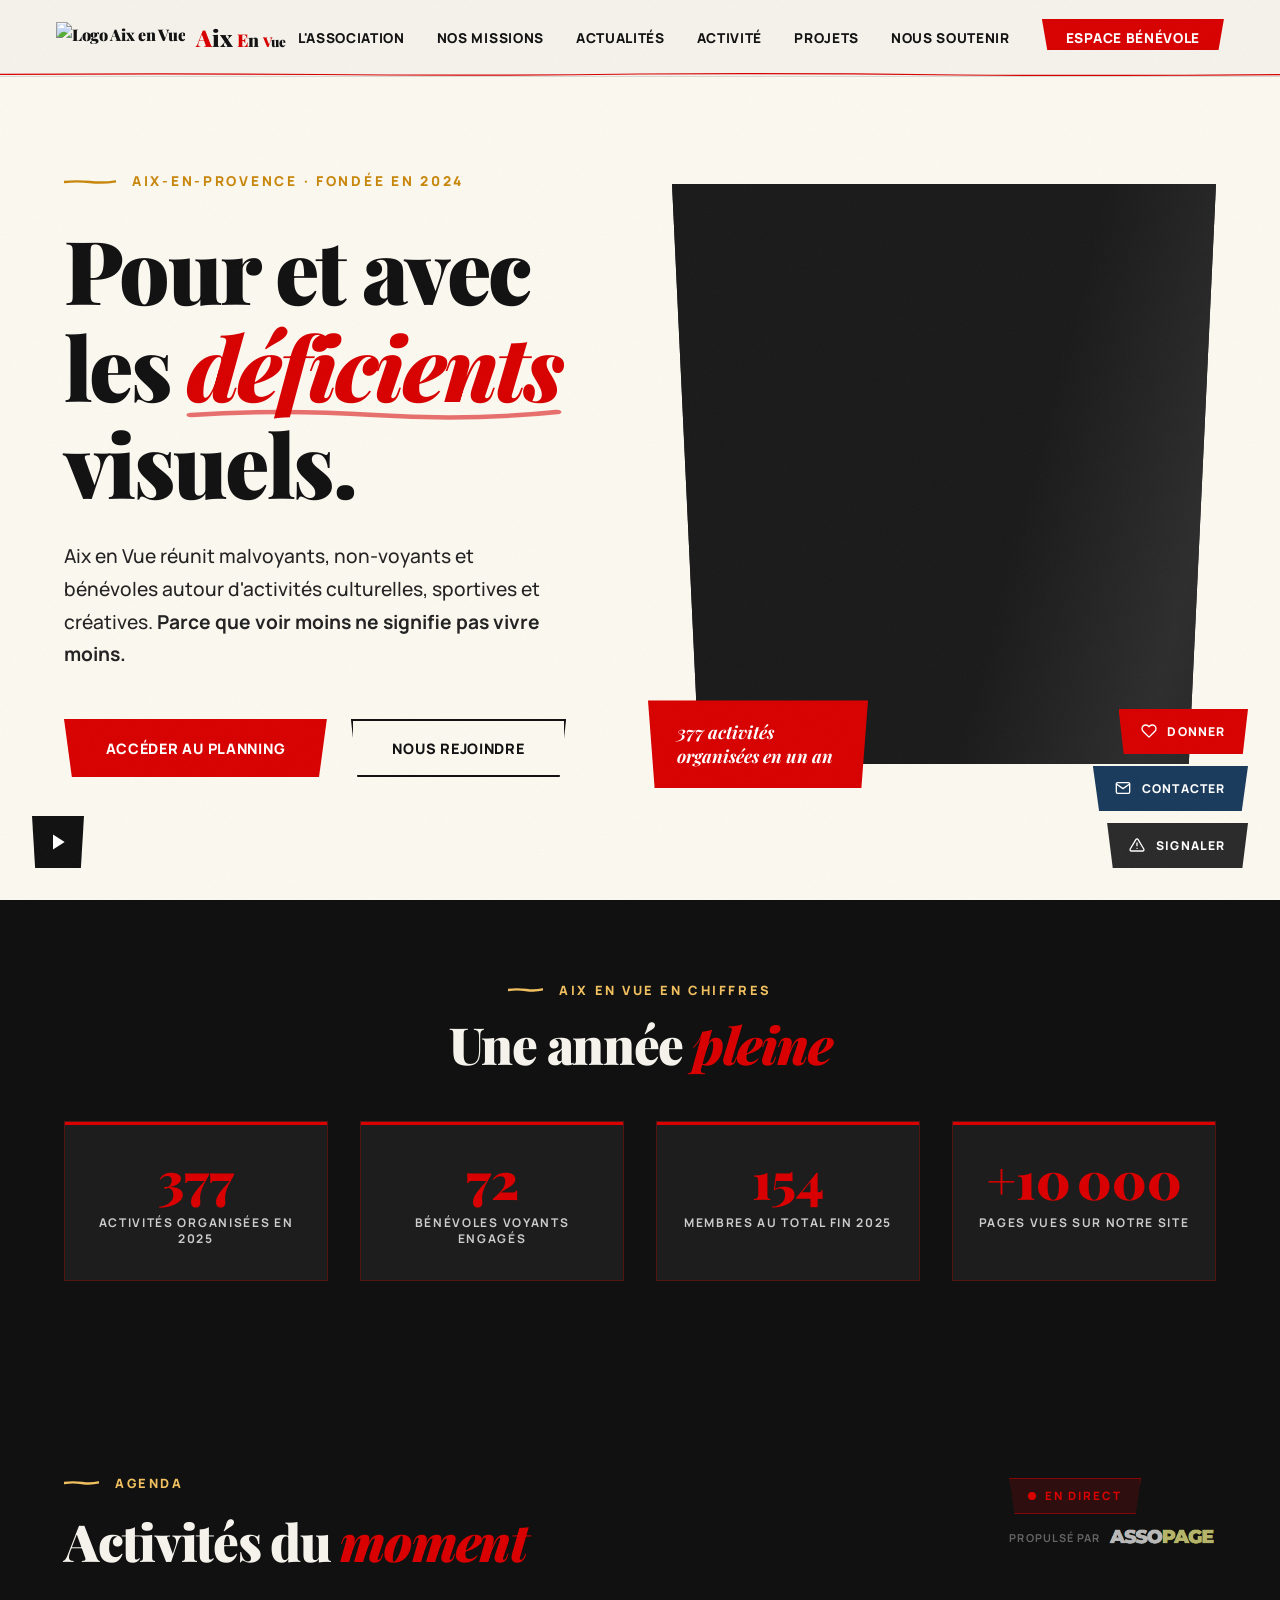
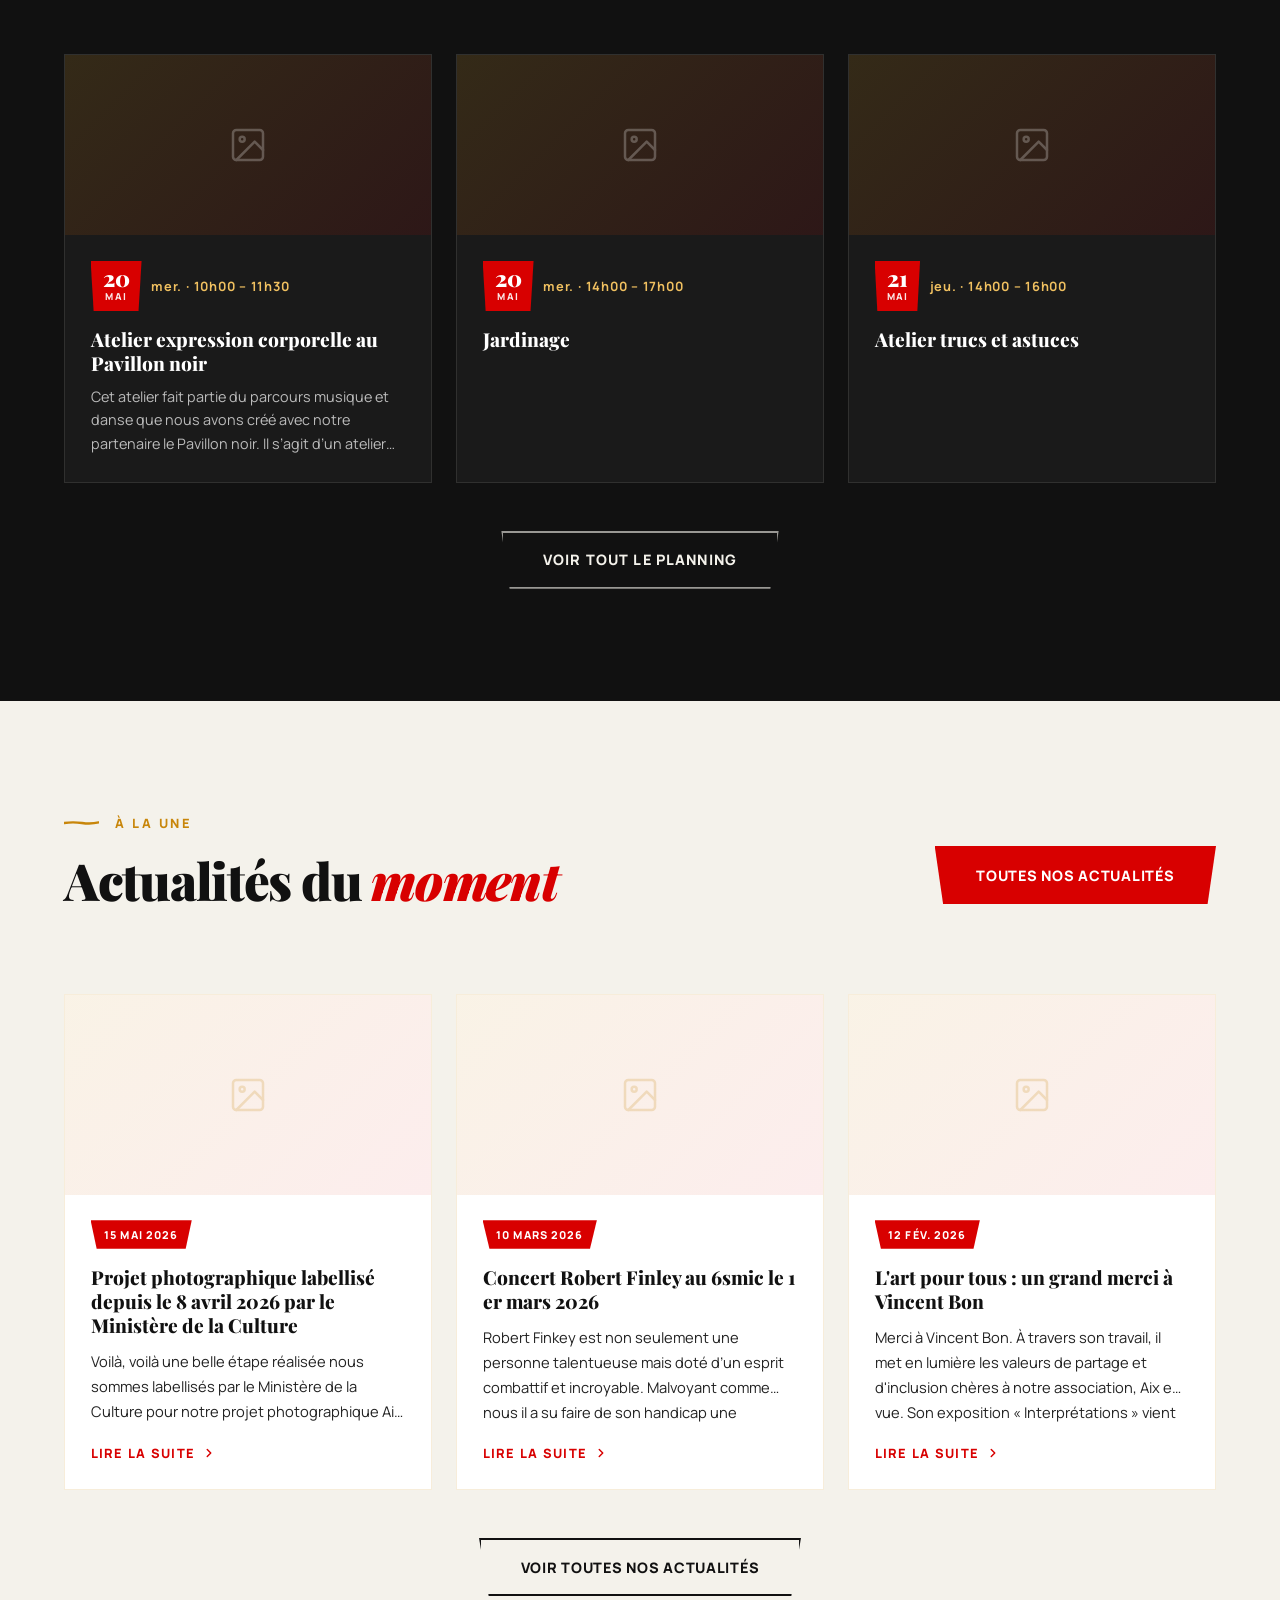
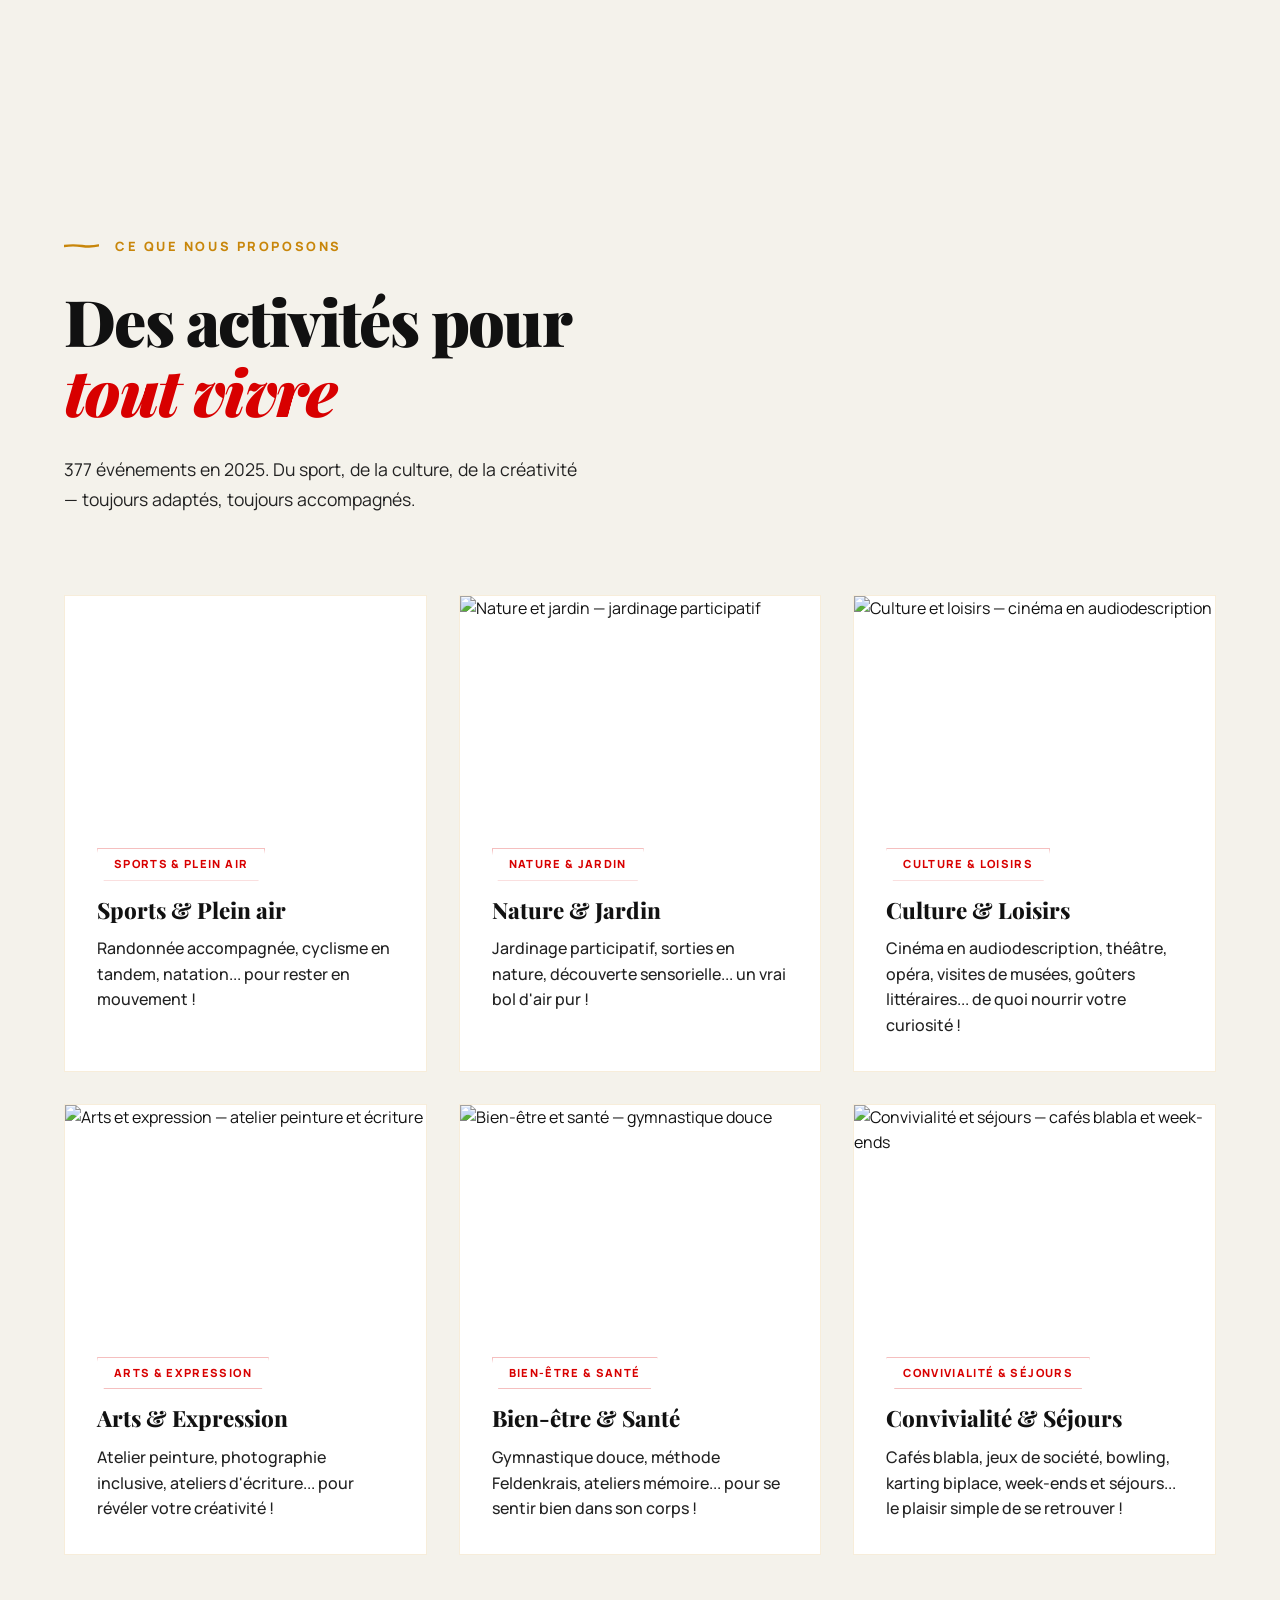
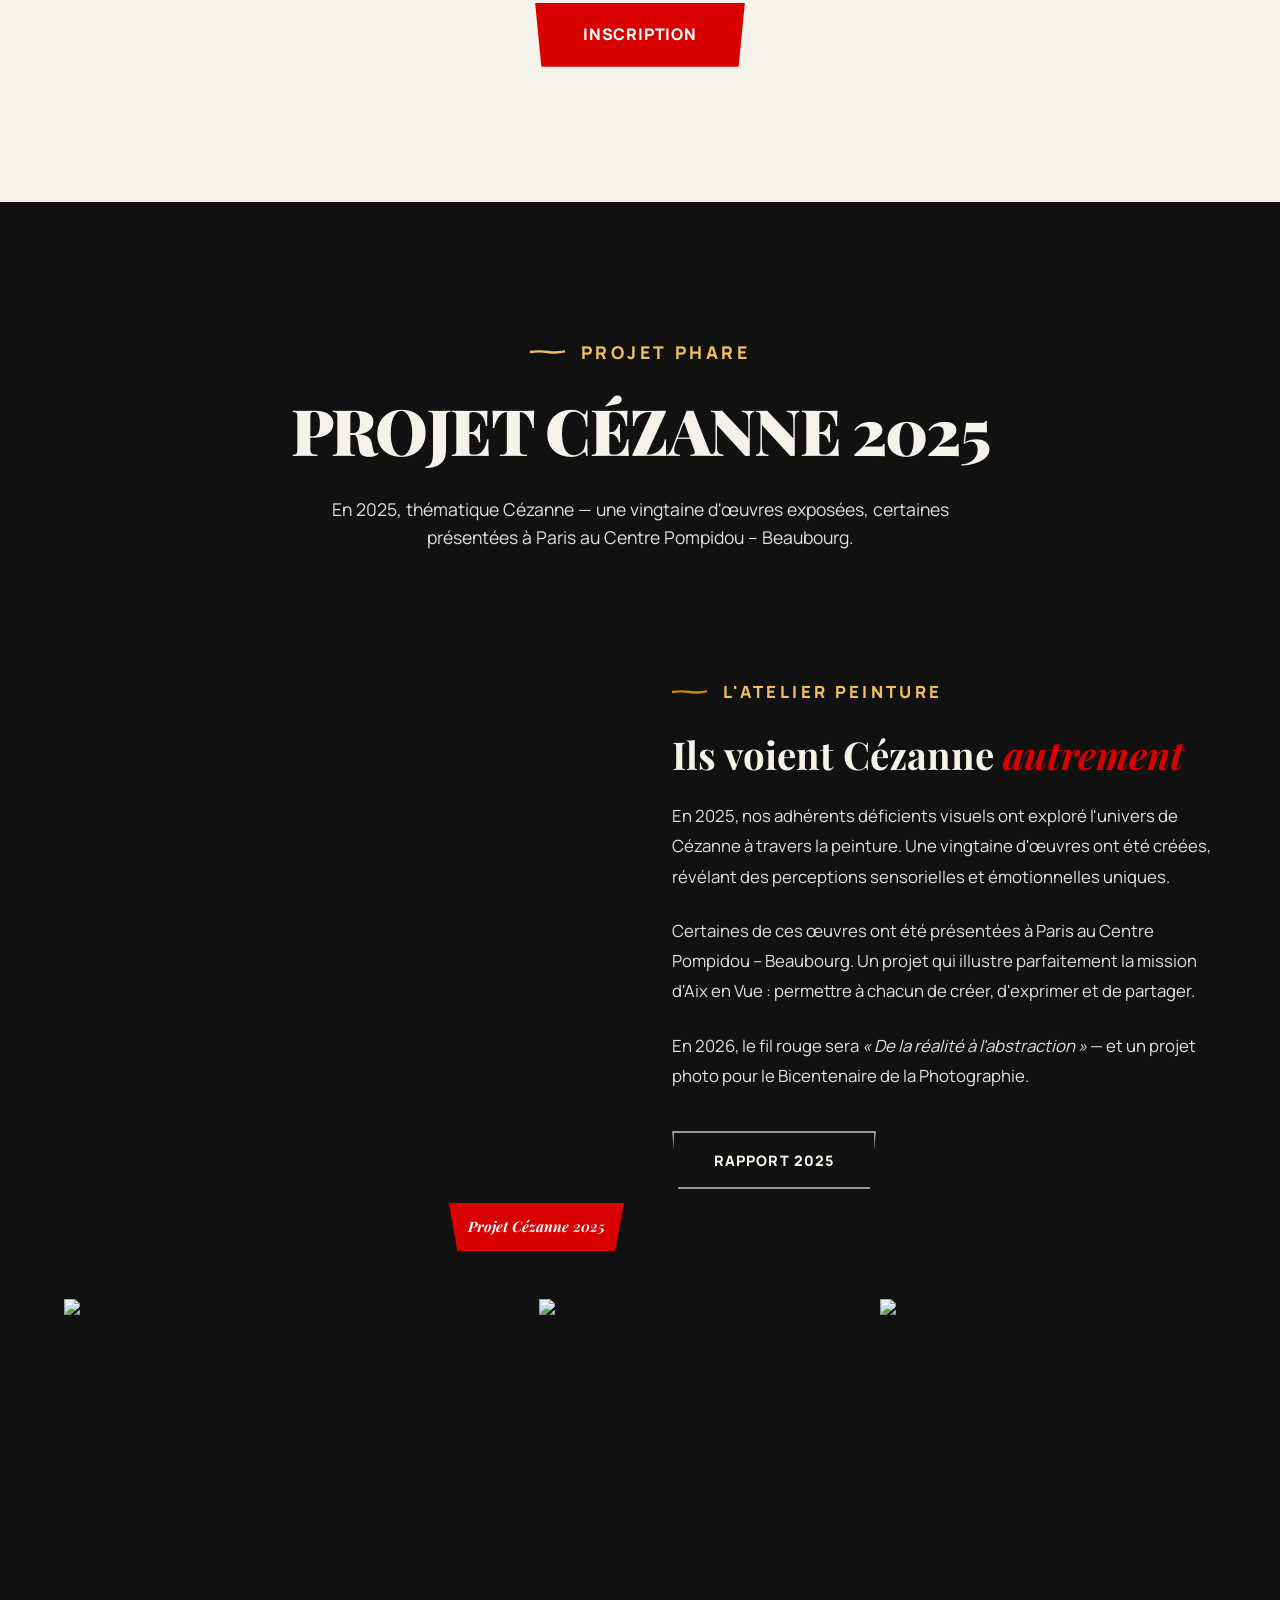
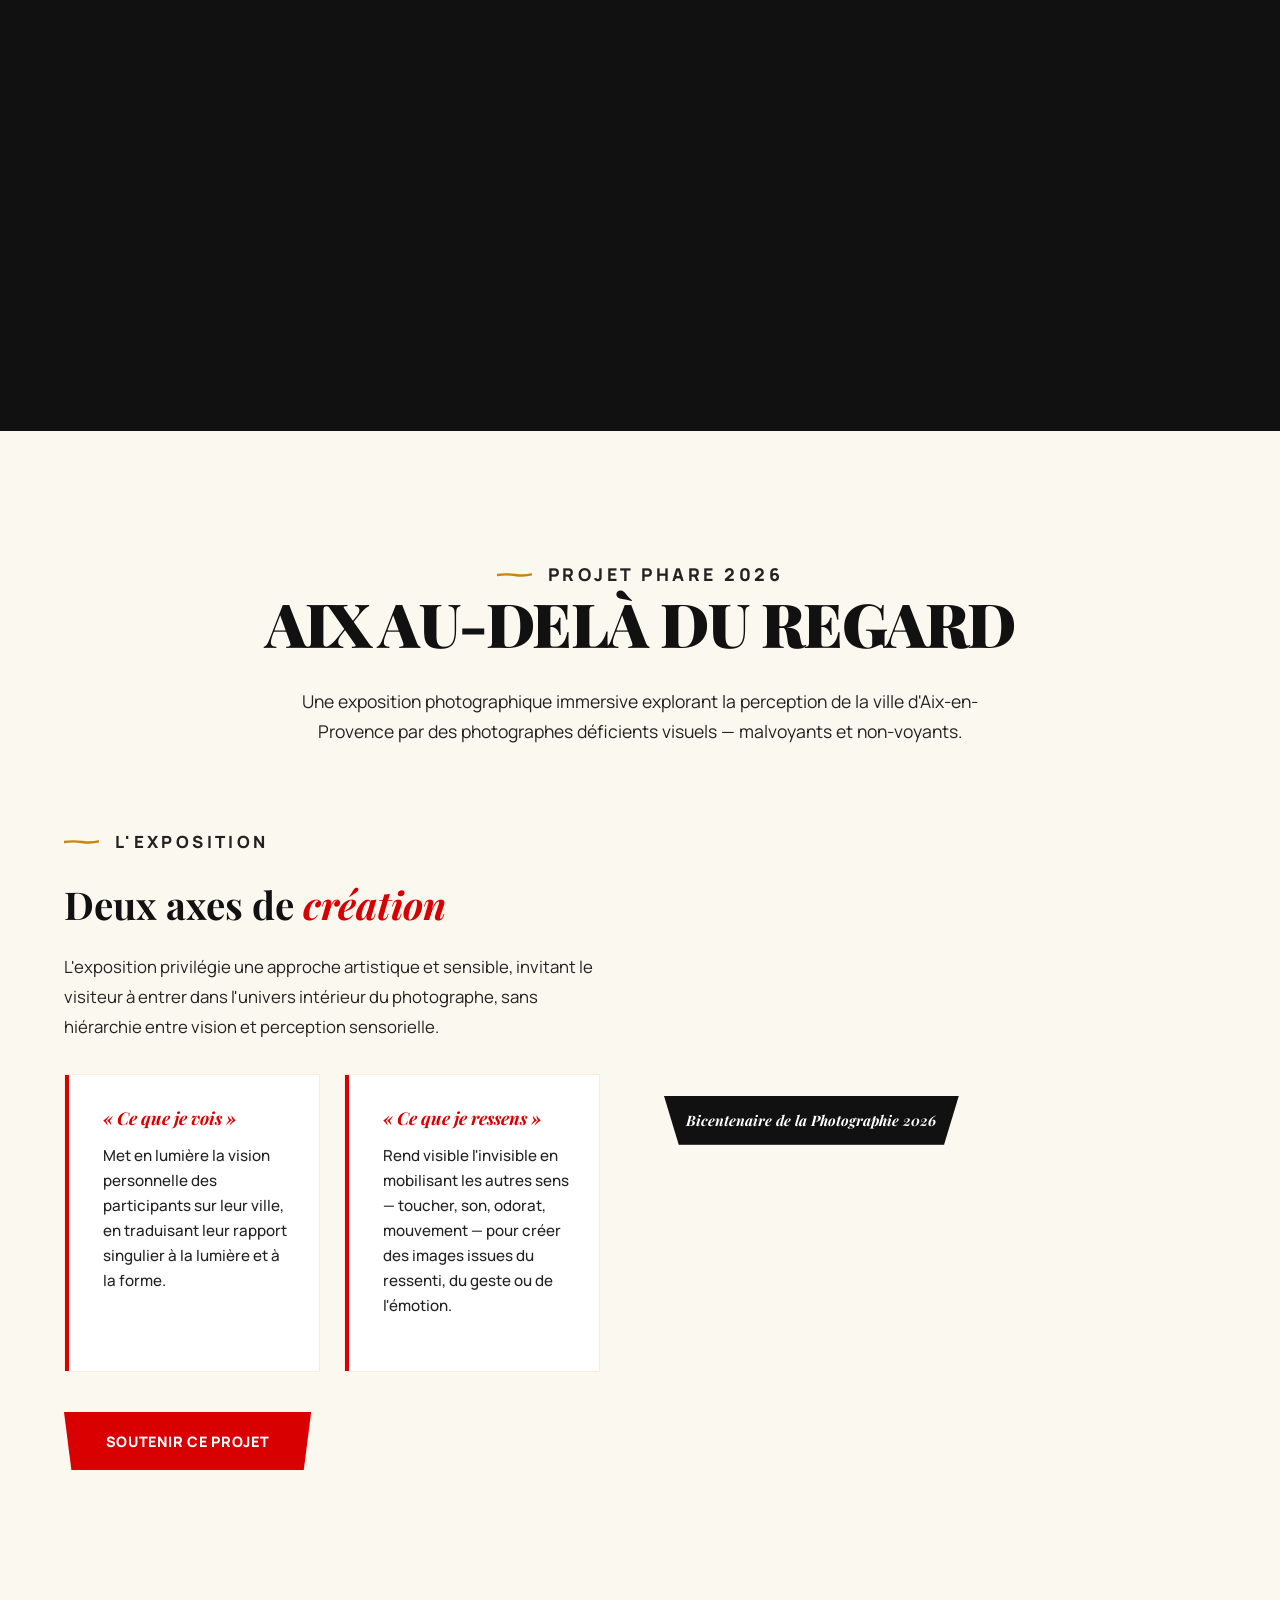
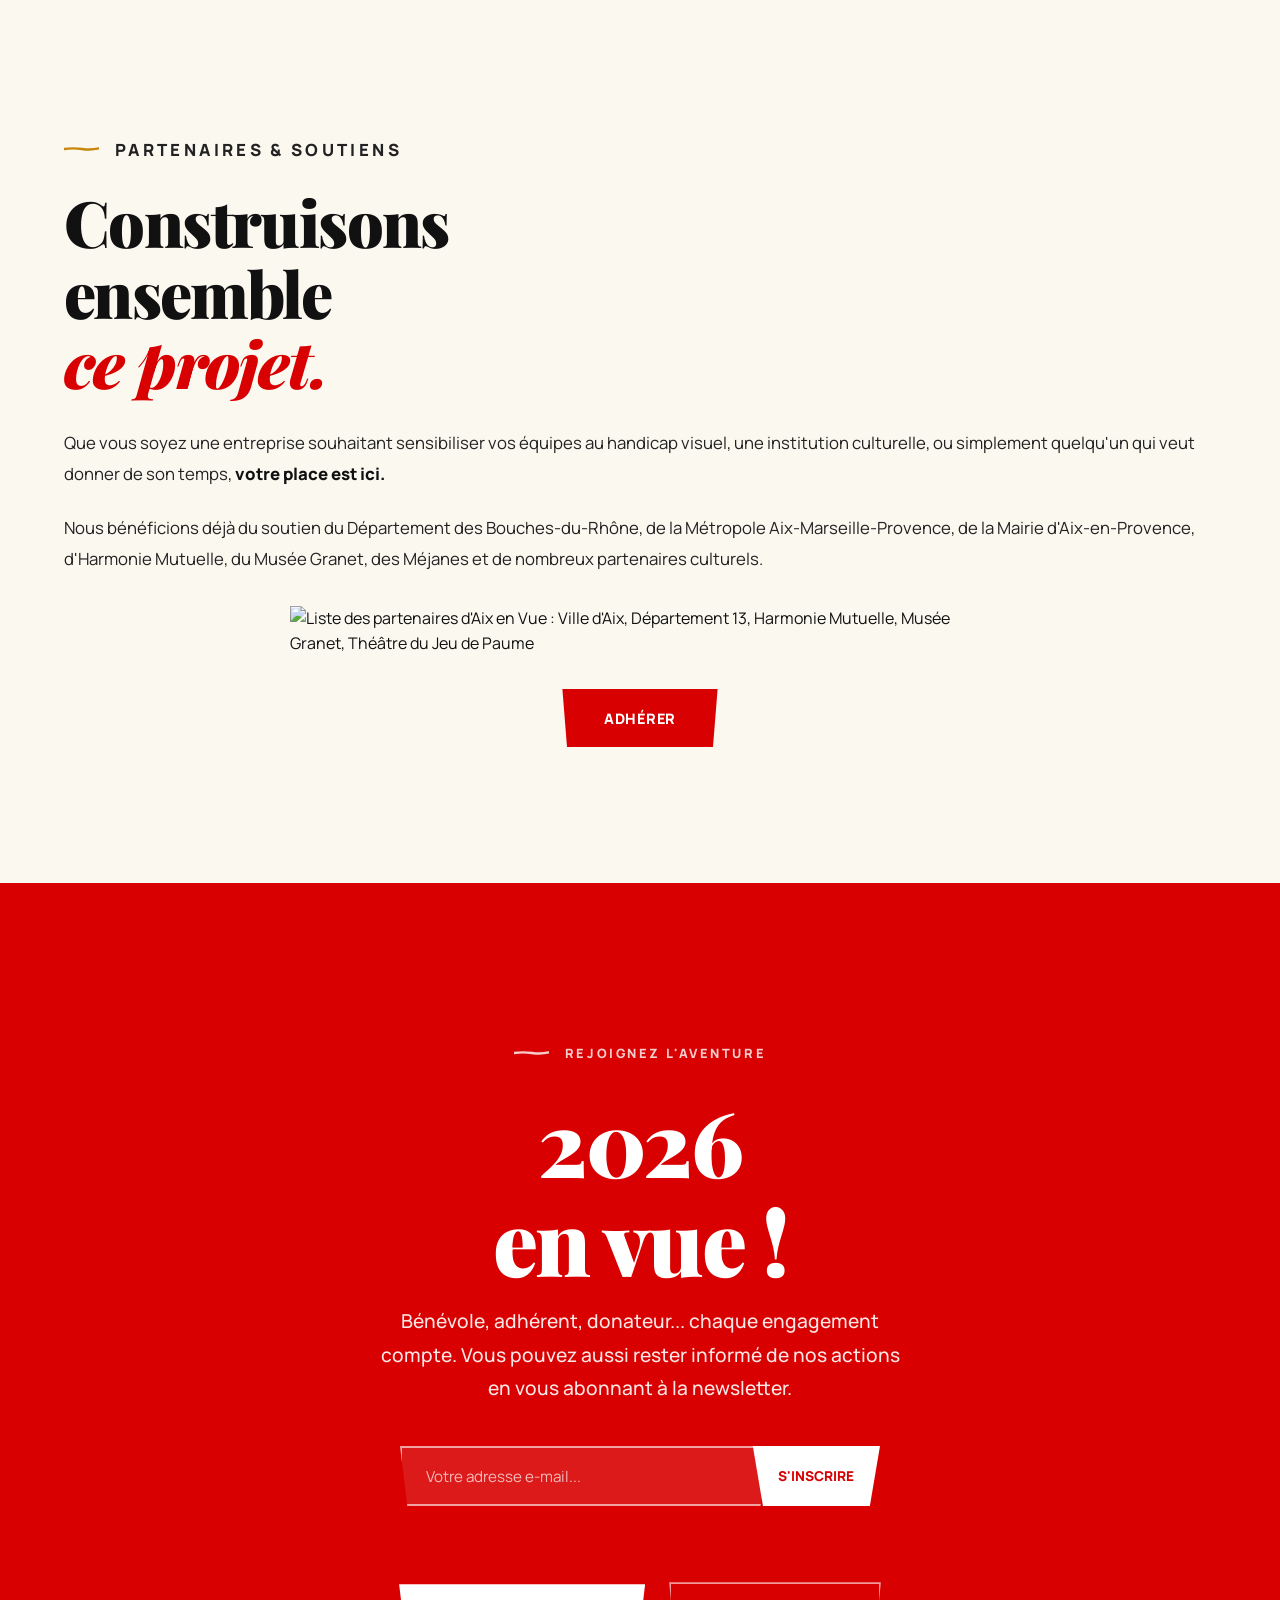
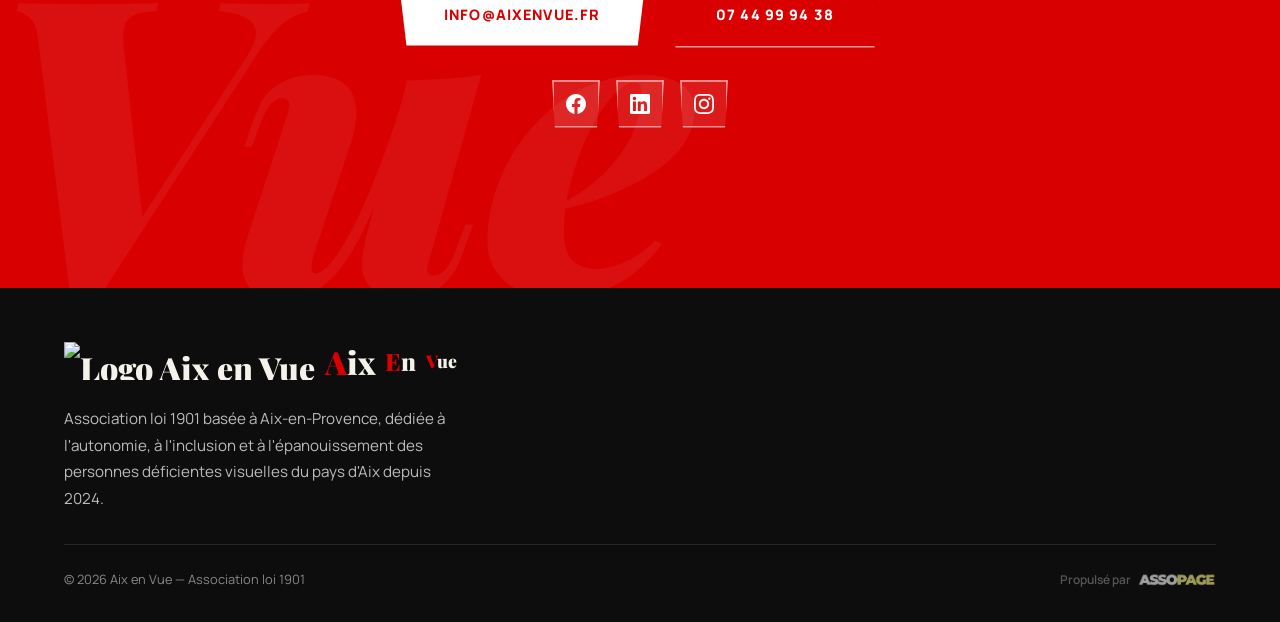
==== index.html @ d7bf3ee6 "Update index.html" ====
<!DOCTYPE html>
<html lang="fr">
<head>
<script>(function(w,d,s,l,i){w[l]=w[l]||[];w[l].push({'gtm.start':
new Date().getTime(),event:'gtm.js'});var f=d.getElementsByTagName(s)[0],
j=d.createElement(s),dl=l!='dataLayer'?'&l='+l:'';j.async=true;j.src=
'https://www.googletagmanager.com/gtm.js?id='+i+dl;f.parentNode.insertBefore(j,f);
})(window,document,'script','dataLayer','GTM-M638S445');</script>
<script async src="https://www.googletagmanager.com/gtag/js?id=G-T1DFJJD9ZV"></script>
<script>
  window.dataLayer = window.dataLayer || [];
  function gtag(){dataLayer.push(arguments);}
  gtag('js', new Date());
  gtag('config', 'G-T1DFJJD9ZV');
</script>
<script async src="https://www.googletagmanager.com/gtag/js?id=AW-16805184575"></script>
<script>
  window.dataLayer = window.dataLayer || [];
  function gtag(){dataLayer.push(arguments);}
  gtag('js', new Date());
  gtag('config', 'AW-16805184575');
</script>

<script>
function gtag_report_conversion(url) {
  var callback = function () {
    if (typeof(url) != 'undefined') {
      window.location = url;
    }
  };
  gtag('event', 'conversion', {
      'send_to': 'AW-16805184575/A_TKCOi2z_sbEL-Iq80-',
      'event_callback': callback
  });
  return false;
}
</script>

<meta charset="UTF-8">
<meta name="viewport" content="width=device-width, initial-scale=1.0">
<title>Aix en Vue — Pour et avec les déficients visuels</title>
<meta name="description" content="Association basée à Aix-en-Provence dédiée à l'inclusion, aux activités culturelles et sportives pour les personnes déficientes visuelles.">
<link rel="icon" type="image/png" href="./favicon.png">
<link rel="manifest" href="manifest.json">
<meta name="theme-color" content="#D80000">
<link rel="apple-touch-icon" href="./icon-192.png">
<link rel="preconnect" href="https://fonts.googleapis.com">
<link href="https://fonts.googleapis.com/css2?family=Playfair+Display:ital,wght@0,400;0,700;0,900;1,400&family=Manrope:wght@300;400;500;600;700;800&display=swap" rel="stylesheet">
<link rel="stylesheet" href="shared.css">
<style>

/* ===== HERO ===== */
.hero {
  min-height:100vh;
  display:grid; grid-template-columns:1fr 1fr;
  align-items:center;
  padding:8rem 4rem 5rem;
  position:relative; overflow:hidden;
  background:var(--creme);
  gap: 4rem;
}
.hero-content { position:relative; z-index:3; }
.hero-eyebrow {
  font-size:.85rem; font-weight:800; letter-spacing:.2em; text-transform:uppercase;
  color:var(--ocre); margin-bottom:1.8rem;
  display:flex; align-items:center; gap:1rem;
  opacity:0; transform:translateY(20px); transition:all .9s ease;
}
.brush-dash {
  display:inline-block; height:4px; width:52px;
  background:url("data:image/svg+xml,%3Csvg xmlns='http://www.w3.org/2000/svg' viewBox='0 0 52 6' preserveAspectRatio='none'%3E%3Cpath d='M0 3Q13 1 26 3Q39 5 52 2' stroke='%23C8860A' stroke-width='3.5' fill='none' stroke-linecap='round'/%3E%3C/svg%3E") no-repeat center/cover;
}
.hero-title {
  font-family:'Playfair Display',serif;
  font-size:clamp(3rem,7vw,5.5rem);
  line-height:1.1; font-weight:900; letter-spacing:-.03em;
  color:var(--noir); margin-bottom:1.8rem;
  opacity:0; transform:translateY(30px); transition:all 1s ease .15s;
}
.hero-title .accent { position:relative; display:inline-block; color:var(--rouge); font-style:italic; }
.hero-title .accent::after {
  content:'';
  position:absolute; bottom:-6px; left:-4px; right:-4px; height:14px;
  background:url("data:image/svg+xml,%3Csvg xmlns='http://www.w3.org/2000/svg' viewBox='0 0 180 14' preserveAspectRatio='none'%3E%3Cpath d='M4 8Q45 2 90 8Q135 14 176 5' stroke='%23D80000' stroke-width='4.5' fill='none' stroke-linecap='round' opacity='.55'/%3E%3C/svg%3E") no-repeat center/100% 100%;
  animation:brushReveal 1.3s ease 1.2s both;
}
@keyframes brushReveal { from{clip-path:inset(0 100% 0 0)} to{clip-path:inset(0 0 0 0)} }
.hero-sub {
  font-size:clamp(1rem,1.6vw,1.2rem); color:var(--gris);
  max-width:480px; line-height:1.7; margin-bottom:3rem; font-weight: 500;
  opacity:0; transform:translateY(20px); transition:all .9s ease .35s;
}
.hero-actions { display:flex; gap:1.5rem; flex-wrap:wrap; opacity:0; transform:translateY(20px); transition:all .9s ease .5s; }

/* ===== HERO VISUAL — VIDEO LAZY LOADING ===== */
.hero-visual {
  position:relative; z-index:2;
  opacity:0; transform:translateX(30px); transition:all 1.1s ease .3s;
}
.hero-photo-frame {
  position:relative;
  clip-path:polygon(0 0,100% 0,95% 100%,5% 100%);
  overflow:hidden;
  background: #1c1c1c;
}

.hero-photo-frame::before {
  content:'';
  position:absolute;
  inset:0;
  background: linear-gradient(
    105deg,
    #1a1a1a 0%,
    #1a1a1a 35%,
    #2d2d2d 50%,
    #1a1a1a 65%,
    #1a1a1a 100%
  );
  background-size: 200% 100%;
  animation: heroShimmer 1.8s ease-in-out infinite;
  z-index: 1;
  transition: opacity 0.7s ease;
}
.hero-photo-frame::after {
  content: '';
  position: absolute;
  top: 50%;
  left: 50%;
  transform: translate(-50%, -50%);
  width: 64px;
  height: 64px;
  background: url("https://res.cloudinary.com/dxt4ferj4/image/upload/v1771440843/oeil_logo_dhc8yj.png") center/contain no-repeat;
  opacity: 0.18;
  z-index: 2;
  transition: opacity 0.5s ease;
}
.hero-photo-frame.video-loaded::before,
.hero-photo-frame.video-loaded::after {
  opacity: 0;
  pointer-events: none;
}

@keyframes heroShimmer {
  0%   { background-position: 200% 0; }
  100% { background-position: -200% 0; }
}

.hero-photo-frame video {
  position: relative;
  z-index: 3;
  display: block;
  width: 100%;
  height: 580px;
  object-fit: cover;
  opacity: 0;
  transition: opacity 0.8s ease;
}
.hero-photo-frame.video-loaded video {
  opacity: 1;
}

.hero-badge {
  position:absolute; bottom:-1.5rem; left:-1.5rem;
  background:var(--rouge); color:white;
  padding:1.2rem 1.8rem;
  clip-path:polygon(0 0,100% 0,97% 100%,3% 100%);
  font-family:'Playfair Display',serif; font-size:1.1rem; font-style:italic; font-weight: 700;
  box-shadow:0 8px 30px rgba(216,0,0,.3);
  max-width:220px; line-height:1.4;
  z-index: 4;
}

/* ===== STATS ===== */
.hero-stats { background: var(--noir); padding: 5rem 4rem; position: relative; }
.hero-stats-inner { max-width: 1300px; margin: 0 auto; text-align: center; }
.hero-stats-inner .section-label { justify-content: center; color: var(--ocre-clair); margin-bottom: 1rem; }
.hero-stats-inner .section-label::before {
  background:url("data:image/svg+xml,%3Csvg xmlns='http://www.w3.org/2000/svg' viewBox='0 0 35 6' preserveAspectRatio='none'%3E%3Cpath d='M0 3Q9 1 18 3Q27 5 35 2' stroke='%23F0C060' stroke-width='3.5' fill='none' stroke-linecap='round'/%3E%3C/svg%3E") no-repeat center/cover;
}
.hero-stats-inner .section-title { color: var(--papier); font-size: clamp(2rem,4vw,3.2rem); margin-bottom: 3rem; }
.hero-stats-grid { display: grid; grid-template-columns: repeat(4, 1fr); gap: 2rem; }
.hero-stat-box {
  background: rgba(255,255,255,0.05); border: 1px solid rgba(216,0,0,0.3);
  padding: 2rem 1.5rem; position: relative; overflow: hidden;
  opacity:0; transform:translateY(20px); transition:all .7s ease;
}
.hero-stat-box.visible { opacity:1; transform:translateY(0); }
.hero-stat-box::before {
  content:''; position:absolute; top:0; left:0; width:0; height:3px;
  background:var(--rouge); transition:width .8s ease;
}
.hero-stat-box.visible::before { width:100%; }
.hero-stat-number { font-family:'Playfair Display',serif; font-size:clamp(2.5rem,4vw,3.8rem); font-weight:900; color:var(--rouge); display:block; line-height:1; }
.hero-stat-label { font-size:.75rem; font-weight:700; letter-spacing:.14em; text-transform:uppercase; color:#CCCCCC; margin-top:.6rem; display:block; line-height:1.4; }

body.loaded .hero-eyebrow,
body.loaded .hero-title,
body.loaded .hero-sub,
body.loaded .hero-actions,
body.loaded .hero-visual { opacity:1; transform:translateY(0) translateX(0); }

/* Boutons */
.btn-primary {
  background:var(--rouge); color:white;
  padding:1.1rem 2.6rem;
  font-family:'Manrope',sans-serif; font-weight:800;
  font-size:.9rem; letter-spacing:.05em; text-transform:uppercase;
  text-decoration:none; border:none; cursor:pointer;
  clip-path:polygon(0 0,100% 0,97% 100%,3% 100%);
  display:inline-block; position:relative; overflow:hidden;
  transition:transform .25s;
}
.btn-primary:hover { transform:translateY(-2px); }
.btn-outline {
  background:transparent; color:var(--noir);
  padding:1.1rem 2.6rem; font-family:'Manrope',sans-serif; font-weight:800;
  font-size:.9rem; letter-spacing:.05em; text-transform:uppercase;
  text-decoration:none; display:inline-block; position:relative; transition:color .3s;
}
.btn-outline::before {
  content:''; position:absolute; inset:0; border:2.5px solid var(--noir);
  clip-path:polygon(0 0,100% 0,97% 100%,3% 100%); transition:border-color .3s;
}
.btn-outline:hover { color:var(--rouge); }
.btn-outline:hover::before { border-color:var(--rouge); }

/* ===== SECTION AGENDA — ACTIVITÉS DU MOMENT ===== */
.agenda-section {
  background: var(--noir);
  color: var(--papier);
  padding: 7rem 4rem;
  position: relative;
  overflow: hidden;
}
.agenda-inner { max-width: 1300px; margin: 0 auto; position: relative; z-index: 1; }

.agenda-header {
  display: flex;
  align-items: flex-start;
  justify-content: space-between;
  margin-bottom: 3.5rem;
  flex-wrap: wrap;
  gap: 1.5rem;
}
.agenda-header-left {}
.agenda-header-left .section-label { color: var(--ocre-clair); margin-bottom: 1.2rem; }
.agenda-header-left .section-label::before {
  background:url("data:image/svg+xml,%3Csvg xmlns='http://www.w3.org/2000/svg' viewBox='0 0 35 6' preserveAspectRatio='none'%3E%3Cpath d='M0 3Q9 1 18 3Q27 5 35 2' stroke='%23F0C060' stroke-width='3.5' fill='none' stroke-linecap='round'/%3E%3C/svg%3E") no-repeat center/cover;
}
.agenda-header-left .section-title { color: var(--papier); font-size: clamp(2rem,4vw,3.2rem); }

/* Badge EN DIRECT */
.live-badge {
  display: inline-flex;
  align-items: center;
  gap: .55rem;
  background: rgba(216,0,0,.15);
  border: 1.5px solid rgba(216,0,0,.5);
  color: var(--rouge);
  padding: .5rem 1.1rem;
  font-family: 'Manrope', sans-serif;
  font-size: .72rem;
  font-weight: 800;
  letter-spacing: .18em;
  text-transform: uppercase;
  clip-path: polygon(0 0,100% 0,96% 100%,4% 100%);
  align-self: flex-start;
  margin-top: .3rem;
}
.live-dot {
  width: 8px;
  height: 8px;
  background: var(--rouge);
  border-radius: 50%;
  flex-shrink: 0;
  animation: livePulse 1.5s ease-in-out infinite;
}
@keyframes livePulse {
  0%, 100% { opacity: 1; transform: scale(1); }
  50%       { opacity: .4; transform: scale(1.3); }
}

/* Grille des activités */
.agenda-grid {
  display: grid;
  grid-template-columns: repeat(3, 1fr);
  gap: 1.5rem;
}

.agenda-card {
  background: rgba(255,255,255,.04);
  border: 1px solid rgba(244,242,235,.1);
  overflow: hidden;
  position: relative;
  transition: transform .35s ease, box-shadow .35s ease, border-color .35s;
  display: flex;
  flex-direction: column;
}
.agenda-card:hover {
  transform: translateY(-6px);
  box-shadow: 0 20px 50px rgba(0,0,0,.5);
  border-color: rgba(216,0,0,.35);
}
.agenda-card::after {
  content: '';
  position: absolute;
  top: 0; left: 0;
  width: 0; height: 3px;
  background: var(--rouge);
  transition: width .5s cubic-bezier(.4,0,.2,1);
}
.agenda-card:hover::after { width: 100%; }

.agenda-card-img {
  width: 100%;
  height: 180px;
  object-fit: cover;
  display: block;
  background: rgba(255,255,255,.06);
}
.agenda-card-img-placeholder {
  width: 100%;
  height: 180px;
  background: linear-gradient(135deg, rgba(200,134,10,.15) 0%, rgba(216,0,0,.1) 100%);
  display: flex;
  align-items: center;
  justify-content: center;
}
.agenda-card-img-placeholder svg {
  width: 40px;
  height: 40px;
  opacity: .25;
}

.agenda-card-body { padding: 1.6rem; display: flex; flex-direction: column; flex-grow: 1; }

.agenda-card-date {
  display: flex;
  align-items: center;
  gap: .6rem;
  margin-bottom: 1rem;
}
.agenda-date-block {
  background: var(--rouge);
  color: white;
  padding: .4rem .75rem;
  clip-path: polygon(0 0,100% 0,94% 100%,6% 100%);
  text-align: center;
  flex-shrink: 0;
}
.agenda-date-day {
  display: block;
  font-family: 'Playfair Display', serif;
  font-size: 1.4rem;
  font-weight: 900;
  line-height: 1;
}
.agenda-date-month {
  display: block;
  font-size: .6rem;
  font-weight: 800;
  letter-spacing: .12em;
  text-transform: uppercase;
  opacity: .9;
}
.agenda-card-time {
  font-size: .8rem;
  font-weight: 700;
  color: var(--ocre-clair);
  letter-spacing: .06em;
}

.agenda-card-title {
  font-family: 'Playfair Display', serif;
  font-size: 1.2rem;
  font-weight: 800;
  color: white;
  margin-bottom: .6rem;
  line-height: 1.25;
}
.agenda-card-desc {
  font-size: .9rem;
  color: #BBBBBB;
  line-height: 1.65;
  flex-grow: 1;
  display: -webkit-box;
  -webkit-line-clamp: 3;
  -webkit-box-orient: vertical;
  overflow: hidden;
}

/* Aujourd'hui badge */
.agenda-card.is-today .agenda-date-block { background: var(--ocre); }
.agenda-today-tag {
  display: inline-block;
  font-size: .65rem;
  font-weight: 800;
  letter-spacing: .14em;
  text-transform: uppercase;
  color: var(--ocre-clair);
  border: 1px solid rgba(240,192,96,.3);
  padding: .25rem .6rem;
  margin-left: .5rem;
  clip-path: polygon(0 0,100% 0,93% 100%,7% 100%);
  align-self: center;
}

/* Skeleton loader */
.agenda-skeleton {
  background: rgba(255,255,255,.04);
  border: 1px solid rgba(255,255,255,.06);
  overflow: hidden;
  height: 340px;
  position: relative;
}
.agenda-skeleton::after {
  content: '';
  position: absolute;
  inset: 0;
  background: linear-gradient(90deg, transparent 0%, rgba(255,255,255,.05) 50%, transparent 100%);
  background-size: 200% 100%;
  animation: agendaSkeleton 1.6s ease-in-out infinite;
}
@keyframes agendaSkeleton {
  0%   { background-position: -200% 0; }
  100% { background-position:  200% 0; }
}

/* État vide */
.agenda-empty {
  grid-column: 1 / -1;
  text-align: center;
  padding: 4rem 2rem;
  color: #888;
}
.agenda-empty p { font-size: 1.1rem; margin-top: 1rem; }

/* Bouton planning */
.agenda-footer {
  text-align: center;
  margin-top: 3rem;
}

/* ===== SECTION ACTUALITÉS DU MOMENT ===== */
.actu-section {
  background: var(--papier);
  padding: 7rem 4rem;
  position: relative;
  overflow: hidden;
}
.actu-inner { max-width: 1300px; margin: 0 auto; position: relative; z-index: 1; }

.actu-header {
  display: flex;
  align-items: flex-start;
  justify-content: space-between;
  margin-bottom: 3.5rem;
  flex-wrap: wrap;
  gap: 1.5rem;
}
.actu-header-left .section-label { margin-bottom: 1.2rem; }
.actu-header-left .section-title { color: var(--noir); font-size: clamp(2rem,4vw,3.2rem); }

/* Grille des actualités */
.actu-grid {
  display: grid;
  grid-template-columns: repeat(3, 1fr);
  gap: 1.5rem;
}

.actu-card {
  background: white;
  border: 1px solid rgba(200,134,10,.15);
  overflow: hidden;
  position: relative;
  transition: transform .35s ease, box-shadow .35s ease, border-color .35s;
  display: flex;
  flex-direction: column;
  cursor: pointer;
}
.actu-card:hover {
  transform: translateY(-6px);
  box-shadow: 0 20px 50px rgba(0,0,0,.12);
  border-color: rgba(216,0,0,.25);
}
.actu-card::after {
  content: '';
  position: absolute;
  top: 0; left: 0;
  width: 0; height: 4px;
  background: var(--rouge);
  transition: width .5s cubic-bezier(.4,0,.2,1);
}
.actu-card:hover::after { width: 100%; }

.actu-card-img {
  width: 100%;
  height: 200px;
  object-fit: cover;
  display: block;
  background: rgba(200,134,10,.07);
}
.actu-card-img-placeholder {
  width: 100%;
  height: 200px;
  background: linear-gradient(135deg, rgba(200,134,10,.1) 0%, rgba(216,0,0,.07) 100%);
  display: flex;
  align-items: center;
  justify-content: center;
}
.actu-card-img-placeholder svg {
  width: 40px;
  height: 40px;
  opacity: .2;
}

.actu-card-body { padding: 1.6rem; display: flex; flex-direction: column; flex-grow: 1; }

.actu-card-meta {
  display: flex;
  align-items: center;
  gap: .75rem;
  margin-bottom: 1rem;
}
.actu-card-date-badge {
  background: var(--rouge);
  color: white;
  padding: .35rem .85rem;
  clip-path: polygon(0 0,100% 0,94% 100%,6% 100%);
  font-size: .68rem;
  font-weight: 800;
  letter-spacing: .1em;
  text-transform: uppercase;
  flex-shrink: 0;
}

.actu-card-title {
  font-family: 'Playfair Display', serif;
  font-size: 1.2rem;
  font-weight: 800;
  color: var(--noir);
  margin-bottom: .75rem;
  line-height: 1.25;
}
.actu-card-desc {
  font-size: .92rem;
  color: var(--gris);
  line-height: 1.7;
  flex-grow: 1;
  display: -webkit-box;
  -webkit-line-clamp: 3;
  -webkit-box-orient: vertical;
  overflow: hidden;
}
.actu-card-readmore {
  display: inline-flex;
  align-items: center;
  gap: .4rem;
  margin-top: 1.2rem;
  font-size: .8rem;
  font-weight: 800;
  letter-spacing: .1em;
  text-transform: uppercase;
  color: var(--rouge);
  text-decoration: none;
  transition: gap .2s;
}
.actu-card:hover .actu-card-readmore { gap: .7rem; }
.actu-card-readmore svg {
  width: 14px; height: 14px;
  stroke: var(--rouge); fill: none;
  stroke-width: 2.5; stroke-linecap: round; stroke-linejoin: round;
  transition: transform .2s;
}
.actu-card:hover .actu-card-readmore svg { transform: translateX(3px); }

/* Skeletons actualités */
.actu-skeleton {
  background: white;
  border: 1px solid rgba(200,134,10,.1);
  overflow: hidden;
  height: 380px;
  position: relative;
}
.actu-skeleton::after {
  content: '';
  position: absolute;
  inset: 0;
  background: linear-gradient(90deg, transparent 0%, rgba(200,134,10,.07) 50%, transparent 100%);
  background-size: 200% 100%;
  animation: actuSkeleton 1.6s ease-in-out infinite;
}
@keyframes actuSkeleton {
  0%   { background-position: -200% 0; }
  100% { background-position:  200% 0; }
}

/* Footer de la section */
.actu-footer {
  text-align: center;
  margin-top: 3rem;
}

/* ===== SECTION LABELS ===== */
.section-label {
  font-size:.8rem; font-weight:800; letter-spacing:.2em; text-transform:uppercase;
  color:var(--ocre); display:flex; align-items:center; gap:1rem; margin-bottom:1.8rem;
}
.section-label::before {
  content:''; width:35px; height:4px; flex-shrink:0;
  background:url("data:image/svg+xml,%3Csvg xmlns='http://www.w3.org/2000/svg' viewBox='0 0 35 6' preserveAspectRatio='none'%3E%3Cpath d='M0 3Q9 1 18 3Q27 5 35 2' stroke='%23C8860A' stroke-width='3.5' fill='none' stroke-linecap='round'/%3E%3C/svg%3E") no-repeat center/cover;
}
.section-title { font-family:'Playfair Display',serif; font-size:clamp(2.2rem,5vw,4rem); line-height:1.1; letter-spacing:-.025em; margin-bottom:1.8rem; font-weight:900; color: var(--noir); }
.reveal { opacity:0; transform:translateY(44px); transition:opacity .9s ease, transform .9s ease; }
.reveal.visible { opacity:1; transform:translateY(0); }

/* ===== ACTIVITÉS ===== */
.activites { padding:8rem 4rem; background:var(--papier); position:relative; }
.act-head { max-width:1300px; margin:0 auto 5rem; }
.act-grid { display:grid; grid-template-columns:repeat(3,1fr); gap:2rem; max-width:1300px; margin:0 auto; }
.act-card {
  background:white; border:1px solid rgba(200,134,10,.15);
  overflow:hidden; position:relative;
  transition:transform .35s ease, box-shadow .35s ease;
  display: flex; flex-direction: column;
}
.act-card:hover { transform:translateY(-8px); box-shadow:0 20px 50px rgba(0,0,0,.12); }
.act-card::after {
  content:''; position:absolute; top:0; left:0; width:0; height:4px;
  background:var(--rouge); transition:width .5s cubic-bezier(.4,0,.2,1);
}
.act-card:hover::after { width:100%; }
.act-img { width:100%; height:220px; object-fit:cover; display:block; }
.act-body { padding:2rem; display:flex; flex-direction:column; flex-grow:1; }
.act-tag {
  display:inline-block; margin-bottom:1rem; padding:.4rem 1rem;
  font-size:.7rem; font-weight:800; letter-spacing:.12em; text-transform:uppercase;
  border:1.5px solid rgba(216,0,0,.25); color:var(--rouge);
  clip-path:polygon(0 0,100% 0,96% 100%,4% 100%); align-self: flex-start;
}
.act-title { font-family:'Playfair Display',serif; font-size:1.4rem; font-weight:800; margin-bottom:.8rem; line-height:1.2; }
.act-desc { font-size:1rem; line-height:1.6; color:var(--gris); font-weight: 500; }
.act-inscription-wrap { max-width:1300px; margin:3rem auto 0; text-align:center; }

/* ===== GALERIE / PROJET CEZANE ===== */
.galerie-section { background:var(--noir); padding:8rem 0; overflow:hidden; position:relative; }
.galerie-head { text-align:center; padding:0 4rem; margin-bottom:5rem; position:relative; z-index:1; }
.galerie-head .section-label { justify-content:center; color:var(--ocre-clair); }
.galerie-head .section-label::before {
  background:url("data:image/svg+xml,%3Csvg xmlns='http://www.w3.org/2000/svg' viewBox='0 0 35 6' preserveAspectRatio='none'%3E%3Cpath d='M0 3Q9 1 18 3Q27 5 35 2' stroke='%23F0C060' stroke-width='3.5' fill='none' stroke-linecap='round'/%3E%3C/svg%3E") no-repeat center/cover;
}
.galerie-head .section-title { color:var(--papier); }
.galerie-head p { color:#E0E0E0; font-size:1.1rem; margin-top:.5rem; max-width: 700px; margin-left: auto; margin-right: auto;}
.galerie-content { max-width:1300px; margin:0 auto; padding:0 4rem; display:grid; grid-template-columns:1fr 1fr; gap:4rem; align-items:center; position:relative; z-index:1; }
.galerie-video-wrap { position:relative; display:flex; justify-content:center; }
.galerie-video-frame {
  position:relative; width:100%; max-width:340px;
  aspect-ratio:9/16; overflow:hidden;
  clip-path:polygon(0 0,100% 0,95% 100%,5% 100%);
  box-shadow:0 20px 60px rgba(0,0,0,.5);
}
.galerie-video-frame iframe { width:100%; height:100%; border:none; display:block; }
.galerie-video-badge {
  position:absolute; bottom:-1rem; right:-1rem;
  background:var(--rouge); color:white; padding:.8rem 1.2rem;
  clip-path:polygon(0 0,100% 0,95% 100%,5% 100%);
  font-family:'Playfair Display',serif; font-size:.9rem; font-style:italic; font-weight:700;
  box-shadow:0 8px 20px rgba(216,0,0,.4); z-index:2;
}
.galerie-text-col { color:var(--papier); }
.galerie-text-col p { color:#E0E0E0; font-size:1.05rem; line-height:1.8; margin-bottom:1.5rem; }
.galerie-mosaic {
  display:grid; grid-template-columns:1.4fr 1fr 1fr; grid-template-rows:300px 300px;
  gap:4px; max-width:1300px; margin:4rem auto 0; padding:0 4rem; position:relative; z-index:1;
}
.g-item { position:relative; overflow:hidden; cursor:pointer; }
.g-item:first-child { grid-row:1/3; }
.g-item img { width:100%; height:100%; object-fit:cover; display:block; transition:transform .7s ease; }
.g-item:hover img { transform:scale(1.05); }
.g-overlay {
  position:absolute; inset:0; background:linear-gradient(to top, rgba(0,0,0,.8) 0%, transparent 60%);
  opacity:0; transition:opacity .4s; display:flex; align-items:flex-end; padding:1.5rem;
}
.g-item:hover .g-overlay { opacity:1; }
.g-lbl { font-family:'Playfair Display',serif; font-style:italic; font-size:1.1rem; color:white; font-weight: 600; }

.btn-outline-light {
  background:transparent; color:var(--papier);
  padding:1.1rem 2.6rem; font-family:'Manrope',sans-serif; font-weight:800;
  font-size:.9rem; letter-spacing:.08em; text-transform:uppercase;
  text-decoration:none; display:inline-block; position:relative; transition:color .3s;
}
.btn-outline-light::before {
  content:''; position:absolute; inset:0; border:2.5px solid rgba(244,242,235,.6);
  clip-path:polygon(0 0,100% 0,97% 100%,3% 100%); transition:border-color .3s;
}
.btn-outline-light:hover { color:var(--rouge); }
.btn-outline-light:hover::before { border-color:var(--rouge); }

/* ===== PROJET PHOTO AIX AU-DELÀ DU REGARD 2026 ===== */
.projet-photo-section {
  background: var(--creme);
  padding: 8rem 4rem;
  position: relative; overflow: hidden;
}
.projet-photo-inner { max-width: 1300px; margin: 0 auto; }

.projet-photo-header {
  text-align: center;
  margin-bottom: 5rem;
}
.projet-photo-header .section-label { justify-content: center; }
.projet-photo-header .section-title {
  font-size: clamp(2rem, 5vw, 3.8rem);
  color: var(--noir);
}
.projet-photo-header p {
  color: var(--gris); font-size: 1.1rem; line-height: 1.75;
  max-width: 720px; margin: 0 auto;
}

.projet-photo-layout {
  display: grid; grid-template-columns: 1fr 1fr;
  gap: 5rem; align-items: start;
}

.projet-photo-text p {
  color: var(--gris); font-size: 1.05rem; line-height: 1.8; margin-bottom: 1.5rem;
}

.axes-grid {
  display: grid; grid-template-columns: 1fr 1fr;
  gap: 1.5rem; margin-top: 2rem;
}
.axe-card {
  background: white;
  border: 1px solid rgba(200,134,10,.15);
  padding: 1.8rem;
  position: relative; overflow: hidden;
  transition: transform .3s, box-shadow .3s;
}
.axe-card:hover { transform: translateY(-4px); box-shadow: 0 12px 40px rgba(0,0,0,.08); }
.axe-card::before {
  content:''; position:absolute; top:0; left:0; width:4px; height:100%;
  background: var(--rouge);
}
.axe-card h4 {
  font-family:'Playfair Display',serif;
  font-size:1.1rem; font-weight:700; font-style:italic;
  color:var(--rouge); margin-bottom:.65rem; padding-left:.6rem;
}
.axe-card p {
  font-size:.95rem; line-height:1.65; color:var(--gris); font-weight:500; padding-left:.6rem;
}

.projet-photo-video-wrap {
  position: relative; display: flex; flex-direction: column;
}
.projet-photo-video-frame {
  position: relative; width: 100%;
  aspect-ratio: 16/9;
  overflow: hidden;
  clip-path: polygon(0 0,100% 0,97% 100%,3% 100%);
  box-shadow: 0 20px 60px rgba(0,0,0,.15);
}
.projet-photo-video-frame iframe { width:100%; height:100%; border:none; display:block; }
.projet-photo-video-badge {
  position: absolute; bottom: -1rem; left: -1rem;
  background: var(--noir); color: white;
  padding: .8rem 1.4rem;
  clip-path: polygon(0 0,100% 0,95% 100%,5% 100%);
  font-family:'Playfair Display',serif; font-size:.9rem; font-style:italic; font-weight:700;
  box-shadow: 0 8px 20px rgba(0,0,0,.25); z-index:2;
}

/* ===== PARTENAIRES ===== */
.engage-section { padding:8rem 4rem; background:var(--creme); position:relative; overflow:hidden; }
.engage-inner { max-width:1300px; margin:0 auto; position:relative; z-index:1; }
.engage-col p { font-size:1.05rem; line-height:1.85; color:var(--gris); margin-bottom:1.4rem; }
.engage-col strong { color:var(--noir); font-weight: 800; }

.partenaires-img {
  width:100%; max-width:700px;
  display:block;
  margin: 2rem auto;
}

.engage-cta-center {
  text-align: center;
  margin-top: 0.5rem;
}

/* ===== CTA FINAL ===== */
.cta-section { position:relative; overflow:hidden; text-align:center; padding:10rem 4rem; background:var(--rouge); color:white; }
.cta-ghost {
  position:absolute; bottom:-.1em; left:-.05em;
  font-family:'Playfair Display',serif; font-size:32vw; font-weight:900; font-style:italic;
  color:rgba(255,255,255,.06); line-height:1; pointer-events:none; white-space:nowrap;
}
.cta-body { position:relative; z-index:1; }
.cta-section .section-label { justify-content:center; color:rgba(255,255,255,.8); }
.cta-section .section-label::before {
  background:url("data:image/svg+xml,%3Csvg xmlns='http://www.w3.org/2000/svg' viewBox='0 0 35 6' preserveAspectRatio='none'%3E%3Cpath d='M0 3Q9 1 18 3Q27 5 35 2' stroke='rgba(255,255,255,.8)' stroke-width='3.5' fill='none' stroke-linecap='round'/%3E%3C/svg%3E") no-repeat center/cover;
}
.cta-section .section-title { color:white; font-size:clamp(2.5rem,7vw,6rem); margin-bottom:1rem; }
.cta-sub { font-size:1.2rem; color:rgba(255,255,255,.9); font-weight: 500; max-width:520px; margin:0 auto 2.5rem; line-height:1.75; }
.cta-btns { display:flex; gap:1.5rem; justify-content:center; flex-wrap:wrap; align-items:center; }
.btn-white {
  background:white; color:var(--rouge); padding:1.2rem 2.8rem;
  font-family:'Manrope',sans-serif; font-weight:800; font-size:.9rem; letter-spacing:.08em; text-transform:uppercase;
  text-decoration:none; display:inline-block; clip-path:polygon(0 0,100% 0,97% 100%,3% 100%); transition:all .3s;
}
.btn-white:hover { background:var(--noir); color:white; transform:translateY(-2px); }
.btn-ghost-w {
  background:transparent; color:white; padding:1.2rem 2.8rem;
  font-family:'Manrope',sans-serif; font-weight:800; font-size:.9rem; letter-spacing:.08em; text-transform:uppercase;
  text-decoration:none; border:2px solid rgba(255,255,255,.6); clip-path:polygon(0 0,100% 0,97% 100%,3% 100%); transition:all .3s; display:inline-block;
}
.btn-ghost-w:hover { border-color:white; background:rgba(255,255,255,.1); }
.cta-socials { display:flex; gap:1rem; justify-content:center; margin-top:2rem; flex-wrap:wrap; }
.cta-social-btn {
  width:48px; height:48px; border:2px solid rgba(255,255,255,.5); border-radius:0;
  display:flex; align-items:center; justify-content:center; color:white; text-decoration:none;
  clip-path:polygon(0 0,100% 0,94% 100%,6% 100%); transition:all .25s; background:rgba(255,255,255,.1);
}
.cta-social-btn:hover { border-color:white; background:rgba(255,255,255,.25); }
.cta-social-btn svg { width:20px; height:20px; fill:white; }

/* ===== NEWSLETTER ===== */
.nl-form {
  display: flex; max-width: 480px; margin: 0 auto 1rem; position: relative;
}
.nl-input {
  flex: 1; padding: 1.1rem 1.5rem; border: 2px solid rgba(255,255,255,.6);
  background: rgba(255,255,255,.1); color: white; font-family: 'Manrope', sans-serif;
  font-size: .95rem; outline: none; transition: border-color .3s, background .3s;
  clip-path: polygon(0 0,100% 0,98% 100%,2% 100%);
}
.nl-input::placeholder { color: rgba(255,255,255,.7); }
.nl-input:focus { border-color: white; background: rgba(255,255,255,.2); }
.nl-btn {
  background: white; color: var(--rouge); border: none; padding: 0 1.6rem;
  font-family: 'Manrope', sans-serif; font-weight: 800; text-transform: uppercase;
  font-size: .85rem; cursor: pointer; clip-path: polygon(0 0,100% 0,92% 100%,8% 100%);
  margin-left: -15px; z-index: 2; transition: transform .25s, background .3s;
}
.nl-btn:hover:not(:disabled) { background: var(--noir); color: white; transform: translateX(4px); }
.nl-btn:disabled { opacity: 0.7; cursor: not-allowed; }
.nl-msg {
  display: block; font-size: .85rem; font-weight: 600; margin-bottom: 2.5rem; min-height: 20px;
}
.nl-msg.success { color: #a8e6cf; }
.nl-msg.error { color: #ffb3b3; }

/* ===== FOOTER ===== */
/* ===== PWA ===== */
.pwa-banner {
  display:none; position:fixed; bottom:20px; left:20px; right:20px;
  background:var(--noir); color:white; padding:1.5rem; z-index:10000;
  clip-path:polygon(0 0,100% 0,97% 100%,3% 100%); box-shadow:0 10px 40px rgba(0,0,0,0.4);
  flex-direction:column; gap:1rem; align-items:center; text-align:center;
  border-top:3px solid var(--rouge); animation: slideUp .5s ease-out;
}
@keyframes slideUp { from{transform:translateY(50px);opacity:0;} to{transform:translateY(0);opacity:1;} }
.pwa-btns { display:flex; gap:1rem; width:100%; justify-content:center; }
.pwa-btn-install {
  background:var(--rouge); color:white; border:none; padding:0.7rem 1.4rem; cursor:pointer;
  font-family:'Manrope',sans-serif; font-weight:800; text-transform:uppercase; font-size:0.8rem;
  clip-path:polygon(0 0,100% 0,95% 100%,5% 100%);
}
.pwa-btn-close {
  background:transparent; color:white; border:1px solid rgba(255,255,255,0.3);
  padding:0.7rem 1.4rem; cursor:pointer;
  font-family:'Manrope',sans-serif; font-weight:700; text-transform:uppercase; font-size:0.8rem;
  clip-path:polygon(0 0,100% 0,95% 100%,5% 100%);
}

/* ===== MUSIC PLAYER ===== */
.music-btn {
  position: fixed;
  bottom: 2rem;
  left: 2rem;
  z-index: 9100;
  width: 52px;
  height: 52px;
  background: var(--noir);
  border: none;
  cursor: pointer;
  display: flex;
  align-items: center;
  justify-content: center;
  clip-path: polygon(0 0,100% 0,94% 100%,6% 100%);
  box-shadow: 0 6px 24px rgba(0,0,0,.4);
  transition: background .25s, transform .22s, box-shadow .22s;
  outline: none;
  padding: 0;
}
.music-btn:hover {
  background: var(--rouge);
  transform: translateY(-3px);
  box-shadow: 0 12px 32px rgba(216,0,0,.4);
}
.music-btn svg { width: 20px; height: 20px; flex-shrink: 0; }
.music-btn .icon-play  { display: block; }
.music-btn .icon-pause { display: none; }
.music-btn.playing .icon-play  { display: none; }
.music-btn.playing .icon-pause { display: block; }

.music-btn::after {
  content: 'Musique';
  position: absolute;
  left: calc(100% + 12px);
  top: 50%;
  transform: translateY(-50%);
  background: var(--noir);
  color: white;
  font-family: 'Manrope', sans-serif;
  font-size: .68rem;
  font-weight: 800;
  letter-spacing: .12em;
  text-transform: uppercase;
  padding: .45rem .9rem;
  white-space: nowrap;
  clip-path: polygon(0 0,100% 0,96% 100%,4% 100%);
  opacity: 0;
  pointer-events: none;
  transition: opacity .2s;
}
.music-btn:hover::after { opacity: 1; }

.music-waves {
  position: absolute;
  inset: 0;
  pointer-events: none;
  display: none;
}
.music-btn.playing .music-waves { display: block; }
.music-waves span {
  position: absolute;
  inset: 0;
  border: 2px solid var(--rouge);
  clip-path: polygon(0 0,100% 0,94% 100%,6% 100%);
  animation: musicPulse 2s ease-out infinite;
  opacity: 0;
}
.music-waves span:nth-child(2) { animation-delay: .65s; }
.music-waves span:nth-child(3) { animation-delay: 1.3s; }
@keyframes musicPulse {
  0%   { transform: scale(1);   opacity: .75; }
  100% { transform: scale(1.85); opacity: 0; }
}

/* ===== DESKTOP FLOATING CTA (bottom-right, fixed) ===== */
.floating-cta {
  position: fixed;
  bottom: 2rem;
  right: 2rem;
  z-index: 9000;
  flex-direction: column;
  gap: .75rem;
  align-items: flex-end;
  display: none;
}
.float-btn {
  display: flex;
  align-items: center;
  gap: .65rem;
  padding: .8rem 1.4rem;
  font-family: 'Manrope', sans-serif;
  font-weight: 800;
  font-size: .76rem;
  letter-spacing: .1em;
  text-transform: uppercase;
  text-decoration: none;
  color: white;
  clip-path: polygon(0 0,100% 0,96% 100%,4% 100%);
  transition: transform .22s cubic-bezier(.4,0,.2,1), box-shadow .22s, filter .22s;
  white-space: nowrap;
  box-shadow: 0 6px 24px rgba(0,0,0,.28);
}
.float-btn svg {
  width: 16px; height: 16px;
  stroke: white; fill: none;
  stroke-width: 2; stroke-linecap: round; stroke-linejoin: round;
  flex-shrink: 0;
}
.float-btn:hover {
  transform: translateX(-6px);
  filter: brightness(1.12);
  box-shadow: 0 12px 36px rgba(0,0,0,.35);
}
.float-btn--donate  { background: var(--rouge); }
.float-btn--contact { background: var(--bleu); }
.float-btn--signal  { background: #2a2a2a; }

/* ===== MOBILE BOTTOM NAVIGATION BAR ===== */
nav.mobile-bottom-nav {
  position: fixed !important;
  top: auto !important;
  bottom: 0 !important;
  left: 0 !important;
  right: 0 !important;
  z-index: 9000 !important;
  background: var(--noir) !important;
  border-bottom: none !important;
  border-top: 3px solid var(--rouge) !important;
  padding: 0 !important;
  height: 64px;
  display: none;
  grid-template-columns: repeat(3, 1fr);
  align-items: stretch;
  box-shadow: 0 -4px 20px rgba(0,0,0,.3);
}
nav.mobile-bottom-nav::after { display: none !important; }
.mobile-nav-btn {
  display: flex;
  flex-direction: column;
  align-items: center;
  justify-content: center;
  gap: .3rem;
  text-decoration: none;
  color: white;
  font-family: 'Manrope', sans-serif;
  font-size: .6rem;
  font-weight: 800;
  letter-spacing: .1em;
  text-transform: uppercase;
  transition: filter .18s;
  padding: .4rem .5rem;
  position: relative;
  overflow: hidden;
}
.mobile-nav-btn::before {
  content: '';
  position: absolute;
  bottom: 0; left: 0; right: 0;
  height: 3px;
  background: rgba(255,255,255,.35);
  transform: scaleX(0);
  transition: transform .2s;
}
.mobile-nav-btn:active::before { transform: scaleX(1); }
.mobile-nav-btn svg {
  width: 20px; height: 20px;
  stroke: white; fill: none;
  stroke-width: 2; stroke-linecap: round; stroke-linejoin: round;
  flex-shrink: 0;
}
.mobile-nav-btn--donate  { background: var(--rouge); }
.mobile-nav-btn--contact { background: var(--bleu); }
.mobile-nav-btn--signal  { background: #1c1c1c; }
.mobile-nav-btn:active   { filter: brightness(1.3); }

/* ===== RESPONSIVE OVERRIDES ===== */
@media(min-width: 769px) {
  .floating-cta { display: flex; }
  nav.mobile-bottom-nav { display: none !important; }
}
@media(max-width: 768px) {
  .floating-cta { display: none !important; }
  nav.mobile-bottom-nav { display: grid !important; }
  footer { padding-bottom: calc(64px + 2rem) !important; }
  .pwa-banner { bottom: calc(64px + 16px) !important; }
  .music-btn {
    bottom: calc(64px + 1rem);
    left: 1rem;
    width: 46px;
    height: 46px;
  }
  .music-btn::after { display: none; }
}

/* ===== RESPONSIVE ===== */
@media(max-width:1050px){
  .hero { grid-template-columns:1fr; padding:7rem 2rem 4rem; text-align:center; }
  .hero-eyebrow { justify-content:center; }
  .hero-sub { margin-left:auto; margin-right:auto; }
  .hero-actions { justify-content:center; }
  .hero-visual { display:none; }
  .act-grid { grid-template-columns:1fr 1fr; }
  .galerie-mosaic { grid-template-columns:1fr 1fr; grid-template-rows:280px 280px; }
  .galerie-mosaic .g-item:first-child { grid-row:1/3; }
  .galerie-content { grid-template-columns:1fr; gap:3rem; }
  .galerie-video-wrap { justify-content:center; }
  .hero-stats-grid { grid-template-columns:1fr 1fr; }
  .projet-photo-layout { grid-template-columns:1fr; gap:3rem; }
  .axes-grid { grid-template-columns:1fr; }
  .agenda-grid { grid-template-columns: 1fr 1fr; }
  .actu-grid { grid-template-columns: 1fr 1fr; }
  .actu-header { flex-direction: column; }
}

@media(max-width:768px){
  .hero { padding:6rem 1.5rem 3rem; }
  .manifeste, .activites, .galerie-section, .engage-section, .cta-section, .projet-photo-section, .agenda-section, .actu-section { padding:5rem 1.5rem; }
  .act-grid { grid-template-columns:1fr; }
  .galerie-mosaic { grid-template-columns:1fr; grid-template-rows:auto; padding:0 1.5rem; }
  .galerie-mosaic .g-item { height:250px; }
  .galerie-mosaic .g-item:first-child { grid-row:auto; }
  .galerie-content { padding:0 1.5rem; }
  .cta-section { padding:6rem 1.5rem; }
  .cta-section .section-title { font-size: 3rem; }
  .hero-stats { padding:4rem 1.5rem; }
  .hero-stats-grid { grid-template-columns:1fr 1fr; gap:1rem; }
  .axes-grid { grid-template-columns:1fr; }
  .agenda-grid { grid-template-columns: 1fr; }
  .agenda-header { flex-direction: column; align-items: flex-start; }
  .actu-grid { grid-template-columns: 1fr; }
}
</style>
</head>
<body>

<noscript><iframe src="https://www.googletagmanager.com/ns.html?id=GTM-M638S445"
height="0" width="0" style="display:none;visibility:hidden"></iframe></noscript>
<nav role="navigation" aria-label="Navigation principale">
  <a href="#" class="nav-logo">
    <img src="https://res.cloudinary.com/dxt4ferj4/image/upload/v1771440843/oeil_logo_dhc8yj.png" alt="Logo Aix en Vue" aria-hidden="true">
    <span class="logo-aix"><span class="red-letter">A</span>ix</span>
    <span class="logo-en"><span class="red-letter">E</span>n</span>
    <span class="logo-vue"><span class="red-letter">V</span>ue</span>
  </a>
  <ul class="nav-links">
    <li><a href="#agenda">L'association</a></li>
    <li><a href="missions.html">Nos missions</a></li>
    <li><a href="annonce.html">Actualités</a></li>
    <li><a href="#activites">Activité</a></li>
    <li><a href="#galerie">Projets</a></li>
    <li><a href="https://www.helloasso.com/associations/aix-en-vue/collectes/aix-au-dela-du-regard-expo-de-photos-realisees-par-des-deficients-visuels" target="_blank" rel="noopener">Nous soutenir</a></li>
    <li><a href="https://www.appsheet.com/start/cd603802-fda8-494d-8bb6-f647afb5f712" target="_blank" rel="noopener" class="nav-cta">Espace bénévole</a></li>
  </ul>
  <button class="hamburger" aria-label="Menu" aria-expanded="false">
    <span></span><span></span><span></span>
  </button>
</nav>

<header class="hero" role="banner">
  <div class="hero-content">
    <p class="hero-eyebrow"><span class="brush-dash"></span>Aix-en-Provence · Fondée en 2024</p>
    <h1 class="hero-title">
      Pour et avec<br>les <span class="accent">déficients</span><br>visuels.
    </h1>
    <p class="hero-sub">
      Aix en Vue réunit malvoyants, non-voyants et bénévoles autour d'activités culturelles, sportives et créatives.
      <strong>Parce que voir moins ne signifie pas vivre moins.</strong>
    </p>
    <div class="hero-actions">
      <a href="https://www.appsheet.com/start/732b3c01-876f-4658-a597-2f0d193288fc" target="_blank" rel="noopener" class="btn-primary"><span>Accéder au planning</span></a>
      <a href="#contact" class="btn-outline">Nous rejoindre</a>
    </div>
  </div>
  <div class="hero-visual">
    <div class="hero-photo-frame" id="hero-frame">
      <video
        id="hero-video"
        src="https://res.cloudinary.com/dxt4ferj4/video/upload/v1773859834/AEV_video_w8m59g.mp4"
        autoplay
        muted
        loop
        playsinline
        preload="none"
        aria-label="Vidéo de présentation d'Aix en Vue">
      </video>
    </div>
    <div class="hero-badge">377 activités organisées en un an</div>
  </div>
</header>

<section class="hero-stats" aria-labelledby="stats-h">
  <div class="hero-stats-inner">
    <p class="section-label reveal" style="justify-content:center;">Aix en Vue en chiffres</p>
    <h2 class="section-title reveal" id="stats-h" style="color:var(--papier);">Une année <em style="color:var(--rouge);font-style:italic;">pleine</em></h2>
    <div class="hero-stats-grid">
      <div class="hero-stat-box"><span class="hero-stat-number" data-target="377">0</span><span class="hero-stat-label">Activités organisées en 2025</span></div>
      <div class="hero-stat-box"><span class="hero-stat-number" data-target="72">0</span><span class="hero-stat-label">Bénévoles voyants engagés</span></div>
      <div class="hero-stat-box"><span class="hero-stat-number" data-target="154">0</span><span class="hero-stat-label">Membres au total fin 2025</span></div>
      <div class="hero-stat-box"><span class="hero-stat-number" data-target="10000" data-prefix="+">0</span><span class="hero-stat-label">Pages vues sur notre site</span></div>
    </div>
  </div>
</section>

<!-- ===== AGENDA — ACTIVITÉS DU MOMENT ===== -->
<section id="agenda" class="agenda-section" aria-labelledby="agenda-h">
  <div class="agenda-inner">
    <div class="agenda-header reveal">
      <div class="agenda-header-left">
        <p class="section-label">Agenda</p>
        <h2 class="section-title" id="agenda-h">Activités du <em style="color:var(--rouge);font-style:italic;">moment</em></h2>
      </div>
      <div style="display:flex; flex-direction:column; align-items:flex-end; gap:.75rem;">
        <div class="live-badge" aria-label="Agenda mis à jour en direct">
          <span class="live-dot" aria-hidden="true"></span>
          En direct
        </div>
        <a href="https://www.assopage.fr" target="_blank" rel="noopener"
           style="display:flex; align-items:center; gap:.5rem; text-decoration:none; opacity:.7; transition:opacity .2s;"
           onmouseover="this.style.opacity='1'" onmouseout="this.style.opacity='.7'"
           aria-label="Propulsé par AssoPage">
          <span style="font-family:'Manrope',sans-serif; font-size:.68rem; font-weight:700; letter-spacing:.1em; text-transform:uppercase; color:#888;">Propulsé par</span>
          <img src="assopage1.png" alt="AssoPage" style="height:22px; width:auto; display:block;">
        </a>
      </div>
    </div>

    <div class="agenda-grid" id="agenda-grid" aria-live="polite" aria-busy="true">
      <!-- Skeletons affichés pendant le chargement -->
      <div class="agenda-skeleton reveal" aria-hidden="true"></div>
      <div class="agenda-skeleton reveal" aria-hidden="true"></div>
      <div class="agenda-skeleton reveal" aria-hidden="true"></div>
    </div>

    <div class="agenda-footer reveal">
      <a href="https://www.appsheet.com/start/732b3c01-876f-4658-a597-2f0d193288fc" target="_blank" rel="noopener" class="btn-outline-light">
        Voir tout le planning
      </a>
    </div>
  </div>
</section>

<!-- ===== ACTUALITÉS DU MOMENT ===== -->
<section id="actualites" class="actu-section" aria-labelledby="actu-h">
  <div class="actu-inner">
    <div class="actu-header reveal">
      <div class="actu-header-left">
        <p class="section-label">À la une</p>
        <h2 class="section-title" id="actu-h">Actualités du <em style="color:var(--rouge);font-style:italic;">moment</em></h2>
      </div>
      <a href="annonce.html" class="btn-primary" style="align-self:center;">
        Toutes nos actualités
      </a>
    </div>

    <div class="actu-grid" id="actu-grid" aria-live="polite" aria-busy="true">
      <!-- Skeletons pendant le chargement -->
      <div class="actu-skeleton reveal" aria-hidden="true"></div>
      <div class="actu-skeleton reveal" aria-hidden="true"></div>
      <div class="actu-skeleton reveal" aria-hidden="true"></div>
    </div>

    <div class="actu-footer reveal">
      <a href="annonce.html" class="btn-outline">Voir toutes nos actualités</a>
    </div>
  </div>
</section>

<section id="activites" class="activites" aria-labelledby="act-h">
  <div class="act-head reveal">
    <p class="section-label">Ce que nous proposons</p>
    <h2 class="section-title" id="act-h">Des activités pour<br><em style="color:var(--rouge);font-style:italic;">tout vivre</em></h2>
    <p style="color:var(--gris);font-size:1.1rem;line-height:1.7;max-width:520px;margin-top:.5rem;">377 événements en 2025. Du sport, de la culture, de la créativité — toujours adaptés, toujours accompagnés.</p>
  </div>
  <div class="act-grid">
    <div class="act-card reveal">
      <iframe class="act-img" src="https://www.youtube.com/embed/v9v_-fAXbTY" title="Sports et plein air — vidéo YouTube" style="border:none;" allow="accelerometer; autoplay; clipboard-write; encrypted-media; gyroscope; picture-in-picture" allowfullscreen></iframe>
      <div class="act-body"><span class="act-tag">Sports & Plein air</span><h3 class="act-title">Sports & Plein air</h3><p class="act-desc">Randonnée accompagnée, cyclisme en tandem, natation... pour rester en mouvement !</p></div>
    </div>
    <div class="act-card reveal">
      <img class="act-img" src="https://res.cloudinary.com/dxt4ferj4/image/upload/v1771609005/equitation_bgkuyv.png" alt="Nature et jardin — jardinage participatif">
      <div class="act-body"><span class="act-tag">Nature & Jardin</span><h3 class="act-title">Nature & Jardin</h3><p class="act-desc">Jardinage participatif, sorties en nature, découverte sensorielle... un vrai bol d'air pur !</p></div>
    </div>
    <div class="act-card reveal">
      <img class="act-img" src="https://res.cloudinary.com/dxt4ferj4/image/upload/v1771436310/Cinema_ekid4l.png" alt="Culture et loisirs — cinéma en audiodescription">
      <div class="act-body"><span class="act-tag">Culture & Loisirs</span><h3 class="act-title">Culture & Loisirs</h3><p class="act-desc">Cinéma en audiodescription, théâtre, opéra, visites de musées, goûters littéraires... de quoi nourrir votre curiosité !</p></div>
    </div>
    <div class="act-card reveal">
      <img class="act-img" src="https://res.cloudinary.com/dxt4ferj4/image/upload/v1771501310/Atelier_ecriture_tgd1ux.png" alt="Arts et expression — atelier peinture et écriture">
      <div class="act-body"><span class="act-tag">Arts & Expression</span><h3 class="act-title">Arts & Expression</h3><p class="act-desc">Atelier peinture, photographie inclusive, ateliers d'écriture... pour révéler votre créativité !</p></div>
    </div>
    <div class="act-card reveal">
      <img class="act-img" src="https://res.cloudinary.com/dxt4ferj4/image/upload/v1771501816/Gym_t4wxr7.png" alt="Bien-être et santé — gymnastique douce">
      <div class="act-body"><span class="act-tag">Bien-être & Santé</span><h3 class="act-title">Bien-être & Santé</h3><p class="act-desc">Gymnastique douce, méthode Feldenkrais, ateliers mémoire... pour se sentir bien dans son corps !</p></div>
    </div>
    <div class="act-card reveal">
      <img class="act-img" src="https://res.cloudinary.com/dxt4ferj4/image/upload/v1771502073/cafe_b0pjtp.png" alt="Convivialité et séjours — cafés blabla et week-ends">
      <div class="act-body"><span class="act-tag">Convivialité & Séjours</span><h3 class="act-title">Convivialité & Séjours</h3><p class="act-desc">Cafés blabla, jeux de société, bowling, karting biplace, week-ends et séjours... le plaisir simple de se retrouver !</p></div>
    </div>
  </div>
  <div class="act-inscription-wrap reveal">
    <a href="https://www.appsheet.com/start/732b3c01-876f-4658-a597-2f0d193288fc" target="_blank" rel="noopener" class="btn-primary" style="font-size:1rem; padding:1.2rem 3rem;">Inscription</a>
  </div>
</section>

<section id="galerie" class="galerie-section" aria-labelledby="galerie-h">
  <div class="galerie-head reveal">
    <p class="section-label">Projet phare</p>
    <h2 class="section-title" id="galerie-h">PROJET CÉZANNE 2025</h2>
    <p>En 2025, thématique Cézanne — une vingtaine d'œuvres exposées, certaines présentées à Paris au Centre Pompidou – Beaubourg.</p>
  </div>

  <div class="galerie-content">
    <div class="galerie-video-wrap reveal">
      <div class="galerie-video-frame">
        <iframe src="https://www.youtube.com/embed/LabWyLWVpYc" title="Projet Cézanne 2025 — Aix en Vue" allow="accelerometer; autoplay; clipboard-write; encrypted-media; gyroscope; picture-in-picture" allowfullscreen loading="lazy"></iframe>
      </div>
      <div class="galerie-video-badge">Projet Cézanne 2025</div>
    </div>
    <div class="galerie-text-col reveal">
      <p class="section-label" style="color:var(--ocre-clair);">L'atelier peinture</p>
      <h3 style="font-family:'Playfair Display',serif; font-size:clamp(1.6rem,3vw,2.4rem); color:var(--papier); margin-bottom:1.5rem; line-height:1.2;">Ils voient Cézanne <em style="color:var(--rouge);font-style:italic;">autrement</em></h3>
      <p>En 2025, nos adhérents déficients visuels ont exploré l'univers de Cézanne à travers la peinture. Une vingtaine d'œuvres ont été créées, révélant des perceptions sensorielles et émotionnelles uniques.</p>
      <p>Certaines de ces œuvres ont été présentées à Paris au Centre Pompidou – Beaubourg. Un projet qui illustre parfaitement la mission d'Aix en Vue : permettre à chacun de créer, d'exprimer et de partager.</p>
      <p>En 2026, le fil rouge sera <em>« De la réalité à l'abstraction »</em> — et un projet photo pour le Bicentenaire de la Photographie.</p>
      <div style="margin-top:2.5rem;">
        <a href="https://drive.google.com/file/d/1m9FslVrGOgqojVdT7xshrfxJqgyPB7If/view?usp=sharing" target="_blank" rel="noopener" class="btn-outline-light">Rapport 2025</a>
      </div>
    </div>
  </div>

  <div class="galerie-mosaic">
    <div class="g-item reveal">
      <img src="https://res.cloudinary.com/dxt4ferj4/image/upload/v1771436917/Nos_plus_belles_oeuvres_eidp1f.png" alt="Œuvres réalisées par les adhérents déficients visuels de l'atelier peinture Cézanne">
      <div class="g-overlay"><span class="g-lbl">Nos plus belles œuvres 2025</span></div>
    </div>
    <div class="g-item reveal">
      <img src="https://res.cloudinary.com/dxt4ferj4/image/upload/v1771436517/benevole_peint_tg3vbw.jpg" alt="Bénévole animant l'atelier peinture avec un adhérent malvoyant">
      <div class="g-overlay"><span class="g-lbl">Bénévole & adhérent, côte à côte</span></div>
    </div>
    <div class="g-item reveal">
      <img src="https://res.cloudinary.com/dxt4ferj4/image/upload/v1771437225/les_b%C3%A9n%C3%A9ficiaires_pr%C3%A9sentent_leurs_oeuvres_gdoi6k.jpg" alt="Les bénéficiaires présentent fièrement leurs œuvres lors de l'exposition">
      <div class="g-overlay"><span class="g-lbl">L'exposition publique — Nuit du Handicap</span></div>
    </div>
  </div>
</section>

<section id="projet-photo" class="projet-photo-section" aria-labelledby="photo-h">
  <div class="projet-photo-inner">

    <div class="projet-photo-header reveal">
      <p class="section-label" style="justify-content:center;">Projet phare 2026</p>
      <h2 class="section-title" id="photo-h" style="font-size:clamp(2rem,5vw,3.8rem);">AIX AU-DELÀ DU REGARD</h2>
      <p>Une exposition photographique immersive explorant la perception de la ville d'Aix-en-Provence par des photographes déficients visuels — malvoyants et non-voyants.</p>
    </div>

    <div class="projet-photo-layout">
      <div class="projet-photo-text reveal">
        <p class="section-label">L'exposition</p>
        <h3 style="font-family:'Playfair Display',serif; font-size:clamp(1.6rem,3vw,2.4rem); margin-bottom:1.5rem; line-height:1.2; color:var(--noir);">Deux axes de <em style="color:var(--rouge);font-style:italic;">création</em></h3>
        <p>L'exposition privilégie une approche artistique et sensible, invitant le visiteur à entrer dans l'univers intérieur du photographe, sans hiérarchie entre vision et perception sensorielle.</p>

        <div class="axes-grid">
          <div class="axe-card reveal">
            <h4>« Ce que je vois »</h4>
            <p>Met en lumière la vision personnelle des participants sur leur ville, en traduisant leur rapport singulier à la lumière et à la forme.</p>
          </div>
          <div class="axe-card reveal">
            <h4>« Ce que je ressens »</h4>
            <p>Rend visible l'invisible en mobilisant les autres sens — toucher, son, odorat, mouvement — pour créer des images issues du ressenti, du geste ou de l'émotion.</p>
          </div>
        </div>

        <div style="margin-top: 2.5rem;">
          <a href="https://www.helloasso.com/associations/aix-en-vue/collectes/aix-au-dela-du-regard-expo-de-photos-realisees-par-des-deficients-visuels" target="_blank" rel="noopener" class="btn-primary">
            <span>Soutenir ce projet</span>
          </a>
        </div>

      </div>

      <div class="projet-photo-video-wrap reveal">
        <div class="projet-photo-video-frame">
          <iframe
            src="https://www.youtube.com/embed/bGnhytxjOqQ"
            title="Projet Photo Aix au-delà du regard 2026 — Aix en Vue"
            allow="accelerometer; autoplay; clipboard-write; encrypted-media; gyroscope; picture-in-picture"
            allowfullscreen
            loading="lazy">
          </iframe>
        </div>
        <div class="projet-photo-video-badge">Bicentenaire de la Photographie 2026</div>
      </div>
    </div>

  </div>
</section>

<section id="engager" class="engage-section" aria-labelledby="engager-h">
  <div class="engage-inner">
    <div class="engage-col reveal">
      <p class="section-label">Partenaires & soutiens</p>
      <h2 class="section-title" id="engager-h">Construisons<br>ensemble<br><em style="color:var(--rouge);font-style:italic;">ce projet.</em></h2>
      <p>Que vous soyez une entreprise souhaitant sensibiliser vos équipes au handicap visuel, une institution culturelle, ou simplement quelqu'un qui veut donner de son temps, <strong>votre place est ici.</strong></p>
      <p>Nous bénéficions déjà du soutien du Département des Bouches-du-Rhône, de la Métropole Aix-Marseille-Provence, de la Mairie d'Aix-en-Provence, d'Harmonie Mutuelle, du Musée Granet, des Méjanes et de nombreux partenaires culturels.</p>

      <img
        src="https://res.cloudinary.com/dxt4ferj4/image/upload/v1771505724/Nos_partenaires_os9edl.png"
        alt="Liste des partenaires d'Aix en Vue : Ville d'Aix, Département 13, Harmonie Mutuelle, Musée Granet, Théâtre du Jeu de Paume"
        class="partenaires-img"
      >

      <div class="engage-cta-center">
        <a href="mailto:info@aixenvue.fr?subject=demande%20d'adh%C3%A9sion&body=Bonjour%2C%0A%0AJe%20souhaite%20Adh%C3%A9rer%20%C3%A0%20l'association%20aix%20en%20vue%2C%20je%20d%C3%A9taille%20ma%20situation%20et%20mes%20informations%20ci%20dessous%20(pr%C3%A9nom%2C%20nom%2C%20adresse%2C%20t%C3%A9l%C3%A9phone).%20Pouvez-vous%20m'envoyer%20un%20bulletin%20d'adh%C3%A9sion%20%3F"
           class="btn-primary"
           onclick="return gtag_report_conversion('mailto:info@aixenvue.fr?subject=demande%20d\'adh%C3%A9sion&body=Bonjour%2C%0A%0AJe%20souhaite%20Adh%C3%A9rer%20%C3%A0%20l\'association%20aix%20en%20vue%2C%20je%20d%C3%A9taille%20ma%20situation%20et%20mes%20informations%20ci%20dessous%20(pr%C3%A9nom%2C%20nom%2C%20adresse%2C%20t%C3%A9l%C3%A9phone).%20Pouvez-vous%20m\'envoyer%20un%20bulletin%20d\'adh%C3%A9sion%20%3F');">
           <span>Adhérer</span>
        </a>
      </div>
    </div>
  </div>
</section>

<section class="cta-section" id="contact" aria-labelledby="cta-h">
  <div class="cta-ghost" aria-hidden="true">Vue</div>
  <div class="cta-body">
    <p class="section-label reveal">Rejoignez l'aventure</p>
    <h2 class="section-title reveal" id="cta-h">2026<br>en vue !</h2>
    <p class="cta-sub reveal">Bénévole, adhérent, donateur... chaque engagement compte. Vous pouvez aussi rester informé de nos actions en vous abonnant à la newsletter.</p>
    
    <form id="nl-form" class="nl-form reveal" aria-label="Inscription à la newsletter">
      <input type="email" id="nl-email" class="nl-input" placeholder="Votre adresse e-mail..." required aria-required="true">
      <button type="submit" id="nl-submit" class="nl-btn">S'inscrire</button>
    </form>
    <span id="nl-msg" class="nl-msg reveal"></span>

    <div class="cta-btns reveal">
      <a href="mailto:info@aixenvue.fr" class="btn-white" onclick="return gtag_report_conversion('mailto:info@aixenvue.fr');">info@aixenvue.fr</a>
      <a href="tel:+33744999438" class="btn-ghost-w" onclick="return gtag_report_conversion('tel:+33744999438');">07 44 99 94 38</a>
    </div>
    <div class="cta-socials reveal">
      <a href="https://www.facebook.com/aix.en.vue/" target="_blank" rel="noopener" class="cta-social-btn" aria-label="Facebook Aix en Vue">
        <svg viewBox="0 0 24 24" xmlns="http://www.w3.org/2000/svg"><path d="M24 12.073c0-6.627-5.373-12-12-12s-12 5.373-12 12c0 5.99 4.388 10.954 10.125 11.854v-8.385H7.078v-3.47h3.047V9.43c0-3.007 1.792-4.669 4.533-4.669 1.312 0 2.686.235 2.686.235v2.953H15.83c-1.491 0-1.956.925-1.956 1.874v2.25h3.328l-.532 3.47h-2.796v8.385C19.612 23.027 24 18.062 24 12.073z"/></svg>
      </a>
      <a href="https://fr.linkedin.com/in/aix-en-vue-aev-9a4986383" target="_blank" rel="noopener" class="cta-social-btn" aria-label="LinkedIn Aix en Vue">
        <svg viewBox="0 0 24 24" xmlns="http://www.w3.org/2000/svg"><path d="M20.447 20.452h-3.554v-5.569c0-1.328-.027-3.037-1.852-3.037-1.853 0-2.136 1.445-2.136 2.939v5.667H9.351V9h3.414v1.561h.046c.477-.9 1.637-1.85 3.37-1.85 3.601 0 4.267 2.37 4.267 5.455v6.286zM5.337 7.433c-1.144 0-2.063-.926-2.063-2.065 0-1.138.92-2.063 2.063-2.063 1.14 0 2.064.925 2.064 2.063 0 1.139-.925 2.065-2.064 2.065zm1.782 13.019H3.555V9h3.564v11.452zM22.225 0H1.771C.792 0 0 .774 0 1.729v20.542C0 23.227.792 24 1.771 24h20.451C23.2 24 24 23.227 24 22.271V1.729C24 .774 23.2 0 22.222 0h.003z"/></svg>
      </a>
      <a href="https://www.instagram.com/aixenvue/" target="_blank" rel="noopener" class="cta-social-btn" aria-label="Instagram Aix en Vue">
        <svg viewBox="0 0 24 24" xmlns="http://www.w3.org/2000/svg"><path d="M12 2.163c3.204 0 3.584.012 4.85.07 3.252.148 4.771 1.691 4.919 4.919.058 1.265.069 1.645.069 4.849 0 3.205-.012 3.584-.069 4.849-.149 3.225-1.664 4.771-4.919 4.919-1.266.058-1.644.07-4.85.07-3.204 0-3.584-.012-4.849-.07-3.26-.149-4.771-1.699-4.919-4.92-.058-1.265-.07-1.644-.07-4.849 0-3.204.013-3.583.07-4.849.149-3.227 1.664-4.771 4.919-4.919 1.266-.057 1.645-.069 4.849-.069zm0-2.163c-3.259 0-3.667.014-4.947.072-4.358.2-6.78 2.618-6.98 6.98-.059 1.281-.073 1.689-.073 4.948 0 3.259.014 3.668.072 4.948.2 4.358 2.618 6.78 6.98 6.98 1.281.058 1.689.072 4.948.072 3.259 0 3.668-.014 4.948-.072 4.354-.2 6.782-2.618 6.979-6.98.059-1.28.073-1.689.073-4.948 0-3.259-.014-3.667-.072-4.947-.196-4.354-2.617-6.78-6.979-6.98-1.281-.059-1.69-.073-4.949-.073zm0 5.838c-3.403 0-6.162 2.759-6.162 6.162s2.759 6.163 6.162 6.163 6.162-2.759 6.162-6.163c0-3.403-2.759-6.162-6.162-6.162zm0 10.162c-2.209 0-4-1.79-4-4 0-2.209 1.791-4 4-4s4 1.791 4 4c0 2.21-1.791 4-4 4zm6.406-11.845c-.796 0-1.441.645-1.441 1.44s.645 1.44 1.441 1.44c.795 0 1.439-.645 1.439-1.44s-.644-1.44-1.439-1.44z"/></svg>
      </a>
    </div>
  </div>
</section>

<footer>
  <div style="max-width:1300px; margin:0 auto;">
    <div class="footer-brand">
      <img src="https://res.cloudinary.com/dxt4ferj4/image/upload/v1771440843/oeil_logo_dhc8uj.png" alt="Logo Aix en Vue" aria-hidden="true">
      <span class="logo-aix" style="font-size:2rem;"><span class="red-letter">A</span>ix</span>
      <span class="logo-en" style="font-size:1.5rem;"><span class="red-letter">E</span>n</span>
      <span class="logo-vue" style="font-size:1.1rem;"><span class="red-letter">V</span>ue</span>
    </div>
    <p class="footer-desc">Association loi 1901 basée à Aix-en-Provence, dédiée à l'autonomie, à l'inclusion et à l'épanouissement des personnes déficientes visuelles du pays d'Aix depuis 2024.</p>
  </div>
 <div class="footer-bottom">
    <span class="copy-year">© 2026 Aix en Vue — Association loi 1901</span>
    <a href="https://www.assopage.fr" target="_blank" rel="noopener"
       style="display:inline-flex; align-items:center; gap:.45rem; text-decoration:none; opacity:.6; transition:opacity .2s;"
       onmouseover="this.style.opacity='1'" onmouseout="this.style.opacity='.6'"
       aria-label="Site propulsé par AssoPage">
      <span style="font-size:.75rem; color:#888; font-family:'Manrope',sans-serif; font-weight:600;">Propulsé par</span>
     <img src="assopage1.png" alt="AssoPage" style="height:16px; width:auto; display:block;">
    </a>
</footer>

<audio id="ambient-audio" loop preload="auto">
  <source src="Chanson_aix_en_vue_KLICKAUD.mp3" type="audio/mpeg">
</audio>
<button class="music-btn" id="music-toggle" aria-label="Activer/désactiver la musique d'ambiance" title="Musique d'ambiance">
  <div class="music-waves"><span></span><span></span><span></span></div>
  <svg class="icon-play" viewBox="0 0 24 24" fill="none" xmlns="http://www.w3.org/2000/svg">
    <polygon points="6 3 20 12 6 21 6 3" fill="white"/>
  </svg>
  <svg class="icon-pause" viewBox="0 0 24 24" fill="none" stroke="white" stroke-width="2.5" stroke-linecap="round" stroke-linejoin="round" xmlns="http://www.w3.org/2000/svg">
    <line x1="8" y1="5" x2="8" y2="19"/>
    <line x1="16" y1="5" x2="16" y2="19"/>
  </svg>
</button>

<div class="floating-cta" role="complementary" aria-label="Actions rapides">
  <a href="https://www.helloasso.com/associations/aix-en-vue/collectes/aix-au-dela-du-regard-expo-de-photos-realisees-par-des-deficients-visuels"
     target="_blank" rel="noopener"
     class="float-btn float-btn--donate"
     onclick="return gtag_report_conversion('https://www.helloasso.com/associations/aix-en-vue/collectes/aix-au-dela-du-regard-expo-de-photos-realisees-par-des-deficients-visuels');"
     aria-label="Faire un don à Aix en Vue">
    <svg viewBox="0 0 24 24" stroke-width="2" stroke-linecap="round" stroke-linejoin="round" xmlns="http://www.w3.org/2000/svg"><path d="M20.84 4.61a5.5 5.5 0 0 0-7.78 0L12 5.67l-1.06-1.06a5.5 5.5 0 0 0-7.78 7.78l1.06 1.06L12 21.23l7.78-7.78 1.06-1.06a5.5 5.5 0 0 0 0-7.78z"/></svg>
    <span>DONNER</span>
  </a>
  <a href="#contact"
     class="float-btn float-btn--contact"
     aria-label="Nous contacter">
    <svg viewBox="0 0 24 24" stroke-width="2" stroke-linecap="round" stroke-linejoin="round" xmlns="http://www.w3.org/2000/svg"><path d="M4 4h16c1.1 0 2 .9 2 2v12c0 1.1-.9 2-2 2H4c-1.1 0-2-.9-2-2V6c0-1.1.9-2 2-2z"/><polyline points="22,6 12,13 2,6"/></svg>
    <span>CONTACTER</span>
  </a>
  <a href="signalement.html"
     class="float-btn float-btn--signal"
     aria-label="Signaler un problème de voirie ou transport">
    <svg viewBox="0 0 24 24" stroke-width="2" stroke-linecap="round" stroke-linejoin="round" xmlns="http://www.w3.org/2000/svg"><path d="M10.29 3.86L1.82 18a2 2 0 0 0 1.71 3h16.94a2 2 0 0 0 1.71-3L13.71 3.86a2 2 0 0 0-3.42 0z"/><line x1="12" y1="9" x2="12" y2="13"/><line x1="12" y1="17" x2="12.01" y2="17"/></svg>
    <span>SIGNALER</span>
  </a>
</div>

<nav class="mobile-bottom-nav" role="navigation" aria-label="Actions rapides">
  <a href="https://www.helloasso.com/associations/aix-en-vue/collectes/aix-au-dela-du-regard-expo-de-photos-realisees-par-des-deficients-visuels"
     target="_blank" rel="noopener"
     class="mobile-nav-btn mobile-nav-btn--donate"
     onclick="return gtag_report_conversion('https://www.helloasso.com/associations/aix-en-vue/collectes/aix-au-dela-du-regard-expo-de-photos-realisees-par-des-deficients-visuels');"
     aria-label="Faire un don">
    <svg viewBox="0 0 24 24" stroke-width="2" stroke-linecap="round" stroke-linejoin="round" xmlns="http://www.w3.org/2000/svg"><path d="M20.84 4.61a5.5 5.5 0 0 0-7.78 0L12 5.67l-1.06-1.06a5.5 5.5 0 0 0-7.78 7.78l1.06 1.06L12 21.23l7.78-7.78 1.06-1.06a5.5 5.5 0 0 0 0-7.78z"/></svg>
    <span>DONNER</span>
  </a>
  <a href="#contact"
     class="mobile-nav-btn mobile-nav-btn--contact"
     aria-label="Nous contacter">
    <svg viewBox="0 0 24 24" stroke-width="2" stroke-linecap="round" stroke-linejoin="round" xmlns="http://www.w3.org/2000/svg"><path d="M4 4h16c1.1 0 2 .9 2 2v12c0 1.1-.9 2-2 2H4c-1.1 0-2-.9-2-2V6c0-1.1.9-2 2-2z"/><polyline points="22,6 12,13 2,6"/></svg>
    <span>CONTACTER</span>
  </a>
  <a href="signalement.html"
     class="mobile-nav-btn mobile-nav-btn--signal"
     aria-label="Signaler un problème">
    <svg viewBox="0 0 24 24" stroke-width="2" stroke-linecap="round" stroke-linejoin="round" xmlns="http://www.w3.org/2000/svg"><path d="M10.29 3.86L1.82 18a2 2 0 0 0 1.71 3h16.94a2 2 0 0 0 1.71-3L13.71 3.86a2 2 0 0 0-3.42 0z"/><line x1="12" y1="9" x2="12" y2="13"/><line x1="12" y1="17" x2="12.01" y2="17"/></svg>
    <span>SIGNALER</span>
  </a>
</nav>

<div id="pwa-install-banner" class="pwa-banner" role="alert">
  <p style="font-weight:700; margin:0;">Ajouter <strong>Aix en Vue</strong> sur votre écran d'accueil pour un accès simplifié ?</p>
  <div class="pwa-btns">
    <button id="pwa-close" class="pwa-btn-close">Plus tard</button>
    <button id="pwa-install-btn" class="pwa-btn-install">Installer</button>
  </div>
</div>

<script src="shared.js"></script>
<script>
// ===== PAGE LOAD =====
window.addEventListener('load', () => setTimeout(() => document.body.classList.add('loaded'), 80));

// ===== HERO VIDEO LAZY LOADING =====
(function() {
  const video = document.getElementById('hero-video');
  const frame = document.getElementById('hero-frame');
  if (!video || !frame) return;

  if (video.readyState >= 3) {
    frame.classList.add('video-loaded');
    return;
  }

  video.addEventListener('canplay', function() {
    frame.classList.add('video-loaded');
  }, { once: true });

  setTimeout(function() {
    frame.classList.add('video-loaded');
  }, 8000);
})();

// ===== SCROLL REVEAL =====
const io = new IntersectionObserver(e => e.forEach(x => {
  if(x.isIntersecting) x.target.classList.add('visible');
}), {threshold:.1, rootMargin:'0px 0px -40px 0px'});
document.querySelectorAll('.reveal').forEach(el => io.observe(el));

// ===== STATS BOX REVEAL =====
const heroStatBoxes = document.querySelectorAll('.hero-stat-box');
const hsbio = new IntersectionObserver(entries => {
  entries.forEach(entry => {
    if(entry.isIntersecting) {
      heroStatBoxes.forEach((box, i) => setTimeout(() => box.classList.add('visible'), i * 130));
      hsbio.disconnect();
    }
  });
}, {threshold: .1});
if(heroStatBoxes[0]) hsbio.observe(heroStatBoxes[0].closest('.hero-stats') || heroStatBoxes[0]);

// ===== COUNTER ANIMATION =====
const cio = new IntersectionObserver(entries => {
  if(entries[0].isIntersecting) {
    document.querySelectorAll('.hero-stat-number').forEach(el => {
      const target = parseInt(el.dataset.target);
      const prefix = el.dataset.prefix || '';
      let c = 0;
      const step = Math.ceil(target / 60);
      const t = setInterval(() => {
        c = Math.min(c + step, target);
        el.textContent = prefix + c.toLocaleString('fr-FR');
        if(c >= target) clearInterval(t);
      }, 20);
    });
    cio.disconnect();
  }
}, {threshold: .1});
const heroStatsSection = document.querySelector('.hero-stats');
if(heroStatsSection) cio.observe(heroStatsSection);

// ===== SMOOTH SCROLL =====
document.querySelectorAll('a[href^="#"]').forEach(a => {
  a.addEventListener('click', e => {
    const href = a.getAttribute('href');
    if(href === '#') return;
    e.preventDefault();
    const t = document.querySelector(href);
    if(t) { t.scrollIntoView({behavior: 'smooth'}); if(window.innerWidth < 768) closeMenu(); }
  });
});

// ===== AGENDA — CHARGEMENT activite.json =====
(function() {
  const grid = document.getElementById('agenda-grid');
  if (!grid) return;

  const MOIS_FR = ['jan.','fév.','mars','avr.','mai','juin','juil.','août','sept.','oct.','nov.','déc.'];
  const JOURS_FR = ['dim.','lun.','mar.','mer.','jeu.','ven.','sam.'];

  function formatHeure(h) {
    if (!h) return '';
    const parts = h.split(':');
    return parts[0] + 'h' + parts[1];
  }

  function isToday(dateStr) {
    const today = new Date();
    const d = new Date(dateStr + 'T00:00:00');
    return d.getFullYear() === today.getFullYear()
      && d.getMonth() === today.getMonth()
      && d.getDate() === today.getDate();
  }

  function buildCard(act) {
    const d = new Date(act.date + 'T00:00:00');
    const jour = d.getDate();
    const mois = MOIS_FR[d.getMonth()];
    const jourSemaine = JOURS_FR[d.getDay()];
    const todayFlag = isToday(act.date);

    const heureDebut = formatHeure(act.heure_debut);
    const heureFin = formatHeure(act.heure_fin);
    const heureStr = heureDebut ? (heureFin ? heureDebut + ' – ' + heureFin : heureDebut) : '';

    const card = document.createElement('article');
    card.className = 'agenda-card reveal' + (todayFlag ? ' is-today' : '');

    if (act.image_url) {
      const img = document.createElement('img');
      img.className = 'agenda-card-img';
      img.src = act.image_url;
      img.alt = act.titre;
      img.loading = 'lazy';
      img.onerror = function() { this.replaceWith(makePlaceholder()); };
      card.appendChild(img);
    } else {
      card.appendChild(makePlaceholder());
    }

    const body = document.createElement('div');
    body.className = 'agenda-card-body';

    const dateRow = document.createElement('div');
    dateRow.className = 'agenda-card-date';

    const dateBlock = document.createElement('div');
    dateBlock.className = 'agenda-date-block';
    dateBlock.innerHTML = '<span class="agenda-date-day">' + jour + '</span><span class="agenda-date-month">' + mois + '</span>';
    dateRow.appendChild(dateBlock);

    if (todayFlag) {
      const tag = document.createElement('span');
      tag.className = 'agenda-today-tag';
      tag.textContent = 'Aujourd\'hui';
      dateRow.appendChild(tag);
    } else {
      const jourEl = document.createElement('span');
      jourEl.className = 'agenda-card-time';
      jourEl.textContent = jourSemaine + (heureStr ? ' · ' + heureStr : '');
      dateRow.appendChild(jourEl);
    }

    body.appendChild(dateRow);

    if (todayFlag && heureStr) {
      const heureEl = document.createElement('div');
      heureEl.className = 'agenda-card-time';
      heureEl.style.marginBottom = '.6rem';
      heureEl.textContent = heureStr;
      body.appendChild(heureEl);
    }

    const title = document.createElement('h3');
    title.className = 'agenda-card-title';
    title.textContent = act.titre;
    body.appendChild(title);

    if (act.description) {
      const desc = document.createElement('p');
      desc.className = 'agenda-card-desc';
      desc.textContent = act.description;
      body.appendChild(desc);
    }

    card.appendChild(body);
    return card;
  }

  function makePlaceholder() {
    const ph = document.createElement('div');
    ph.className = 'agenda-card-img-placeholder';
    ph.innerHTML = '<svg viewBox="0 0 24 24" fill="none" stroke="white" stroke-width="1.5" stroke-linecap="round" stroke-linejoin="round"><rect x="3" y="3" width="18" height="18" rx="2"/><circle cx="8.5" cy="8.5" r="1.5"/><polyline points="21 15 16 10 5 21"/></svg>';
    return ph;
  }

  function renderEmpty() {
    grid.innerHTML = '';
    const empty = document.createElement('div');
    empty.className = 'agenda-empty';
    empty.innerHTML = '<svg viewBox="0 0 24 24" fill="none" stroke="rgba(255,255,255,.3)" stroke-width="1.5" width="48" height="48" stroke-linecap="round" stroke-linejoin="round"><rect x="3" y="4" width="18" height="18" rx="2" ry="2"/><line x1="16" y1="2" x2="16" y2="6"/><line x1="8" y1="2" x2="8" y2="6"/><line x1="3" y1="10" x2="21" y2="10"/></svg><p>Aucune activité programmée dans les prochains jours.<br>Consultez le planning complet pour toutes les dates.</p>';
    grid.appendChild(empty);
  }

  const today = new Date();
  const cacheBust = today.getFullYear() + '' + (today.getMonth()+1) + '' + today.getDate();

  fetch('./activite.json?v=' + cacheBust)
    .then(function(res) {
      if (!res.ok) throw new Error('HTTP ' + res.status);
      return res.json();
    })
    .then(function(data) {
      grid.setAttribute('aria-busy', 'false');
      grid.innerHTML = '';

      if (!Array.isArray(data) || data.length === 0) {
        renderEmpty();
        return;
      }

      const sorted = data.slice().sort(function(a, b) {
        return new Date(a.date) - new Date(b.date);
      });

      sorted.forEach(function(act, i) {
        const card = buildCard(act);
        card.style.transitionDelay = (i * 0.1) + 's';
        grid.appendChild(card);
      });

      grid.querySelectorAll('.reveal').forEach(function(el) {
        io.observe(el);
      });
    })
    .catch(function(err) {
      console.warn('activite.json introuvable ou invalide :', err);
      grid.setAttribute('aria-busy', 'false');
      renderEmpty();
    });
})();

// ===== ACTUALITÉS — CHARGEMENT actualite.json =====
(function() {
  const grid = document.getElementById('actu-grid');
  if (!grid) return;

  const MOIS_FR = ['jan.','fév.','mars','avr.','mai','juin','juil.','août','sept.','oct.','nov.','déc.'];

  function formatDate(dateStr) {
    if (!dateStr) return '';
    const d = new Date(dateStr + 'T00:00:00');
    if (isNaN(d)) return dateStr;
    return d.getDate() + ' ' + MOIS_FR[d.getMonth()] + ' ' + d.getFullYear();
  }

  function cleanText(str) {
    if (!str) return '';
    // Supprimer les emojis et nettoyer les sauts de ligne
    return str.replace(/\n/g, ' ').replace(/\s+/g, ' ').trim();
  }

  function buildActuCard(item) {
    const card = document.createElement('article');
    card.className = 'actu-card reveal';
    card.setAttribute('role', 'article');
    card.addEventListener('click', function() {
      window.location.href = 'annonce.html';
    });

    // Image
    if (item.photo) {
      const img = document.createElement('img');
      img.className = 'actu-card-img';
      img.src = item.photo;
      img.alt = item.titre || 'Actualité Aix en Vue';
      img.loading = 'lazy';
      img.onerror = function() { this.replaceWith(makeActuPlaceholder()); };
      card.appendChild(img);
    } else {
      card.appendChild(makeActuPlaceholder());
    }

    const body = document.createElement('div');
    body.className = 'actu-card-body';

    // Meta : badge date
    const meta = document.createElement('div');
    meta.className = 'actu-card-meta';

    const dateBadge = document.createElement('span');
    dateBadge.className = 'actu-card-date-badge';
    dateBadge.textContent = formatDate(item.Date);
    meta.appendChild(dateBadge);
    body.appendChild(meta);

    // Titre (sans emojis de tête)
    const title = document.createElement('h3');
    title.className = 'actu-card-title';
    title.textContent = (item.titre || '').replace(/^[\p{Emoji}\s]+/u, '').trim();
    body.appendChild(title);

    // Extrait du contenu (200 caractères)
    if (item.contenu) {
      const desc = document.createElement('p');
      desc.className = 'actu-card-desc';
      const clean = cleanText(item.contenu);
      desc.textContent = clean.length > 200 ? clean.substring(0, 200) + '…' : clean;
      body.appendChild(desc);
    }

    // Zone d'action (Lire la suite & Optionnellement le Document PDF)
    const actionsWrapper = document.createElement('div');
    actionsWrapper.style.cssText = 'display: flex; justify-content: space-between; align-items: center; margin-top: auto;';

    // Lire la suite
    const readmore = document.createElement('a');
    readmore.className = 'actu-card-readmore';
    readmore.href = 'annonce.html';
    readmore.innerHTML = 'Lire la suite <svg viewBox="0 0 24 24" style="width:14px; height:14px; stroke:var(--rouge); fill:none; stroke-width:2.5; stroke-linecap:round; stroke-linejoin:round;"><polyline points="9 18 15 12 9 6"/></svg>';
    readmore.addEventListener('click', function(e) { e.stopPropagation(); });
    actionsWrapper.appendChild(readmore);

    // Ajout dynamique du bouton PDF s'il existe et n'est pas vide
    if (item.pdf && item.pdf.trim() !== "") {
      const pdfLink = document.createElement('a');
      pdfLink.href = item.pdf;
      pdfLink.target = '_blank';
      pdfLink.rel = 'noopener noreferrer';
      pdfLink.style.cssText = 'font-size: 0.75rem; font-weight: 800; color: white; background: var(--ocre); padding: 0.4rem 0.8rem; text-decoration: none; text-transform: uppercase; letter-spacing: 0.05em; clip-path: polygon(6px 0, 100% 0, 100% calc(100% - 6px), calc(100% - 6px) 100%, 0 100%, 0 6px); transition: background 0.2s;';
      pdfLink.innerHTML = '📎 Doc';
      
      // Changement de couleur au survol pour le bouton PDF
      pdfLink.addEventListener('mouseover', function() { this.style.background = 'var(--noir)'; });
      pdfLink.addEventListener('mouseout', function() { this.style.background = 'var(--ocre)'; });
      
      // stopPropagation évite que le clic sur le PDF n'ouvre la page annonce.html en même temps
      pdfLink.addEventListener('click', function(e) { e.stopPropagation(); });
      actionsWrapper.appendChild(pdfLink);
    }

    body.appendChild(actionsWrapper);
    card.appendChild(body);
    return card;
  }

  function makeActuPlaceholder() {
    const ph = document.createElement('div');
    ph.className = 'actu-card-img-placeholder';
    ph.innerHTML = '<svg viewBox="0 0 24 24" fill="none" stroke="currentColor" stroke-width="1.5" stroke-linecap="round" stroke-linejoin="round" style="color:var(--ocre);"><rect x="3" y="3" width="18" height="18" rx="2"/><circle cx="8.5" cy="8.5" r="1.5"/><polyline points="21 15 16 10 5 21"/></svg>';
    return ph;
  }

  function renderActuEmpty() {
    grid.innerHTML = '';
    const empty = document.createElement('div');
    empty.style.cssText = 'grid-column:1/-1; text-align:center; padding:3rem; color:var(--gris);';
    empty.innerHTML = '<p style="font-size:1rem;">Aucune actualité disponible pour le moment.</p>';
    grid.appendChild(empty);
  }

  const today = new Date();
  const cacheBust = today.getFullYear() + '' + (today.getMonth()+1) + '' + today.getDate();

  fetch('./actualite.json?v=' + cacheBust)
    .then(function(res) {
      if (!res.ok) throw new Error('HTTP ' + res.status);
      return res.json();
    })
    .then(function(data) {
      grid.setAttribute('aria-busy', 'false');
      grid.innerHTML = '';

      if (!Array.isArray(data) || data.length === 0) {
        renderActuEmpty();
        return;
      }

      // Tri décroissant par Date (les plus récentes en premier)
      const sorted = data.slice().sort(function(a, b) {
        return new Date(b.Date) - new Date(a.Date);
      });

      // Afficher les 3 dernières uniquement
      const top3 = sorted.slice(0, 3);

      top3.forEach(function(item, i) {
        const card = buildActuCard(item);
        card.style.transitionDelay = (i * 0.12) + 's';
        grid.appendChild(card);
      });

      // Enregistrer dans l'IntersectionObserver
      grid.querySelectorAll('.reveal').forEach(function(el) {
        io.observe(el);
      });
    })
    .catch(function(err) {
      console.warn('actualite.json introuvable ou invalide :', err);
      grid.setAttribute('aria-busy', 'false');
      renderActuEmpty();
    });
})();

// ===== PWA =====
let deferredPrompt;
const pwaBanner = document.getElementById('pwa-install-banner');
const installBtn = document.getElementById('pwa-install-btn');
const closeBtn = document.getElementById('pwa-close');
const currentPath = window.location.pathname.substring(0, window.location.pathname.lastIndexOf('/') + 1);

if ('serviceWorker' in navigator) {
  navigator.serviceWorker.register(currentPath + 'sw.js')
    .then(() => console.log("Service Worker enregistré"))
    .catch(err => console.log('Échec SW:', err));
}

window.addEventListener('beforeinstallprompt', (e) => {
  e.preventDefault();
  deferredPrompt = e;
  pwaBanner.style.display = 'flex';
});

if(installBtn) {
  installBtn.addEventListener('click', async () => {
    if (deferredPrompt) {
      deferredPrompt.prompt();
      const { outcome } = await deferredPrompt.userChoice;
      deferredPrompt = null;
      pwaBanner.style.display = 'none';
    }
  });
}
if(closeBtn) {
  closeBtn.addEventListener('click', () => { pwaBanner.style.display = 'none'; });
}

// ===== AMBIENT MUSIC =====
(function() {
  const audio = document.getElementById('ambient-audio');
  const btn   = document.getElementById('music-toggle');
  if (!audio || !btn) return;

  audio.volume = 0.35;

  function setPlaying() {
    btn.classList.add('playing');
    btn.setAttribute('aria-label', "Désactiver la musique d'ambiance");
  }

  function setPaused() {
    btn.classList.remove('playing');
    btn.setAttribute('aria-label', "Activer la musique d'ambiance");
  }

  btn.addEventListener('click', function(e) {
    e.stopPropagation();
    if (audio.paused) {
      audio.play().then(setPlaying).catch(() => {});
    } else {
      audio.pause();
      setPaused();
    }
  });
})();

// ===== NEWSLETTER SUBMISSION =====
const NEWSLETTER_APP_URL = 'https://script.google.com/macros/s/AKfycbzBRNAM5HU12IjflX15Ix6T8PoU1_Nm8v1e9fi3XLpsblpCLuf9NeNduHPDvPYo31bA/exec'; 

const nlForm = document.getElementById('nl-form');
const nlEmail = document.getElementById('nl-email');
const nlSubmit = document.getElementById('nl-submit');
const nlMsg = document.getElementById('nl-msg');

if(nlForm) {
  nlForm.addEventListener('submit', async (e) => {
    e.preventDefault();
    const email = nlEmail.value.trim();
    if(!email) return;

    nlSubmit.disabled = true;
    nlSubmit.textContent = 'Envoi...';
    nlMsg.className = 'nl-msg';
    nlMsg.textContent = '';

    try {
      const res = await fetch(NEWSLETTER_APP_URL, {
        method: 'POST',
        body: JSON.stringify({ email: email })
      });
      const data = await res.json();

      if(data.status === 'ok') {
        nlMsg.textContent = "Merci ! Votre inscription a bien été prise en compte.";
        nlMsg.classList.add('success');
        nlForm.reset();
      } else {
        throw new Error(data.message || 'Erreur serveur');
      }
    } catch(err) {
      console.error(err);
      nlMsg.textContent = "Une erreur est survenue. Veuillez réessayer ultérieurement.";
      nlMsg.classList.add('error');
    } finally {
      nlSubmit.disabled = false;
      nlSubmit.textContent = "S'inscrire";
    }
  });
}
</script>
</body>
</html>
---- shared.css ----
*, *::before, *::after { box-sizing: border-box; margin: 0; padding: 0; }
:root {
  --noir: #111111;
  --papier: #F4F2EB;
  --papier-fonce: #E8E4D9;
  --rouge: #D80000;
  --ocre: #C8860A;
  --ocre-clair: #F0C060;
  --bleu: #1A3A5C;
  --vert: #5C7A5C;
  --gris: #222222;
  --creme: #FBF8F0;
  --clip-standard: polygon(0 0, 100% 0, 98% 100%, 2% 100%);
}

html { scroll-behavior: smooth; }
body {
  background: var(--papier);
  color: var(--noir);
  font-family: 'Manrope', sans-serif;
  overflow-x: hidden;
  line-height: 1.6;
}
body::after {
  content:''; position:fixed; inset:0; pointer-events:none; z-index:9997; opacity:.5;
  background-image:url("data:image/svg+xml,%3Csvg xmlns='http://www.w3.org/2000/svg' width='300' height='300'%3E%3Cfilter id='n'%3E%3CfeTurbulence type='fractalNoise' baseFrequency='.85' numOctaves='4' stitchTiles='stitch'/%3E%3CfeColorMatrix type='saturate' values='0'/%3E%3C/filter%3E%3Crect width='300' height='300' filter='url(%23n)' opacity='.06'/%3E%3C/svg%3E");
}

/* ===== NAV ===== */
nav {
  position:fixed; top:0; left:0; right:0;
  z-index:500;
  padding:1.2rem 3.5rem;
  display:flex; align-items:center; justify-content:space-between;
  background:rgba(244,242,235,.98);
  border-bottom: 1px solid rgba(0,0,0,0.1);
  transition:box-shadow .3s;
}
nav::after {
  content:''; position:absolute; bottom:0; left:0; right:0; height:3px;
  background:url("data:image/svg+xml,%3Csvg xmlns='http://www.w3.org/2000/svg' viewBox='0 0 1440 6' preserveAspectRatio='none'%3E%3Cpath d='M0 3Q180 0 360 3Q540 6 720 2Q900 0 1080 4Q1260 6 1440 3' stroke='%23D80000' stroke-width='2.5' fill='none'/%3E%3C/svg%3E") no-repeat center/cover;
}
.nav-logo {
  font-family:'Playfair Display',serif;
  font-weight:900;
  color:var(--noir); text-decoration:none;
  letter-spacing:-.02em;
  display:flex; align-items:baseline; gap:.3rem;
}
.nav-logo img {
  height: 32px; width: auto; display: block;
  align-self: center; margin-right: .4rem;
}
.logo-aix { font-size:1.45rem; }
.logo-aix .red-letter { color:var(--rouge); }
.logo-en { font-size:1.1rem; }
.logo-en .red-letter { color:var(--rouge); }
.logo-vue { font-size:0.85rem; }
.logo-vue .red-letter { color:var(--rouge); }

.nav-links { display:flex; gap:2rem; list-style:none; align-items:center; }
.nav-links a {
  color:var(--noir); text-decoration:none;
  font-size:.85rem; font-weight:800;
  letter-spacing:.05em; text-transform:uppercase;
  position:relative; padding-bottom:3px;
}
.nav-links a::after {
  content:''; position:absolute; bottom:0; left:0; width:0; height:3px;
  background:url("data:image/svg+xml,%3Csvg xmlns='http://www.w3.org/2000/svg' viewBox='0 0 100 6' preserveAspectRatio='none'%3E%3Cpath d='M0 3Q25 1 50 3Q75 5 100 2' stroke='%23D80000' stroke-width='3' fill='none' stroke-linecap='round'/%3E%3C/svg%3E") no-repeat center/100% 100%;
  transition:width .35s cubic-bezier(.4,0,.2,1);
}
.nav-links a:hover::after, .nav-links a.active::after { width:100%; }
.nav-cta {
  background:var(--rouge); color:white!important;
  padding:.65rem 1.5rem; font-weight:800!important;
  clip-path:polygon(0 0,100% 0,97% 100%,3% 100%);
  transition:background .2s, transform .2s;
}
.nav-cta:hover { background:var(--noir)!important; transform:translateY(-1px); }
.nav-cta::after { display:none!important; }
.hamburger {
  display:none; flex-direction:column; gap:6px;
  background:none; border:none; padding:.5rem; cursor:pointer;
}
.hamburger span { display:block; width:28px; height:3px; background:var(--noir); border-radius:2px; }

/* ===== FOOTER ===== */
footer { background:#0D0D0D; color:var(--papier); padding:3rem 4rem 2rem; position:relative; overflow:hidden; }
.footer-brand { font-family:'Playfair Display',serif; font-size:2rem; font-weight:900; margin-bottom:1.2rem; display:flex; align-items:center; gap:.6rem; }
.footer-brand .red-letter { color:var(--rouge); }
.footer-brand img { height: 38px; width: auto; display: block; }
.footer-desc { font-size:.95rem; color:#BBBBBB; line-height:1.75; max-width:400px; margin-bottom:1rem; }
.footer-bottom {
  max-width:100%; margin:2rem 0 0; display:flex; justify-content:space-between; align-items:center;
  border-top:1px solid rgba(255,255,255,.1); padding-top:1.5rem; font-size:.8rem; color:#888; flex-wrap:wrap; gap:1rem;
}

/* ===== RESPONSIVE (nav + footer) ===== */
@media(max-width:768px) {
  nav { padding:1rem 1.5rem; }
  .nav-links { display:none; }
  .hamburger { display:flex; }
  footer { padding:3rem 1.5rem 2rem; }
  .footer-bottom { flex-direction:column; text-align:center; }
}
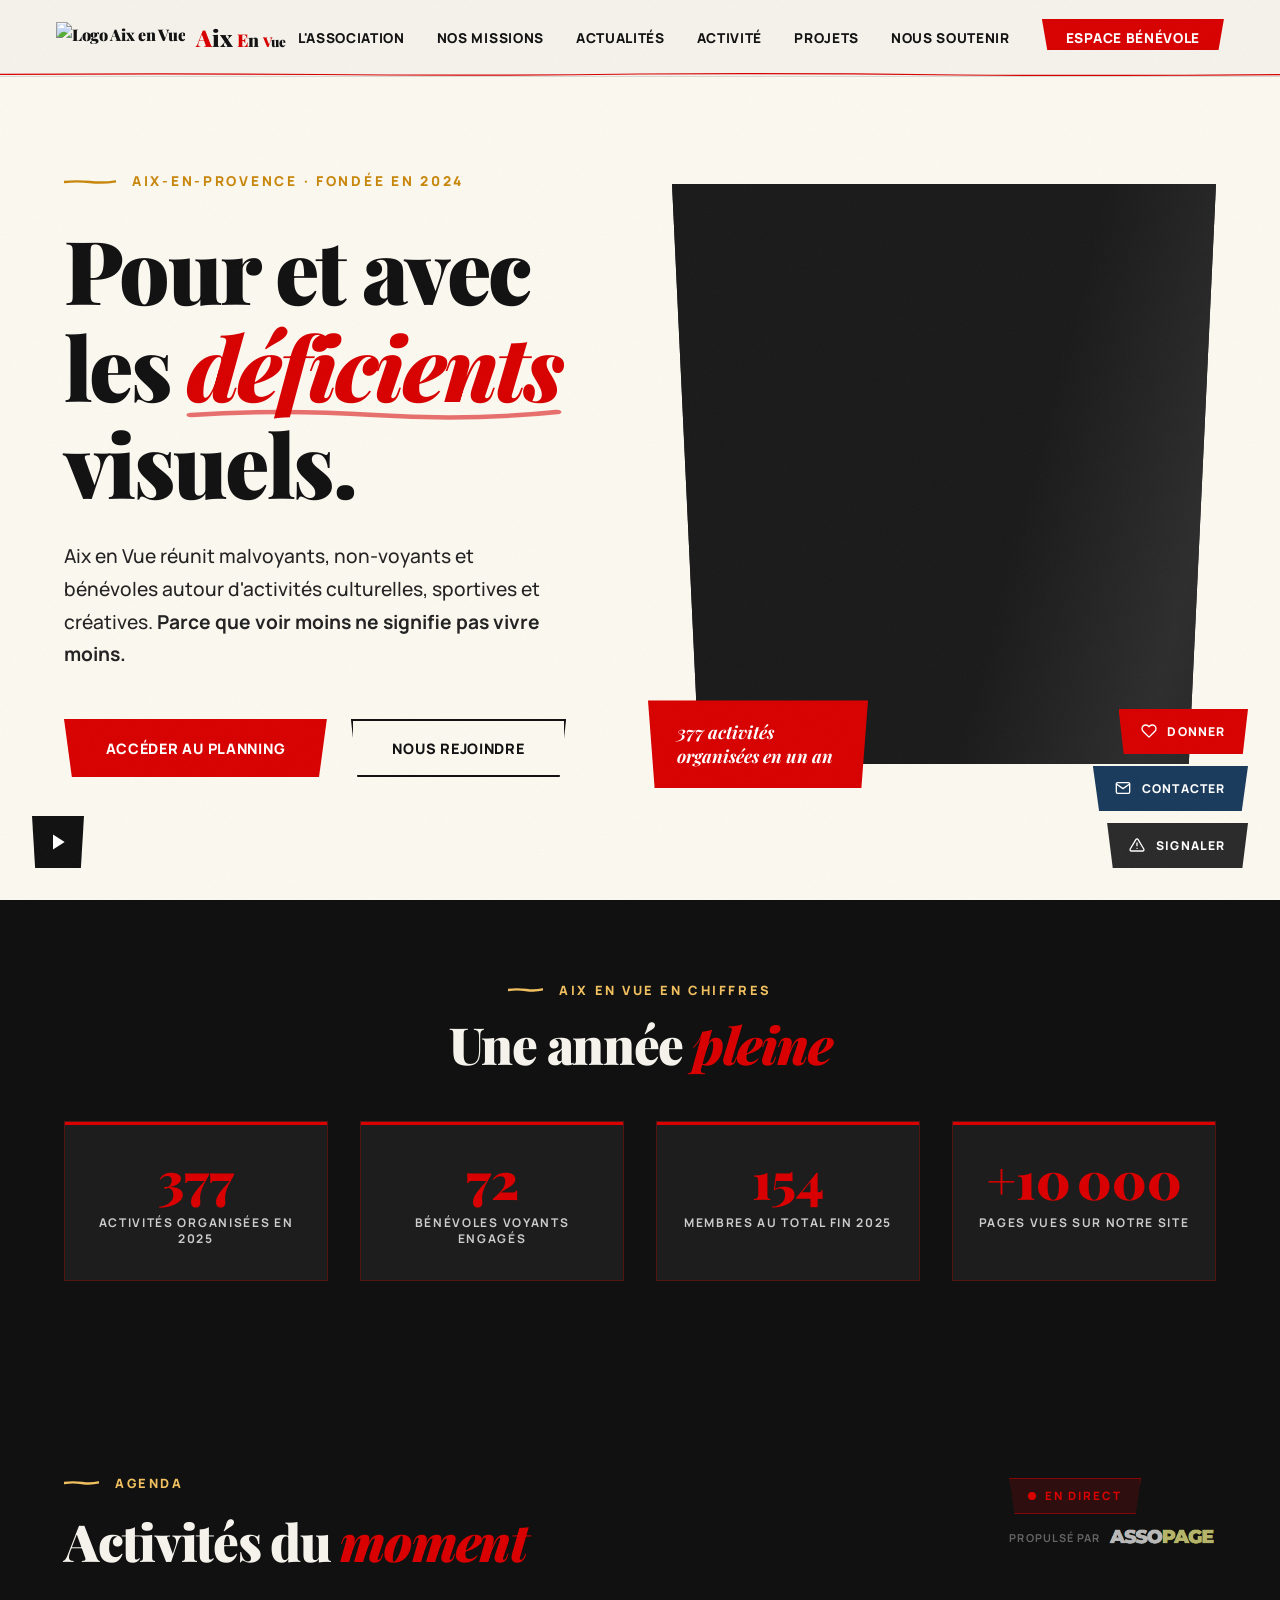
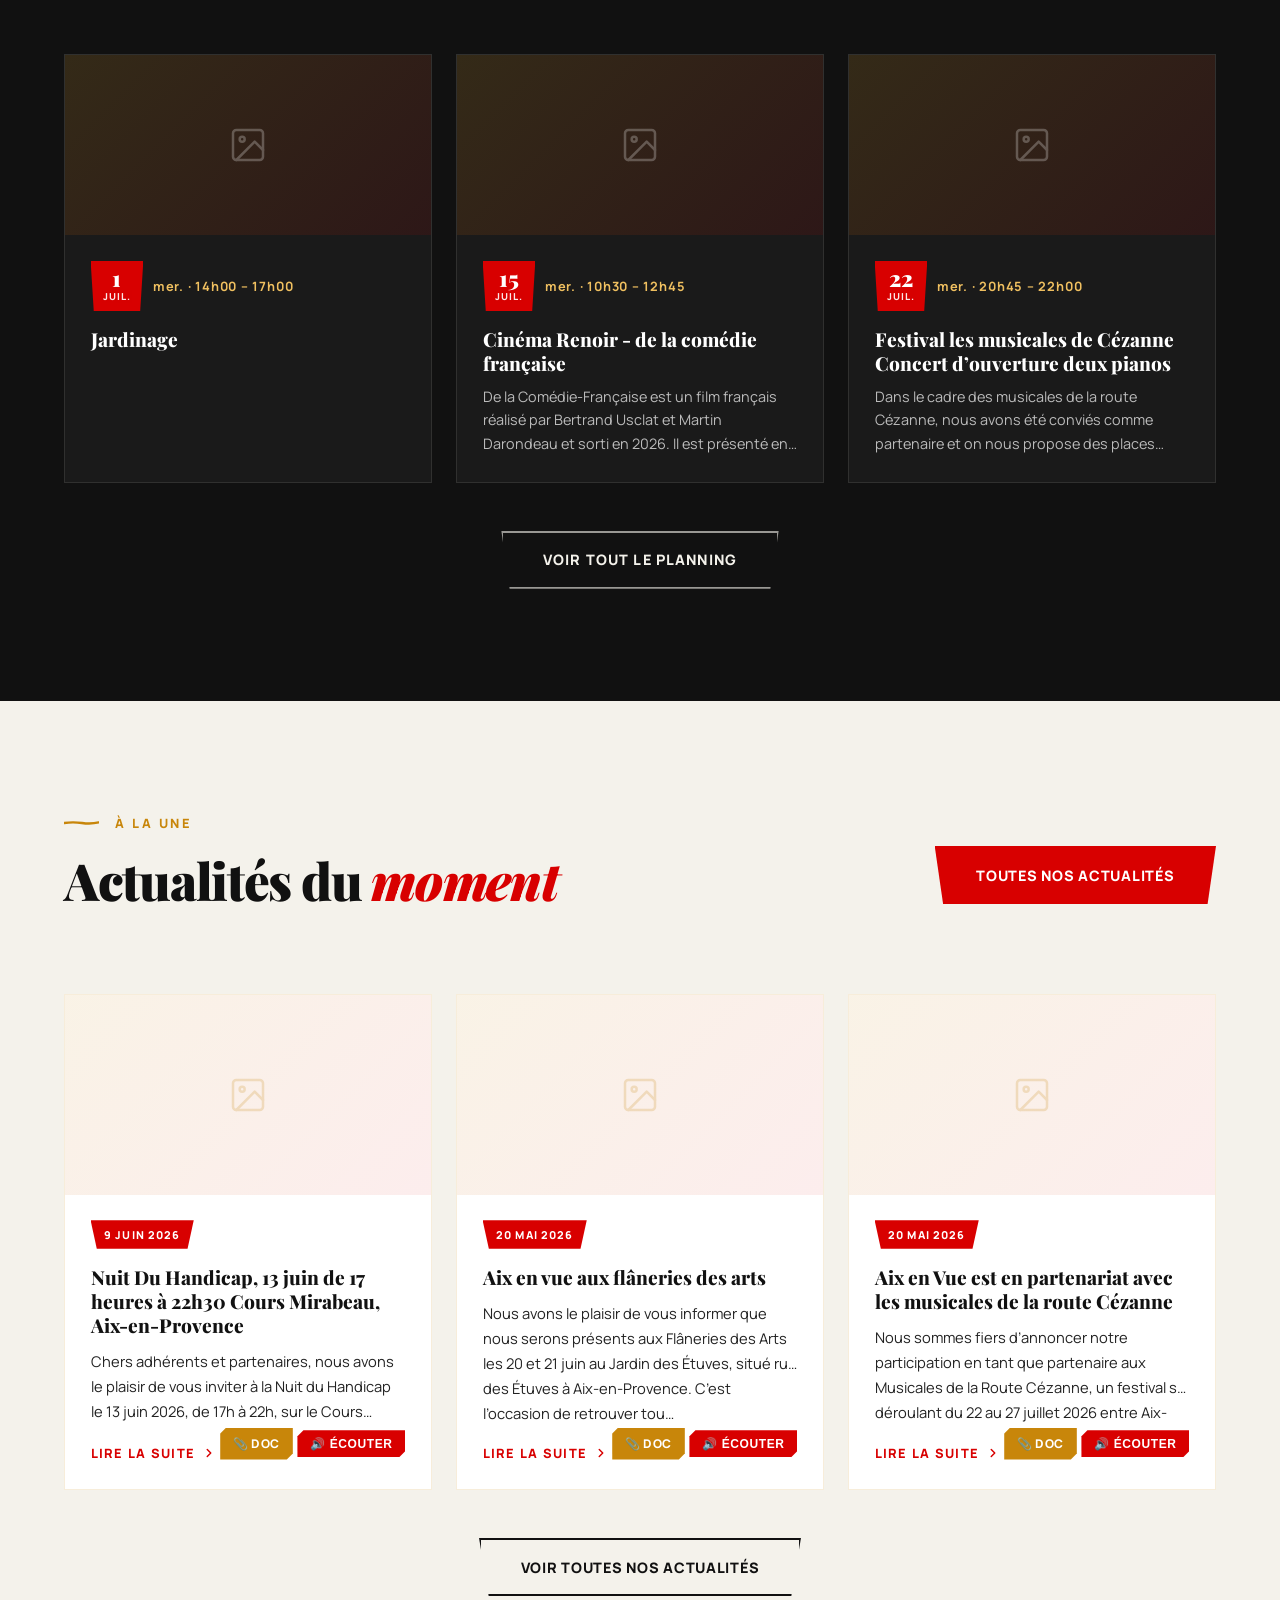
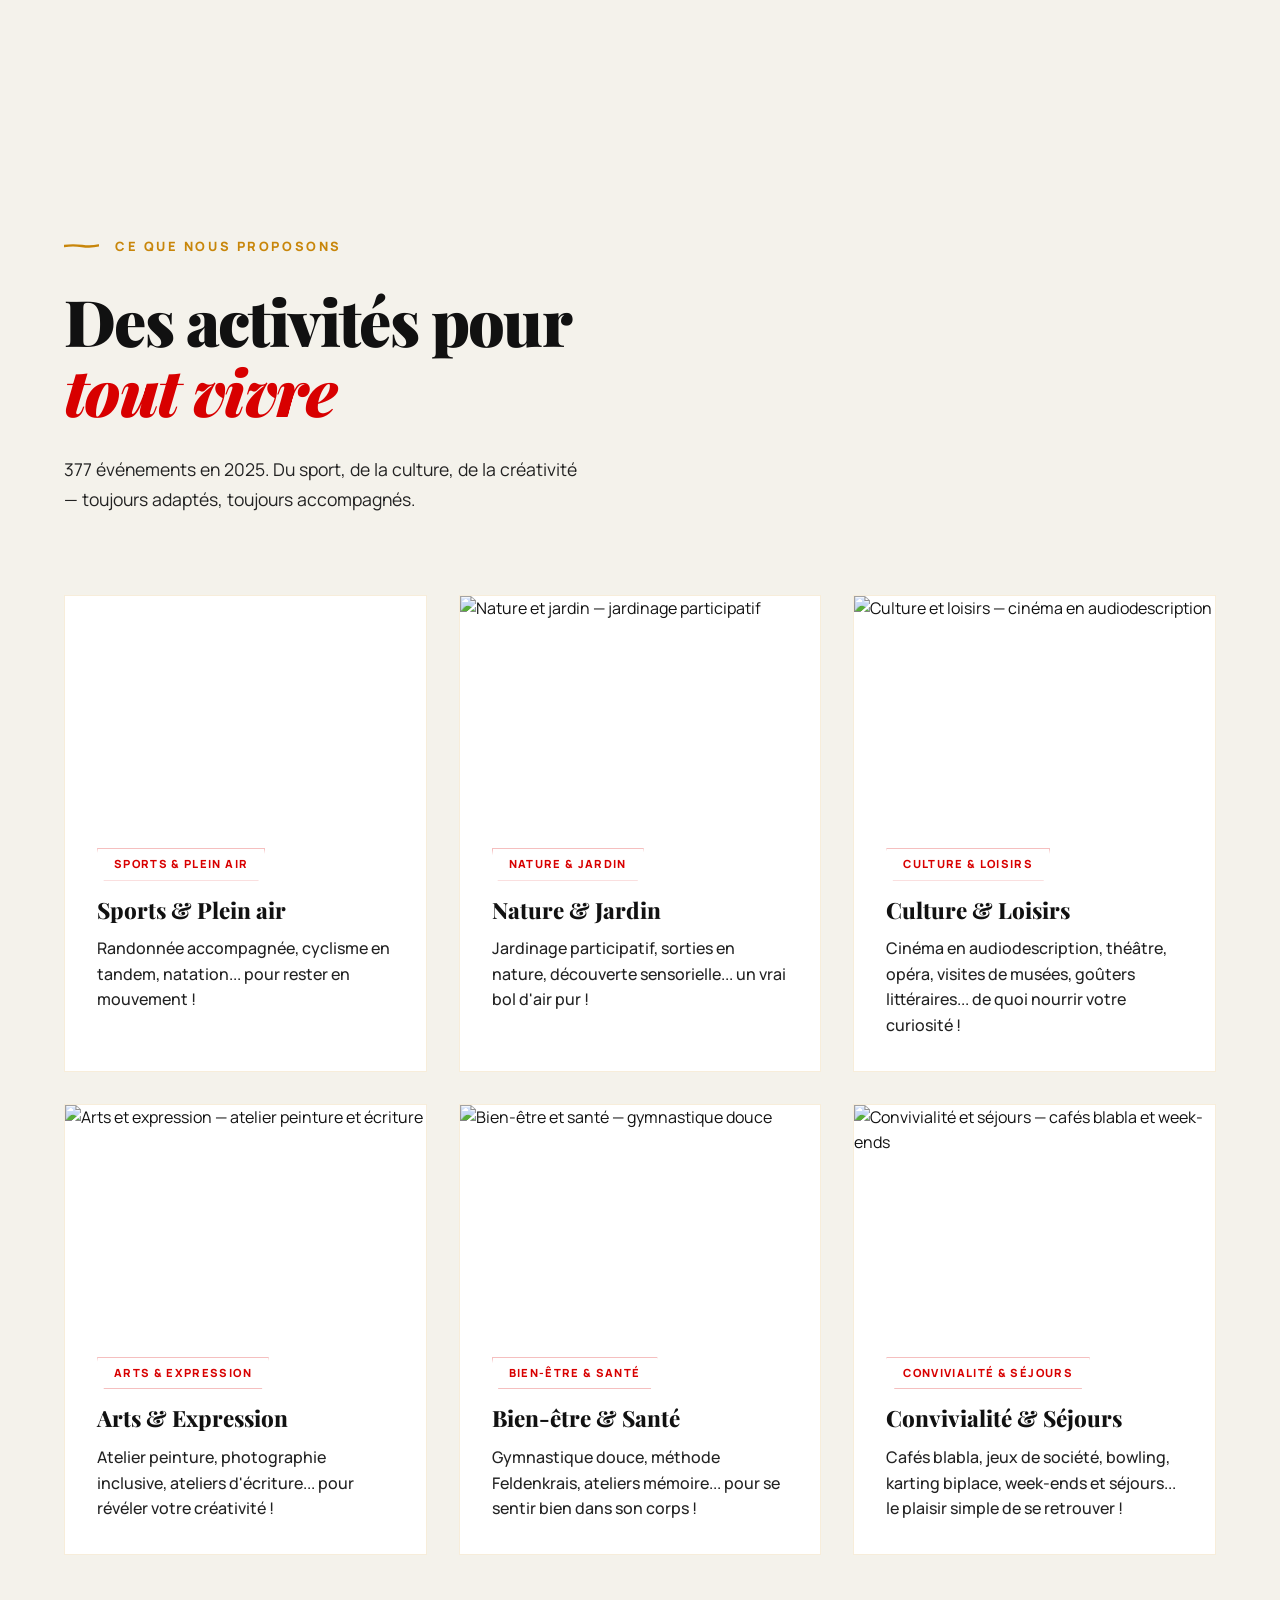
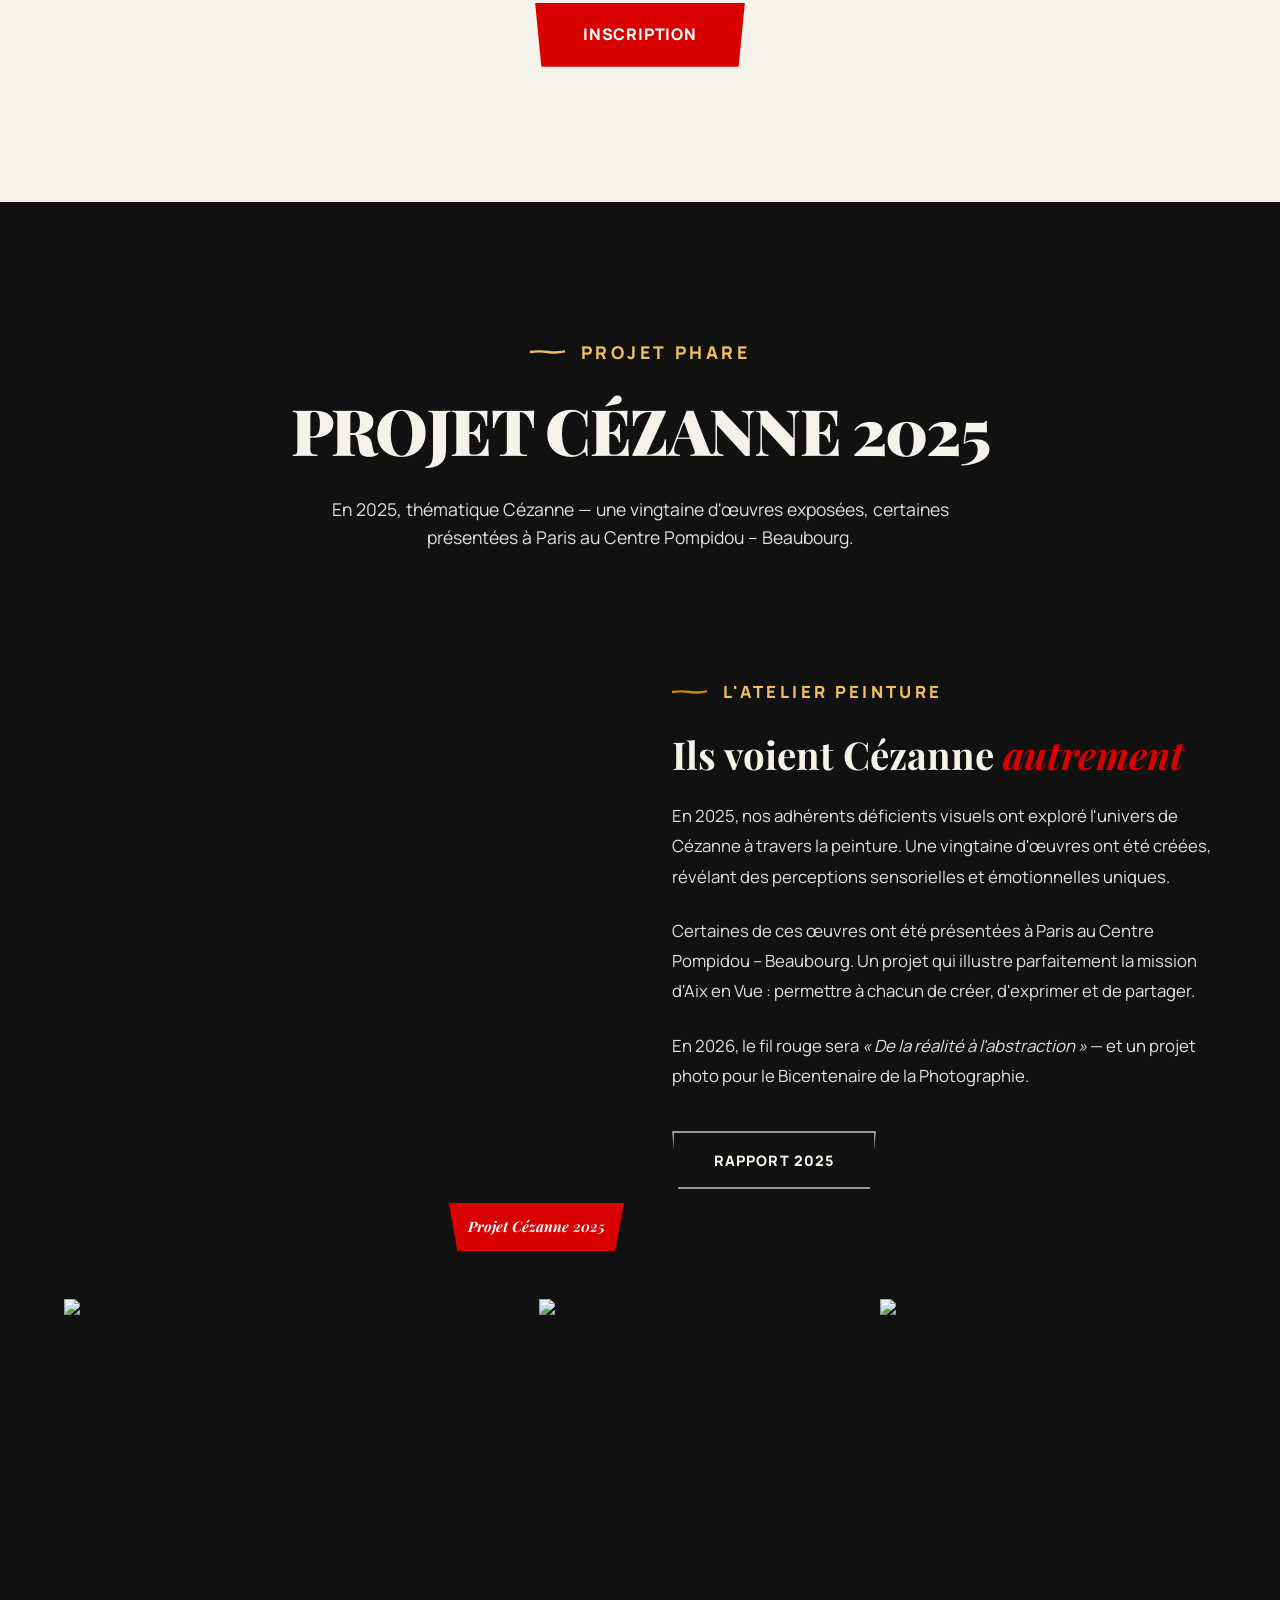
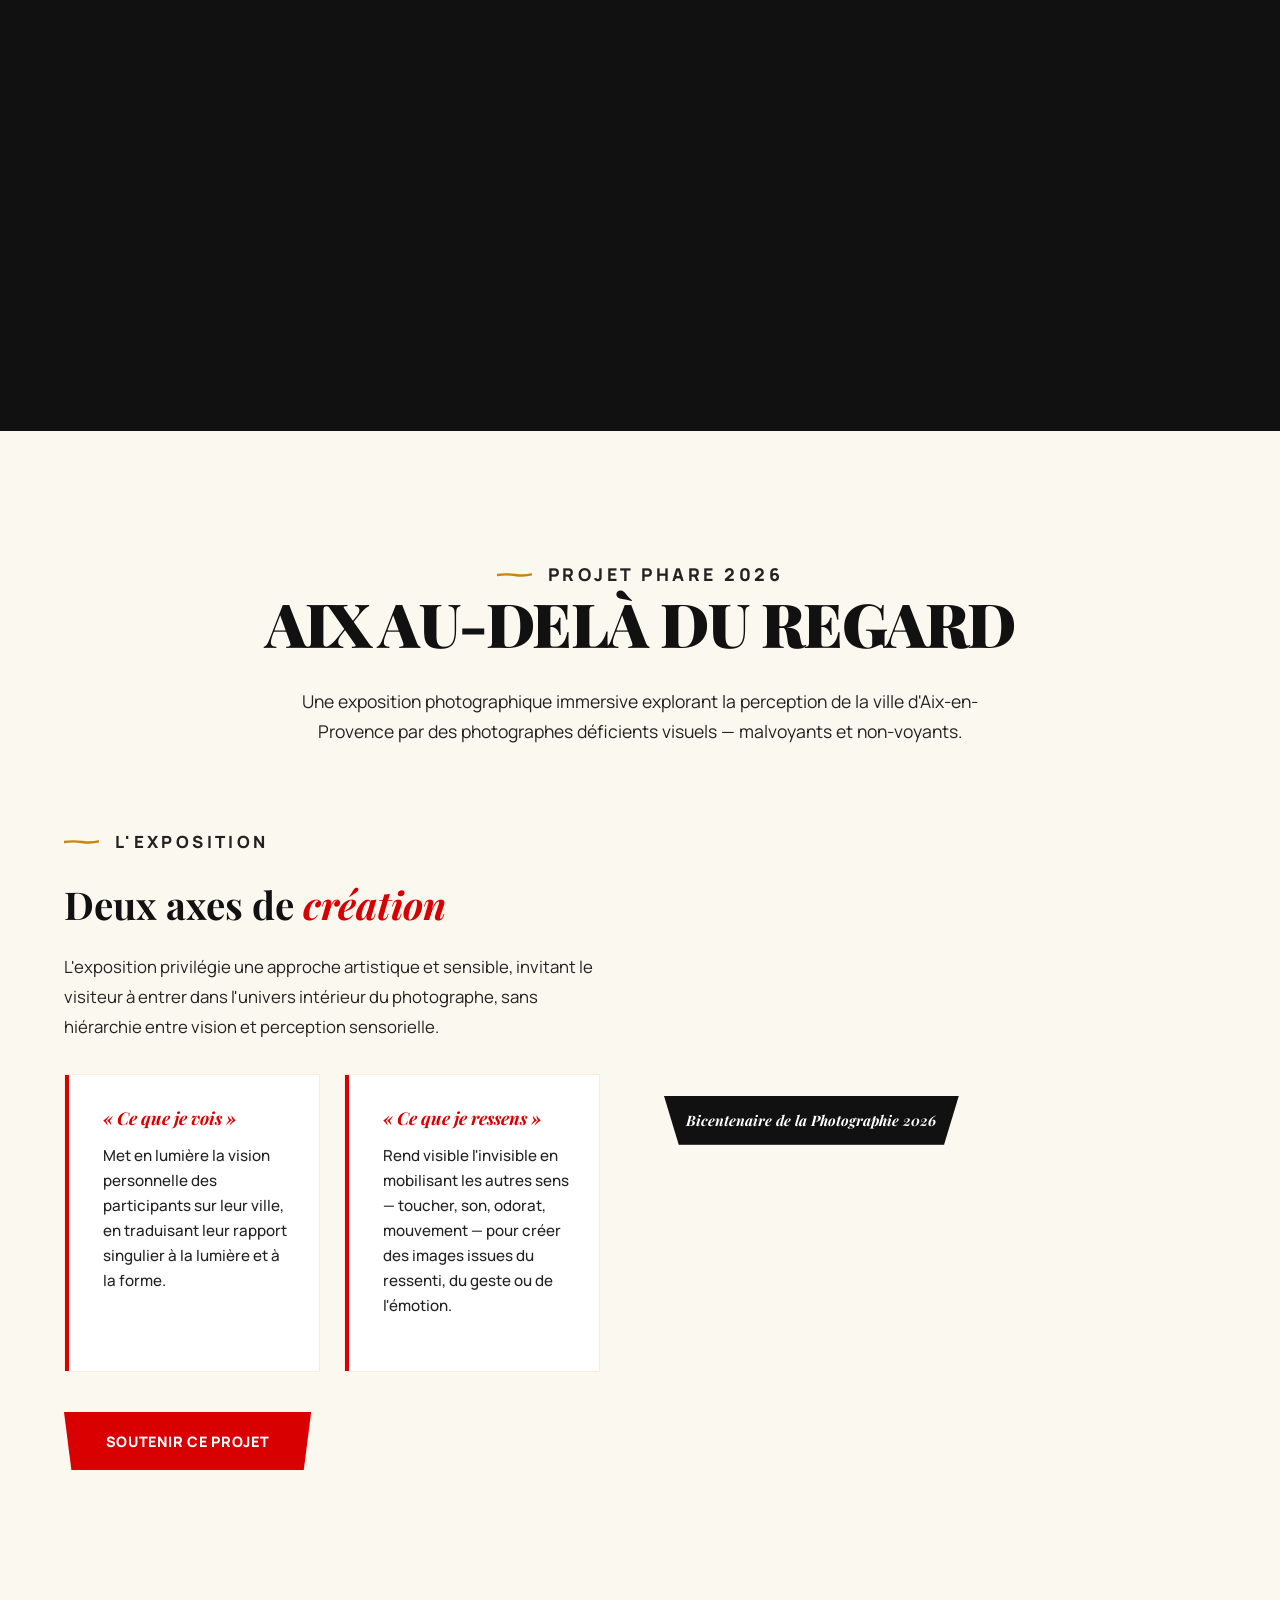
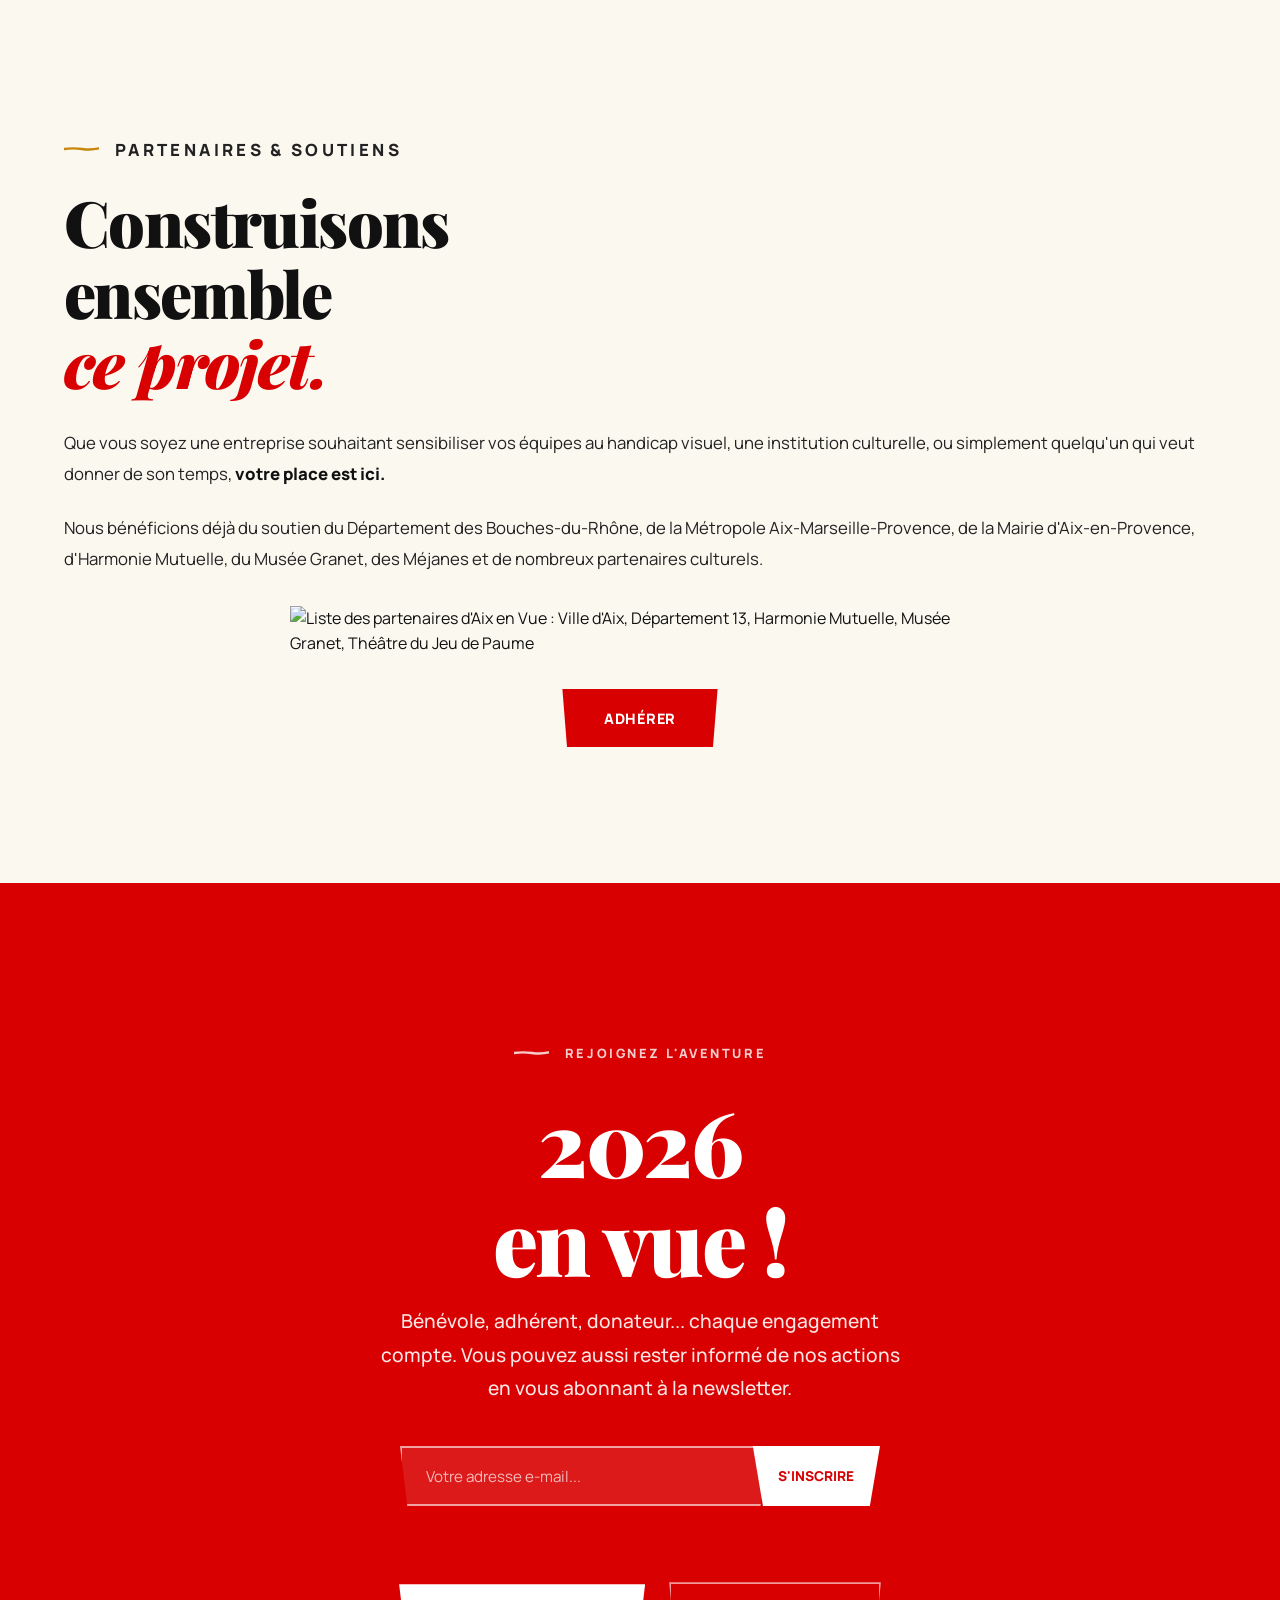
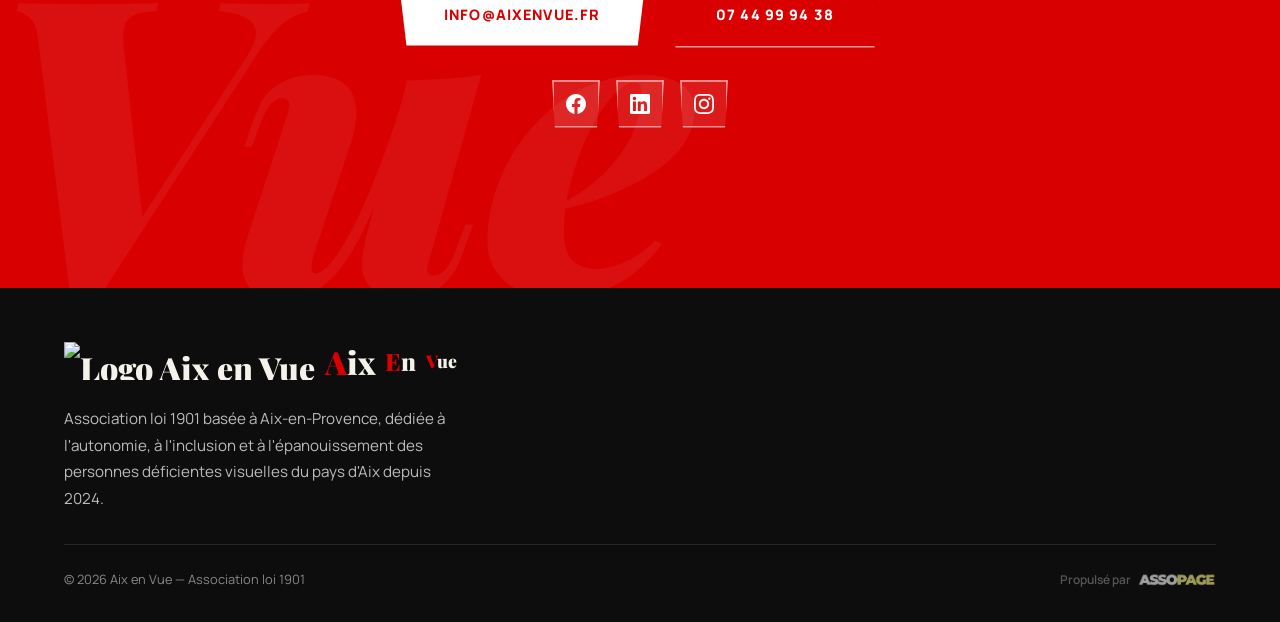
==== commit 6b4a4c7e: "feat: ajouter un lecteur audio pour les annonces (accessibilite)" ====
--- a/index.html
+++ b/index.html
@@ -573,6 +573,29 @@
   transition: transform .2s;
 }
 .actu-card:hover .actu-card-readmore svg { transform: translateX(3px); }
+.actu-card-audio-btn {
+  font-size: 0.75rem;
+  font-weight: 800;
+  color: white;
+  background: var(--rouge);
+  padding: 0.4rem 0.8rem;
+  border: none;
+  cursor: pointer;
+  text-transform: uppercase;
+  letter-spacing: 0.05em;
+  clip-path: polygon(6px 0, 100% 0, 100% calc(100% - 6px), calc(100% - 6px) 100%, 0 100%, 0 6px);
+  transition: background 0.2s, transform 0.1s;
+  display: flex;
+  align-items: center;
+  gap: 4px;
+}
+.actu-card-audio-btn:hover {
+  background: var(--noir);
+  transform: scale(1.05);
+}
+.actu-card-audio-btn:active {
+  transform: scale(0.95);
+}
 
 /* Skeletons actualités */
 .actu-skeleton {
@@ -1841,6 +1864,56 @@
       actionsWrapper.appendChild(pdfLink);
     }
 
+    // Ajout dynamique du bouton Audio s'il existe et n'est pas vide
+    if (item.audio && item.audio.trim() !== "") {
+      const audioBtn = document.createElement('button');
+      audioBtn.className = 'actu-card-audio-btn';
+      audioBtn.innerHTML = '🔊 Écouter';
+      
+      let playing = false;
+      let audioObj = null;
+      
+      audioBtn.addEventListener('click', function(e) {
+        e.stopPropagation(); // Évite la redirection vers annonce.html
+        
+        // Arrêter tous les autres audios qui pourraient jouer sur la page
+        document.querySelectorAll('audio').forEach(function(aud) {
+          if (aud !== audioObj) {
+            aud.pause();
+            aud.currentTime = 0;
+            // Déclencher l'événement 'ended' sur l'autre audio pour réinitialiser le bouton associé
+            const event = new Event('ended');
+            aud.dispatchEvent(event);
+          }
+        });
+        
+        if (!audioObj) {
+          audioObj = new Audio(item.audio);
+          audioObj.className = 'card-audio-element'; // pour identification
+          audioObj.addEventListener('ended', function() {
+            audioBtn.innerHTML = '🔊 Écouter';
+            audioBtn.style.background = 'var(--rouge)';
+            playing = false;
+          });
+        }
+        
+        if (!playing) {
+          audioObj.play();
+          audioBtn.innerHTML = '⏸️ Pause';
+          audioBtn.style.background = 'var(--noir)';
+          playing = true;
+        } else {
+          audioObj.pause();
+          audioBtn.innerHTML = '🔊 Écouter';
+          audioBtn.style.background = 'var(--rouge)';
+          playing = false;
+        }
+      });
+      
+      actionsWrapper.appendChild(audioBtn);
+    }
+
+
     body.appendChild(actionsWrapper);
     card.appendChild(body);
     return card;
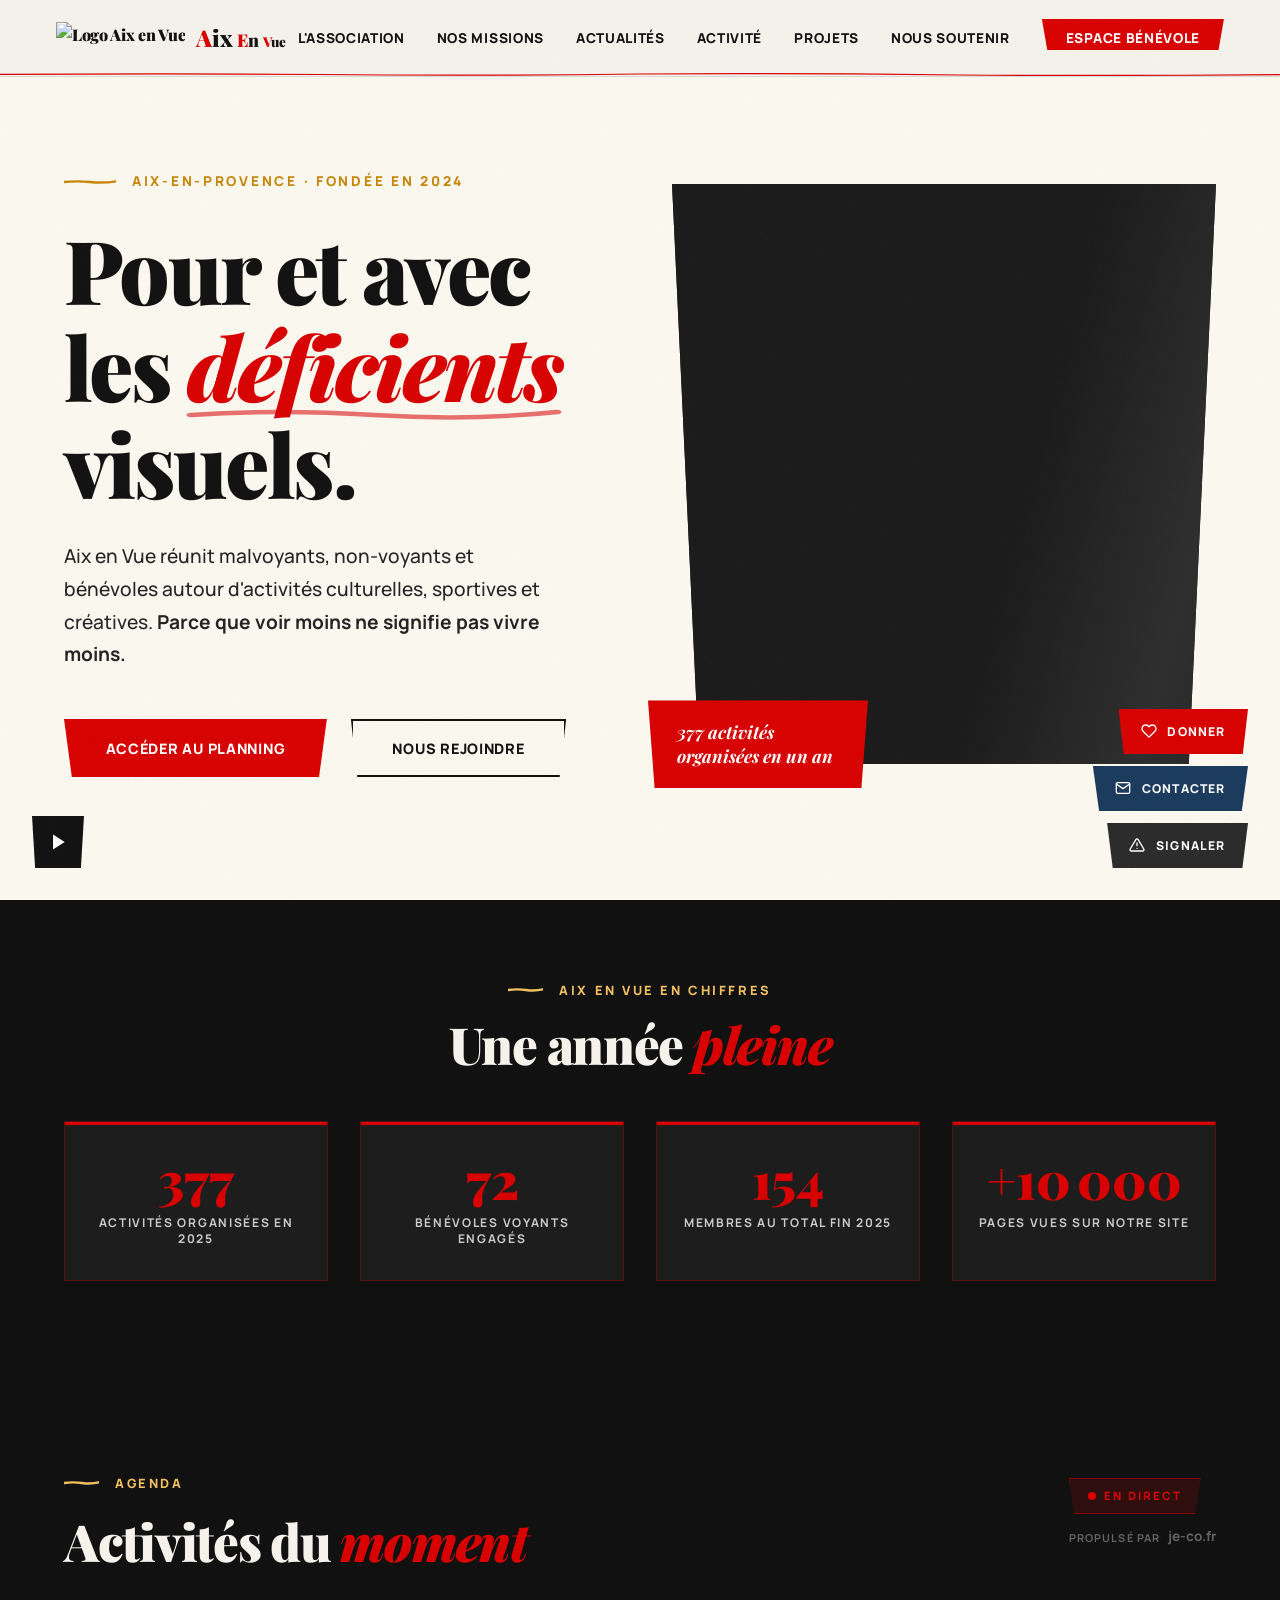
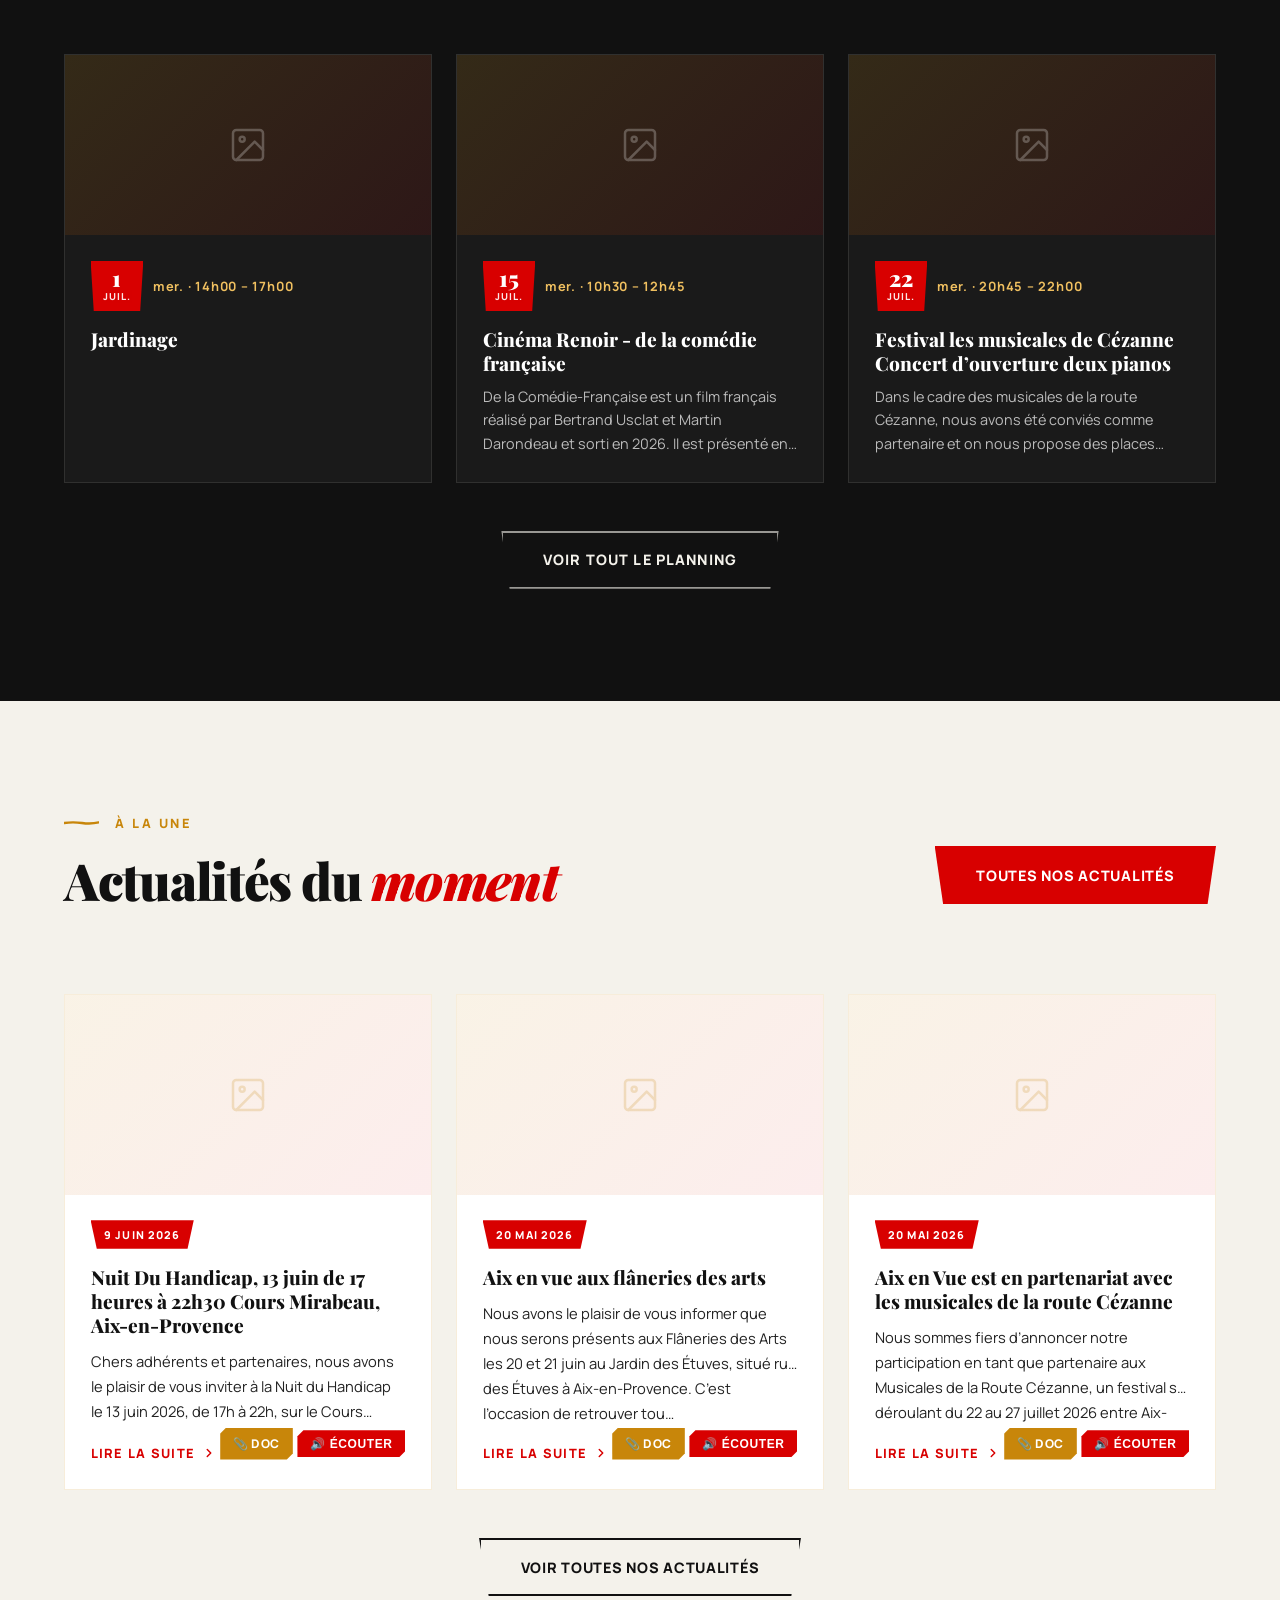
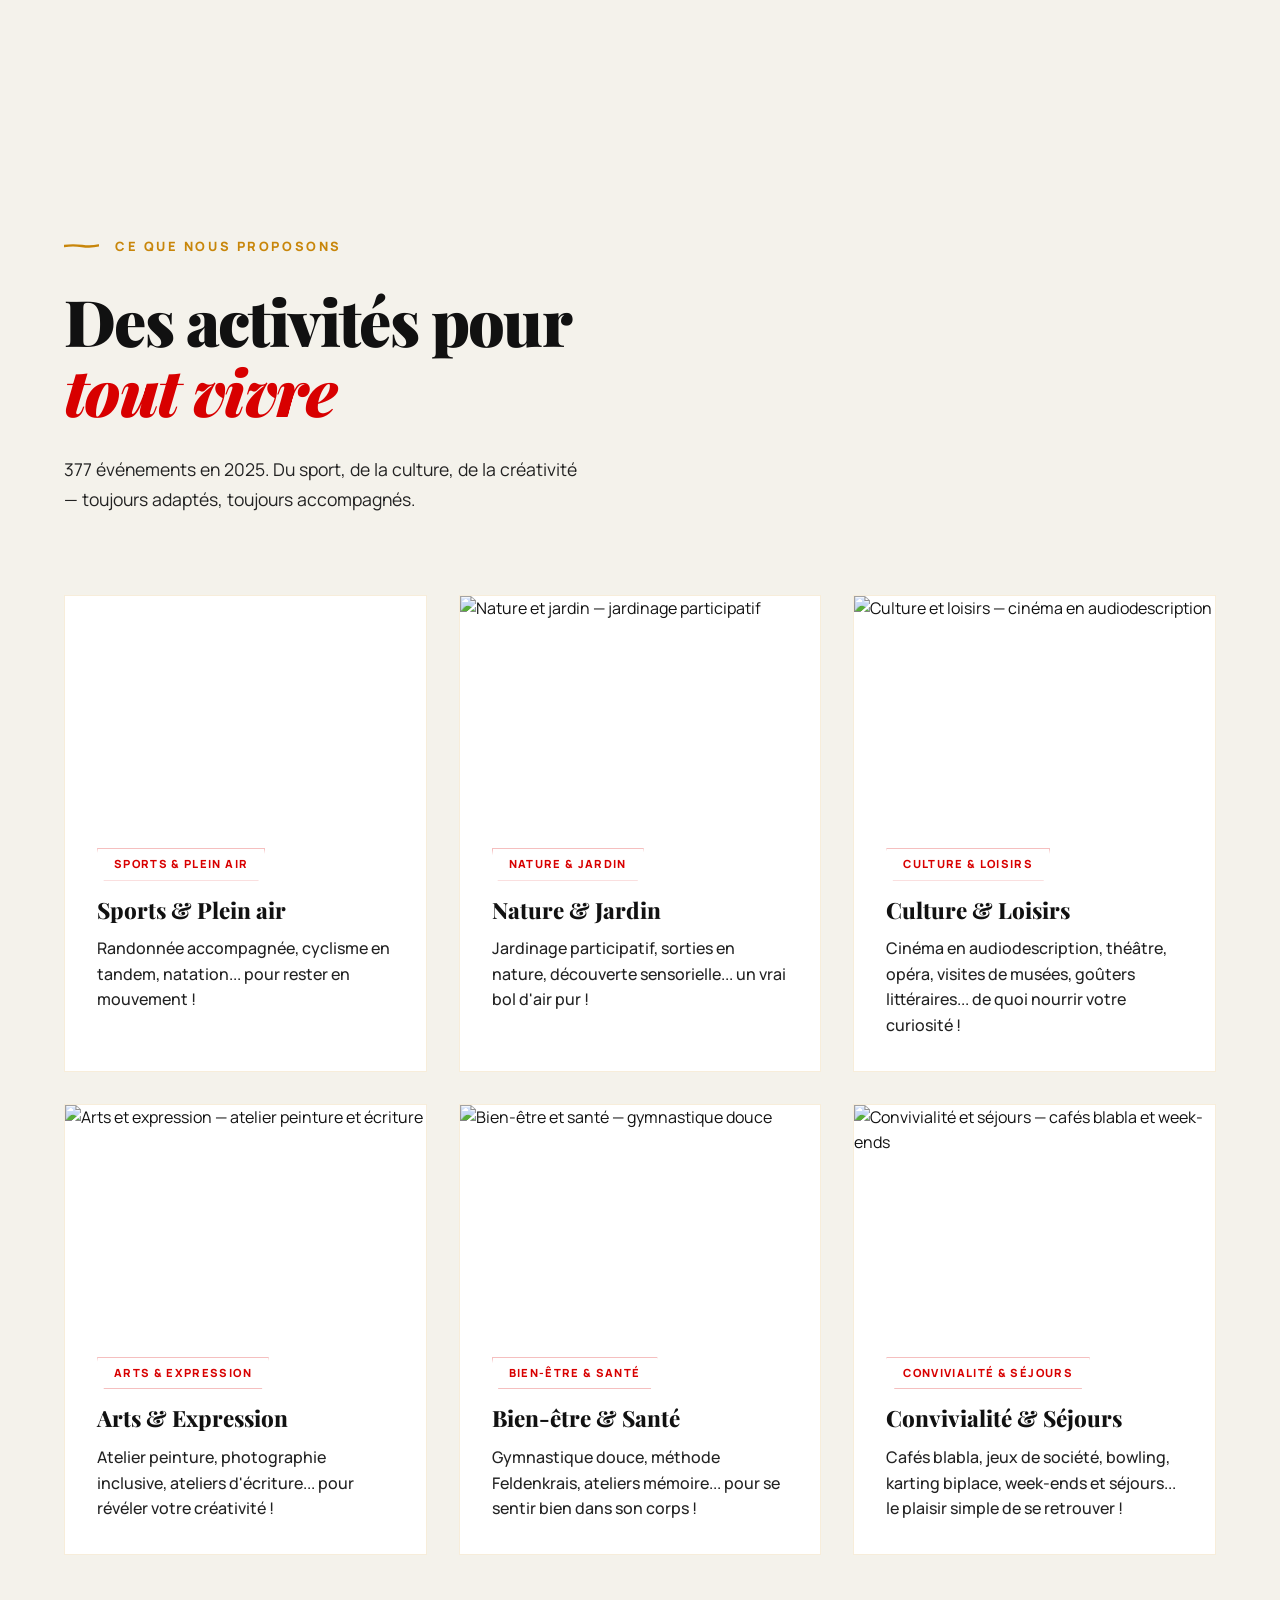
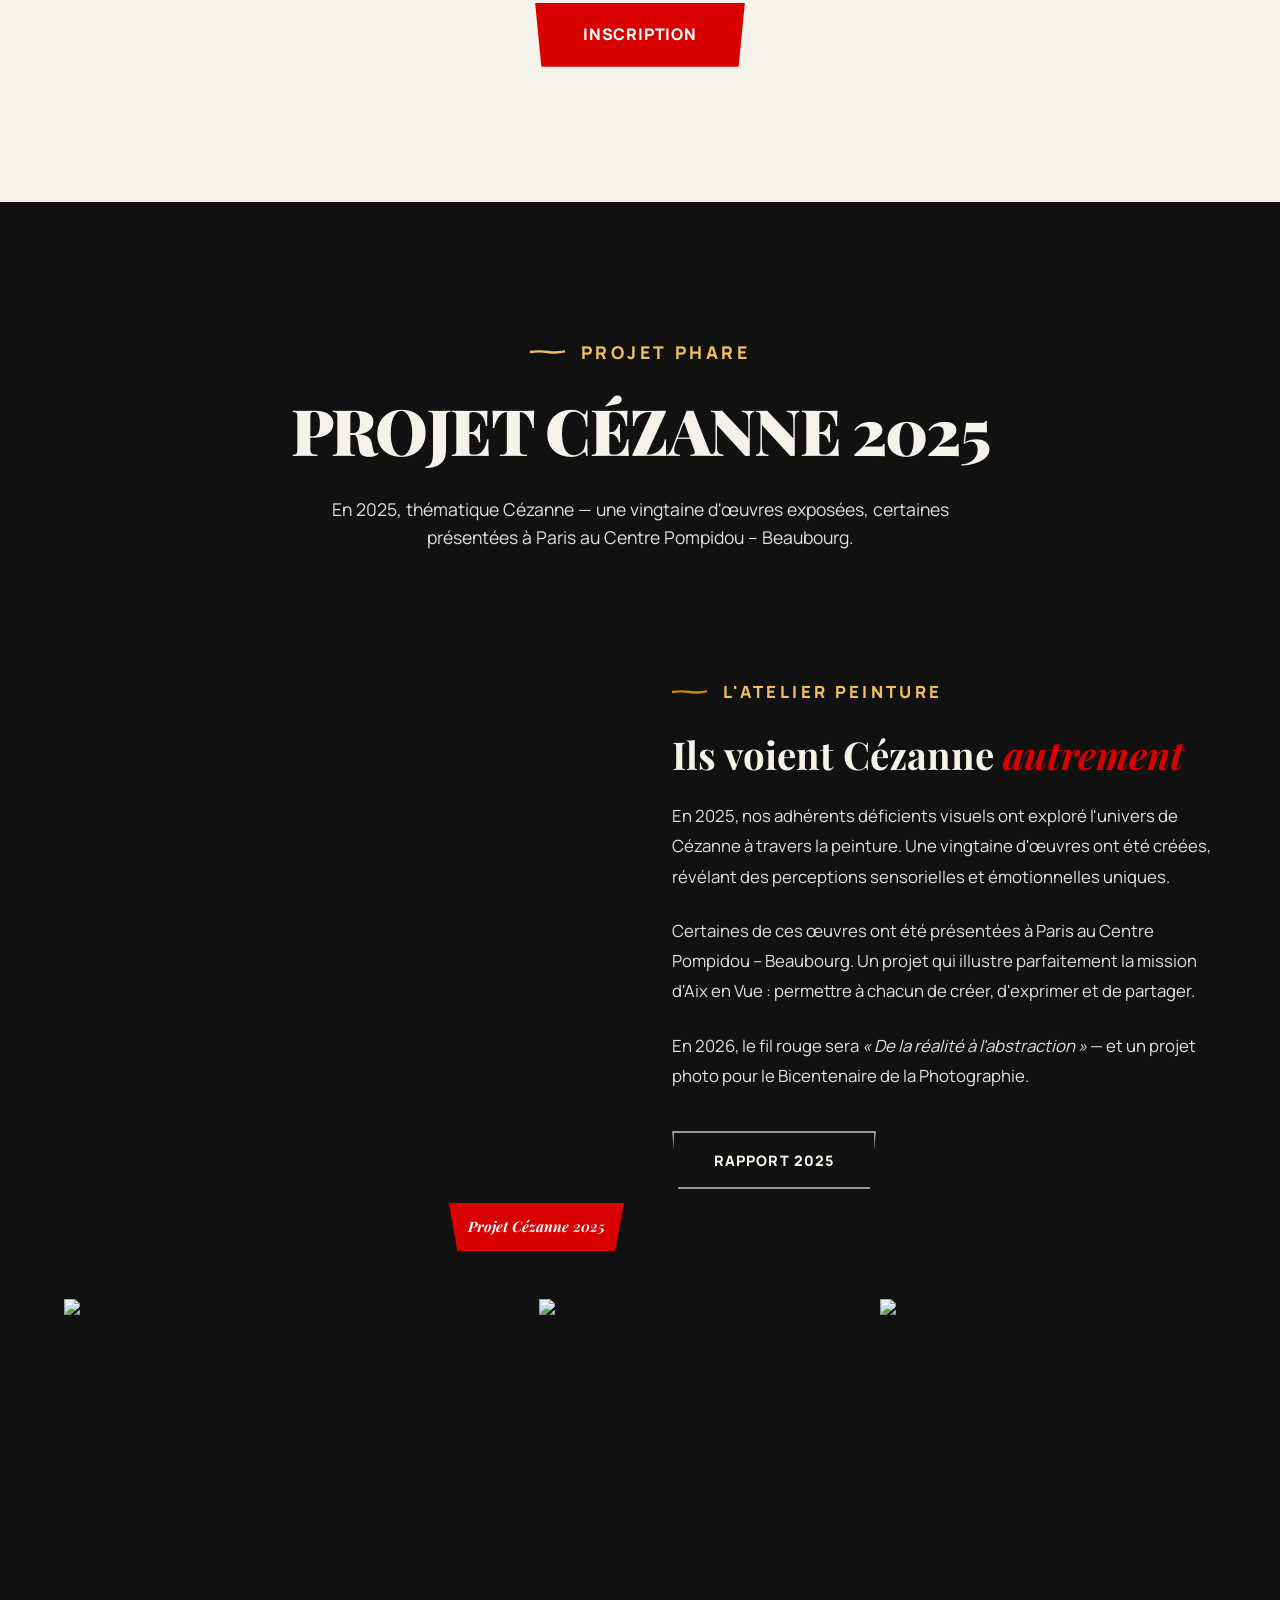
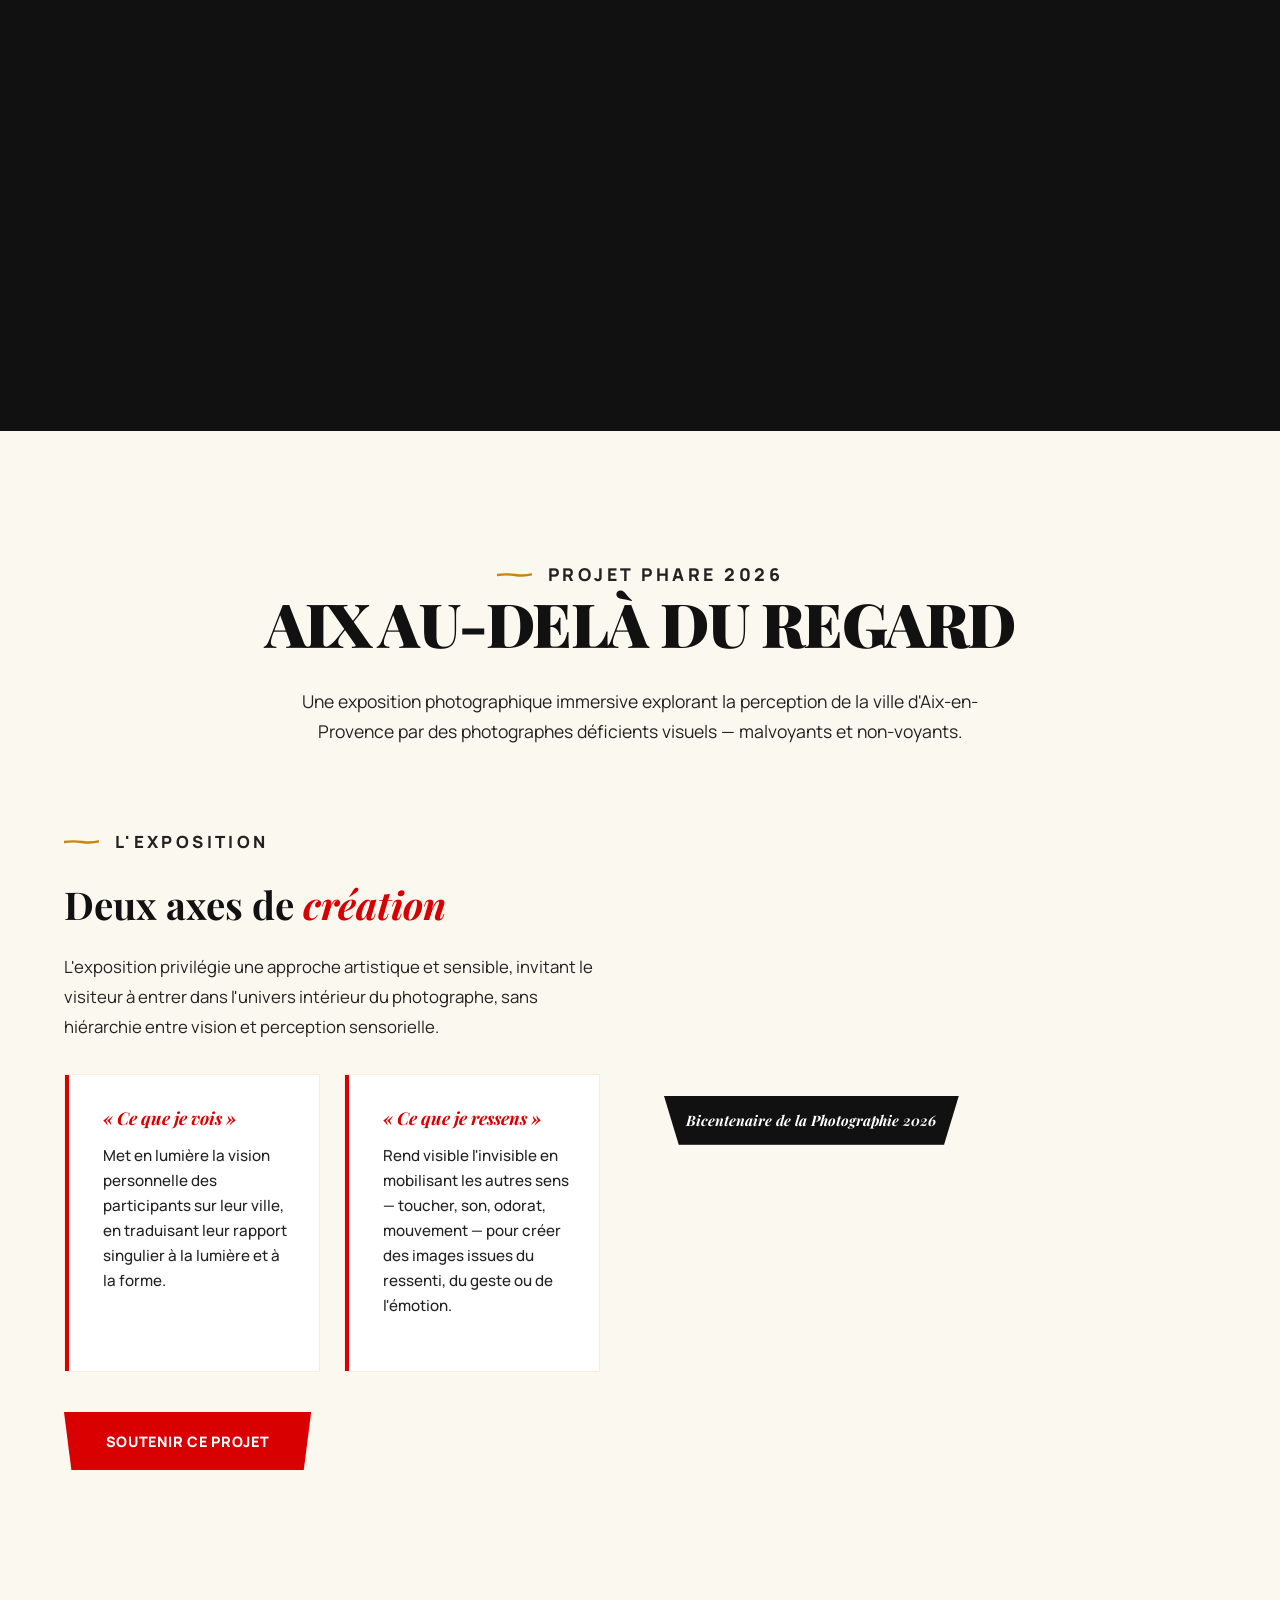
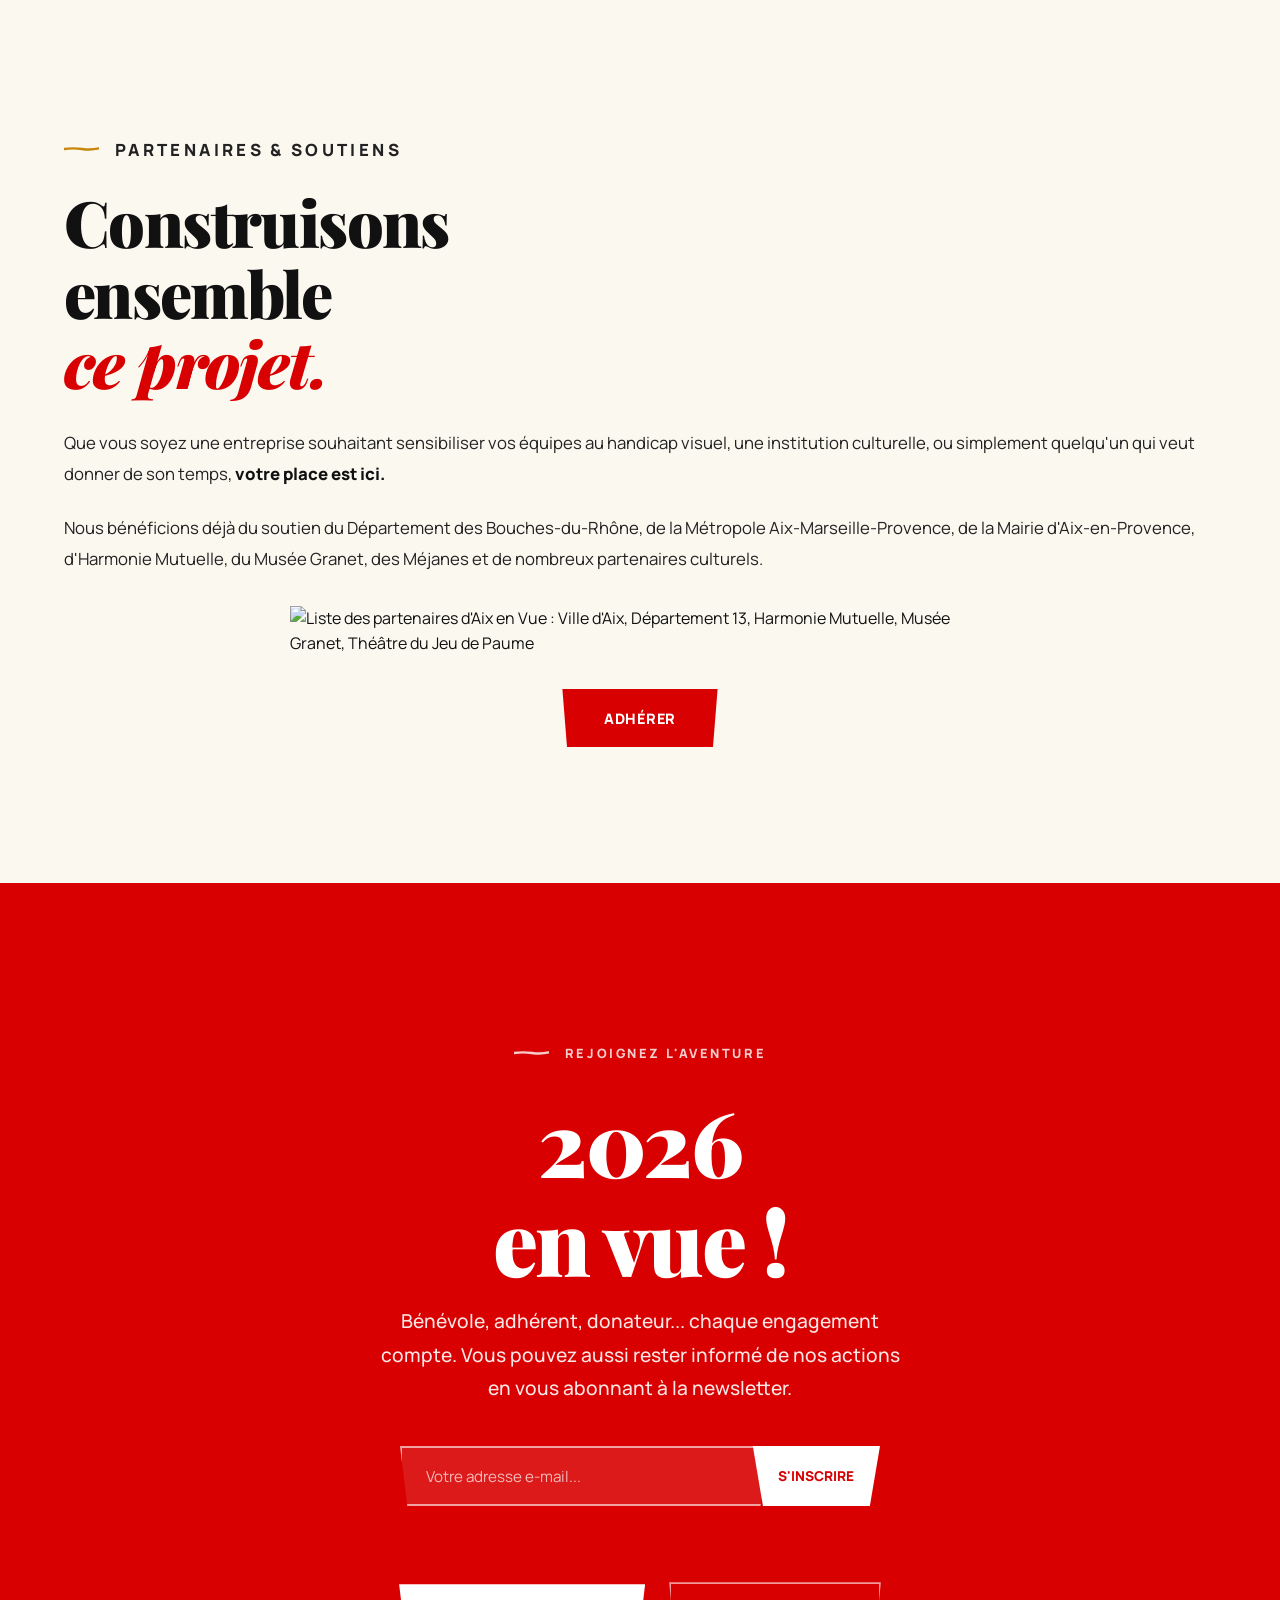
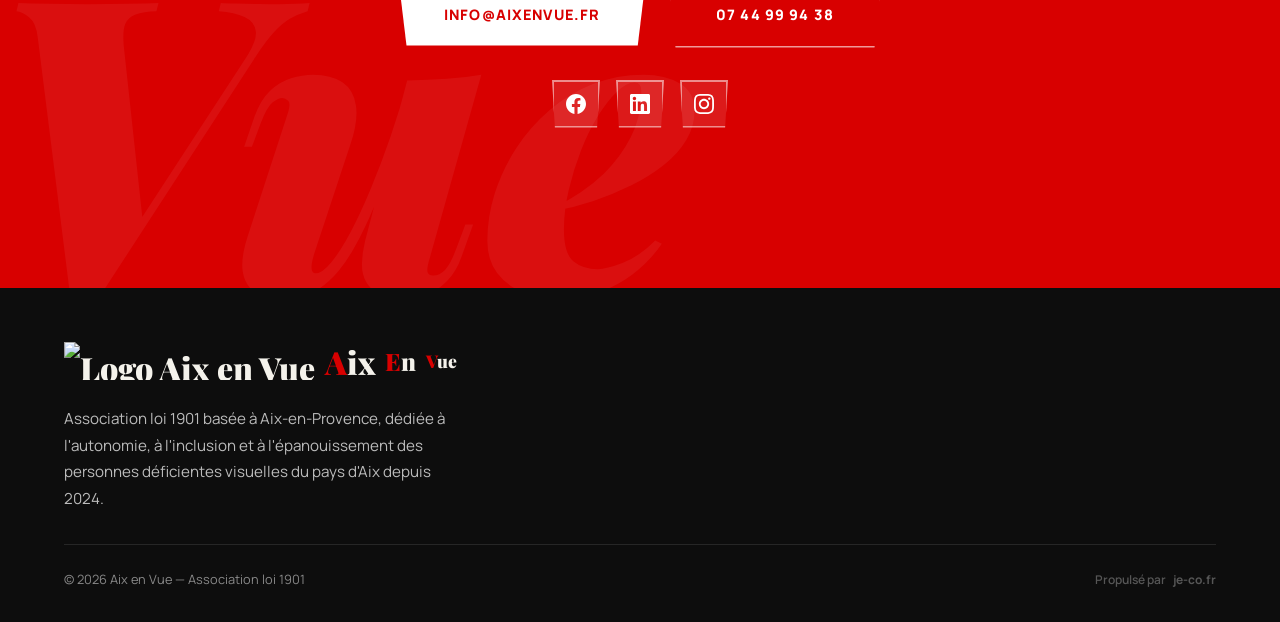
==== commit bc857641: "chore: replace Assopage references with je-co.fr" ====
--- a/index.html
+++ b/index.html
@@ -1215,12 +1215,12 @@
           <span class="live-dot" aria-hidden="true"></span>
           En direct
         </div>
-        <a href="https://www.assopage.fr" target="_blank" rel="noopener"
+        <a href="https://je-co.fr" target="_blank" rel="noopener"
            style="display:flex; align-items:center; gap:.5rem; text-decoration:none; opacity:.7; transition:opacity .2s;"
            onmouseover="this.style.opacity='1'" onmouseout="this.style.opacity='.7'"
-           aria-label="Propulsé par AssoPage">
+           aria-label="Propulsé par je-co.fr">
           <span style="font-family:'Manrope',sans-serif; font-size:.68rem; font-weight:700; letter-spacing:.1em; text-transform:uppercase; color:#888;">Propulsé par</span>
-          <img src="assopage1.png" alt="AssoPage" style="height:22px; width:auto; display:block;">
+          <span style="font-family:'Manrope',sans-serif; font-size:.85rem; font-weight:700; color:#888;">je-co.fr</span>
         </a>
       </div>
     </div>
@@ -1464,12 +1464,12 @@
   </div>
  <div class="footer-bottom">
     <span class="copy-year">© 2026 Aix en Vue — Association loi 1901</span>
-    <a href="https://www.assopage.fr" target="_blank" rel="noopener"
+    <a href="https://je-co.fr" target="_blank" rel="noopener"
        style="display:inline-flex; align-items:center; gap:.45rem; text-decoration:none; opacity:.6; transition:opacity .2s;"
        onmouseover="this.style.opacity='1'" onmouseout="this.style.opacity='.6'"
-       aria-label="Site propulsé par AssoPage">
+       aria-label="Site propulsé par je-co.fr">
       <span style="font-size:.75rem; color:#888; font-family:'Manrope',sans-serif; font-weight:600;">Propulsé par</span>
-     <img src="assopage1.png" alt="AssoPage" style="height:16px; width:auto; display:block;">
+      <span style="font-size:.75rem; color:#888; font-family:'Manrope',sans-serif; font-weight:700;">je-co.fr</span>
     </a>
 </footer>
 
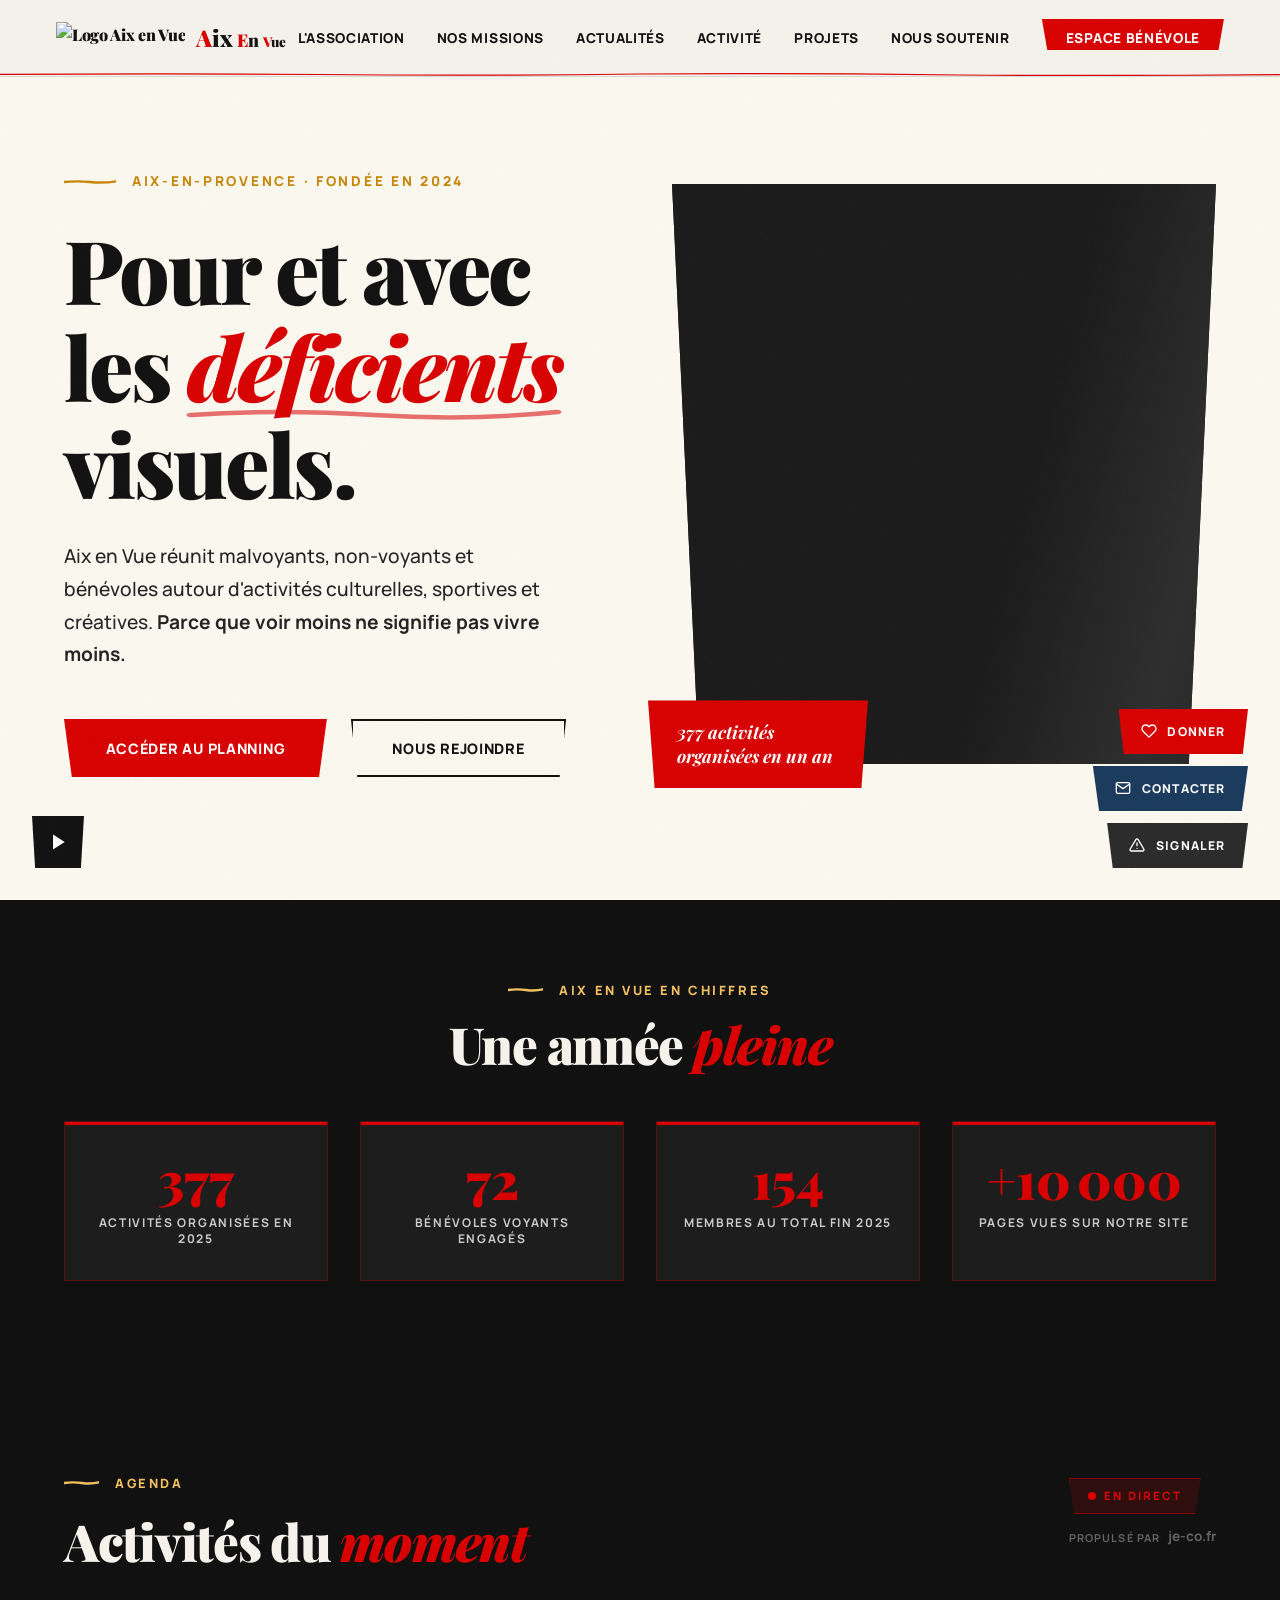
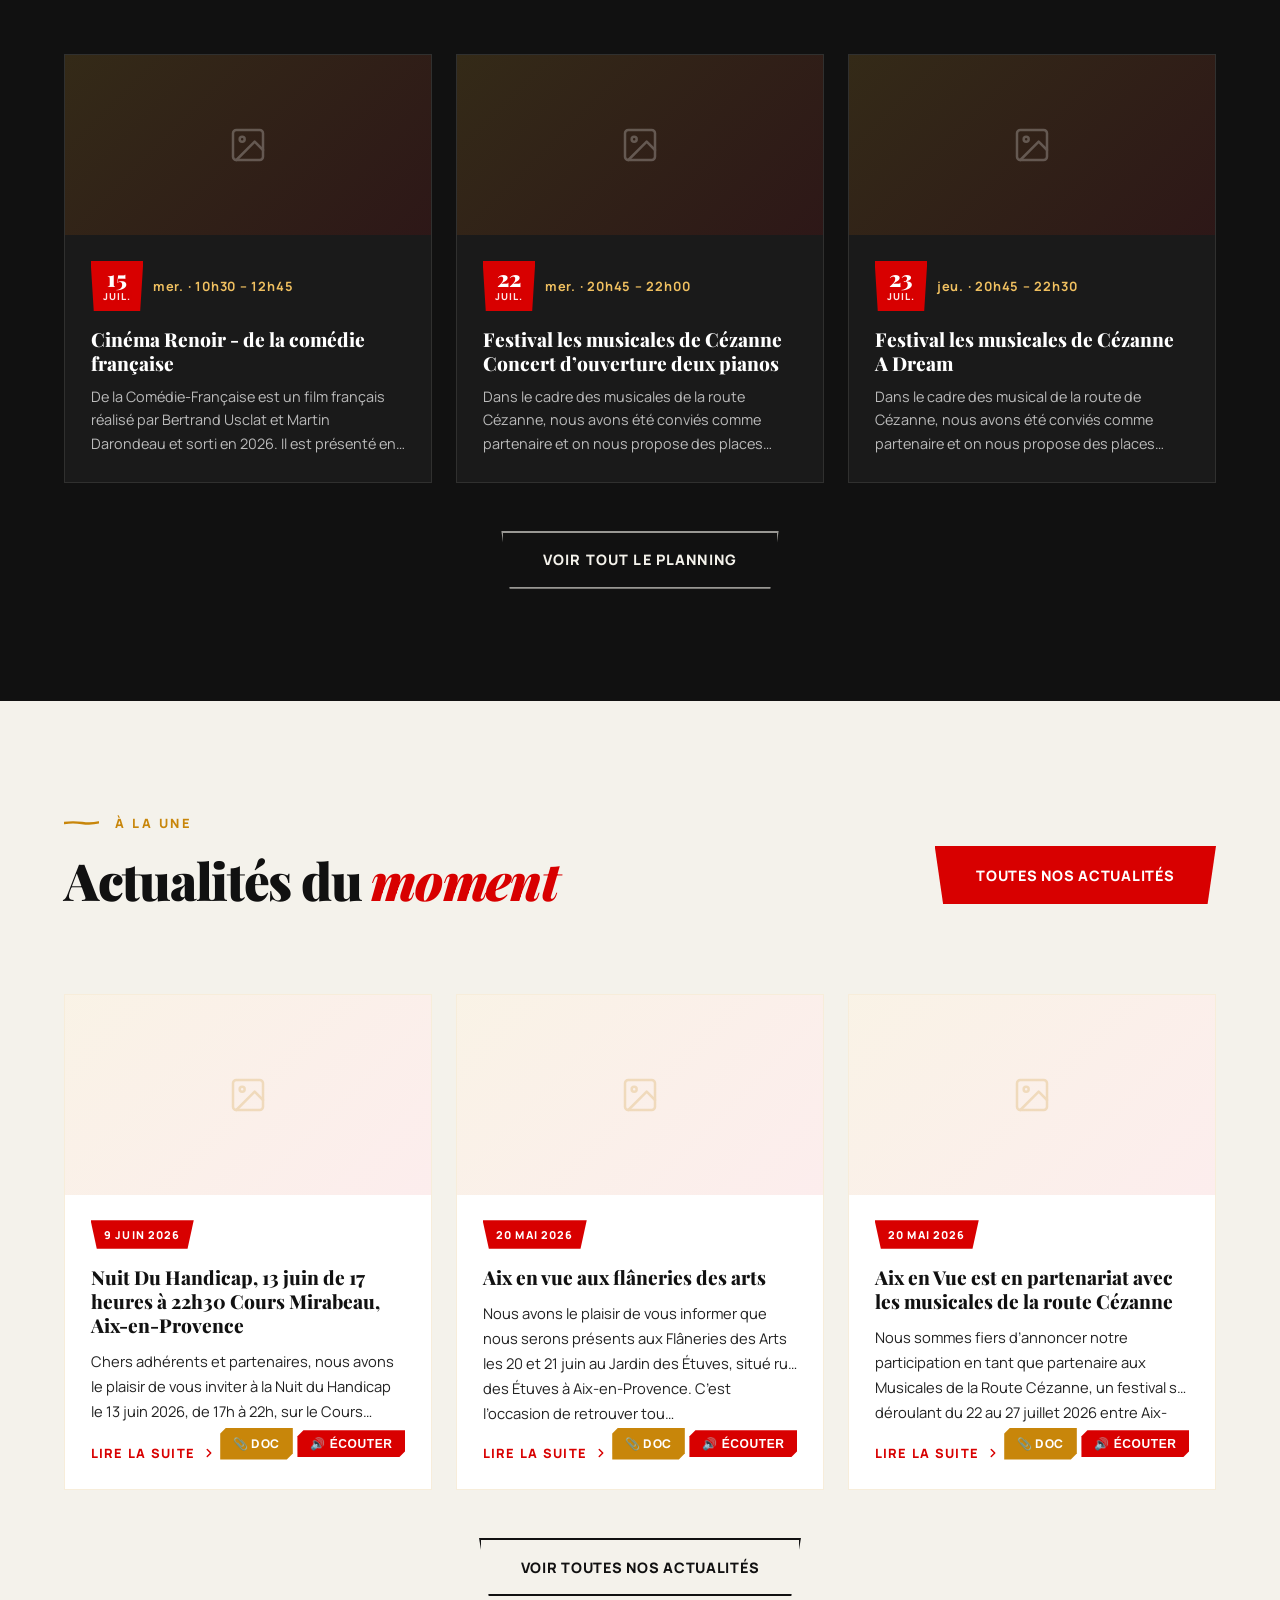
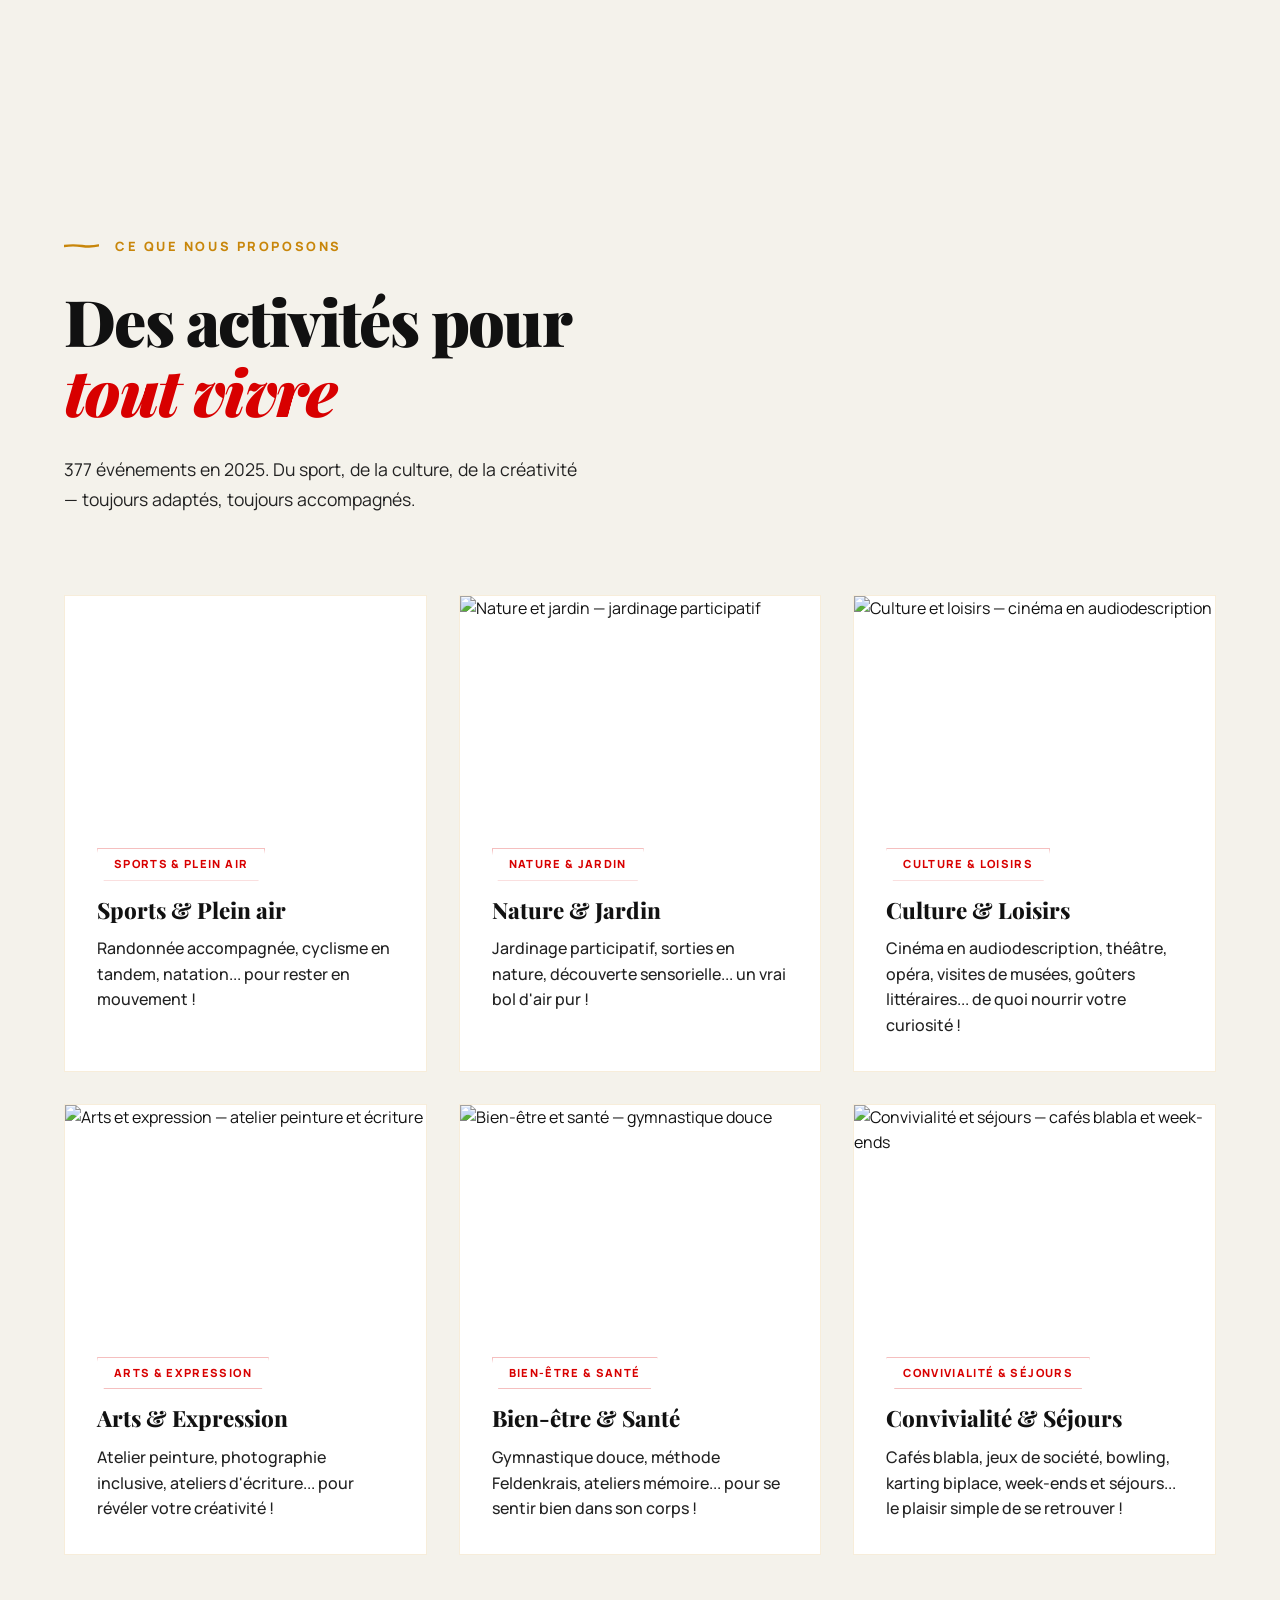
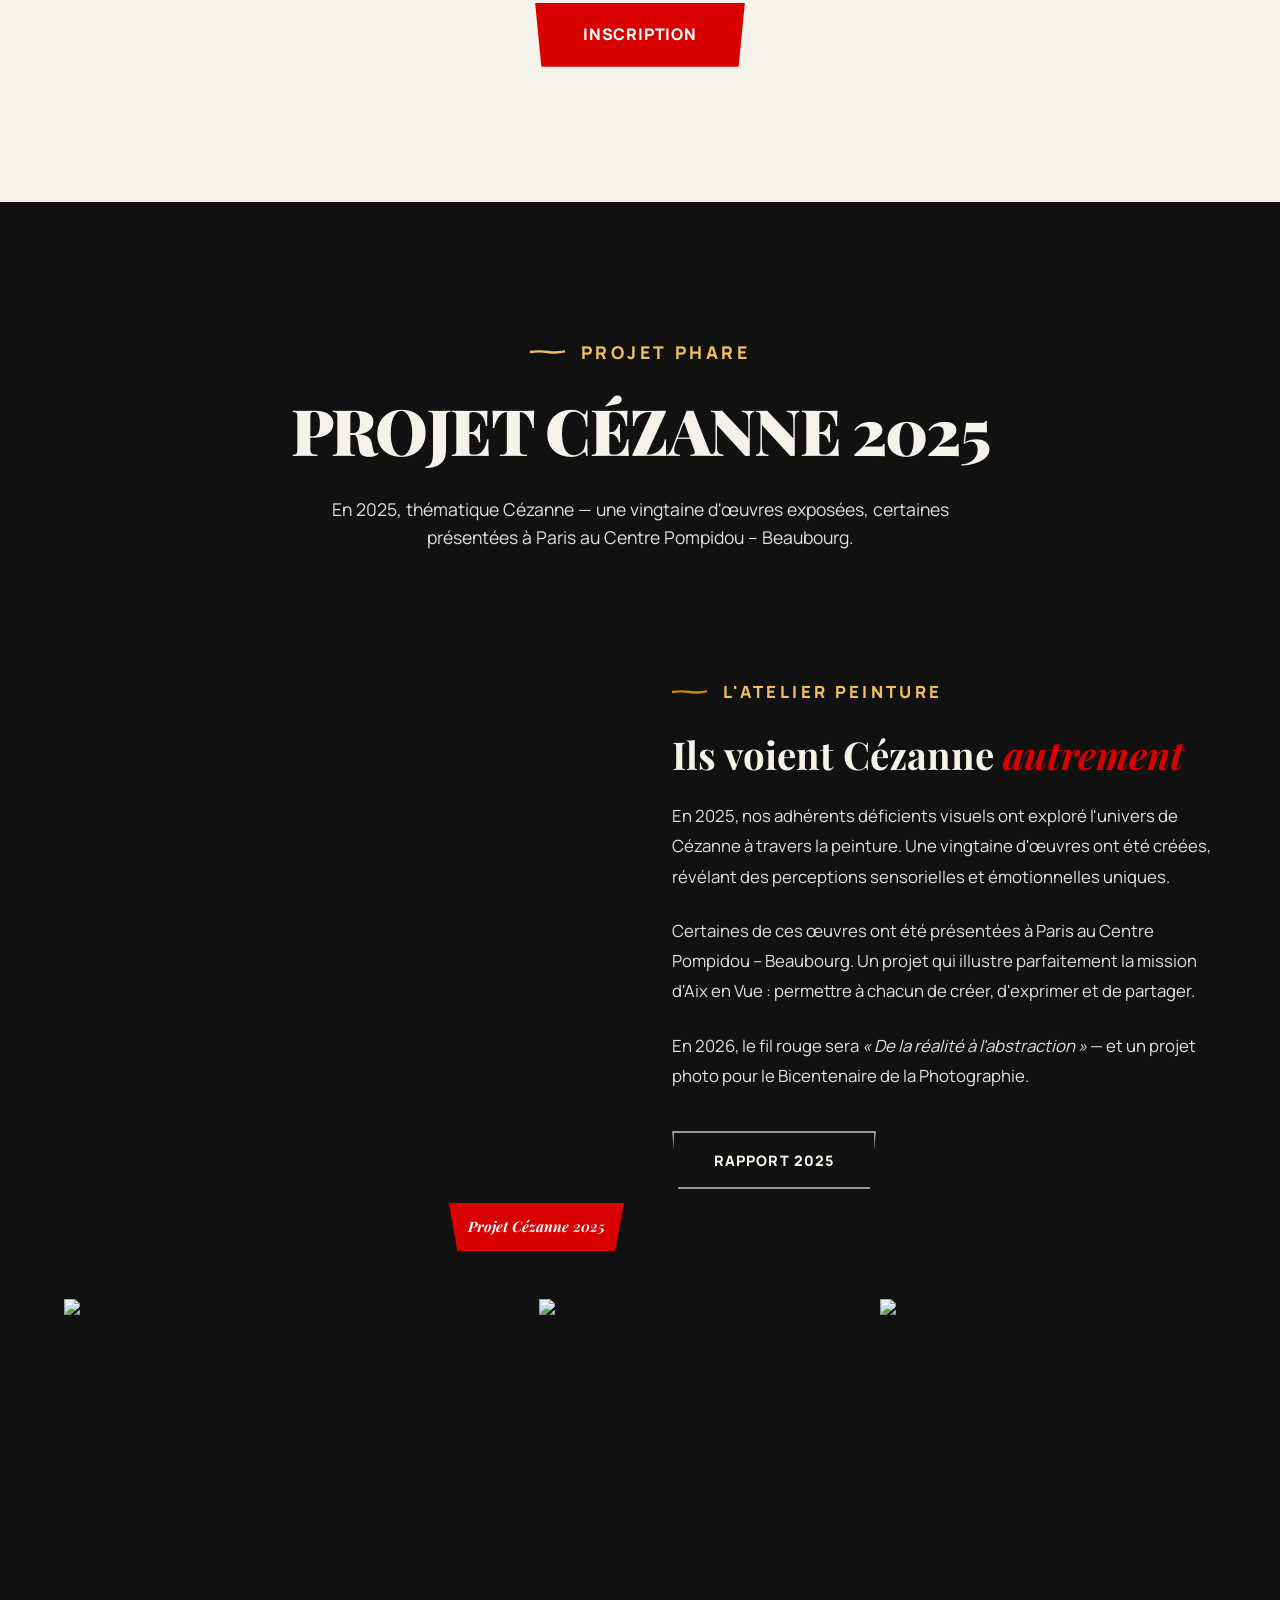
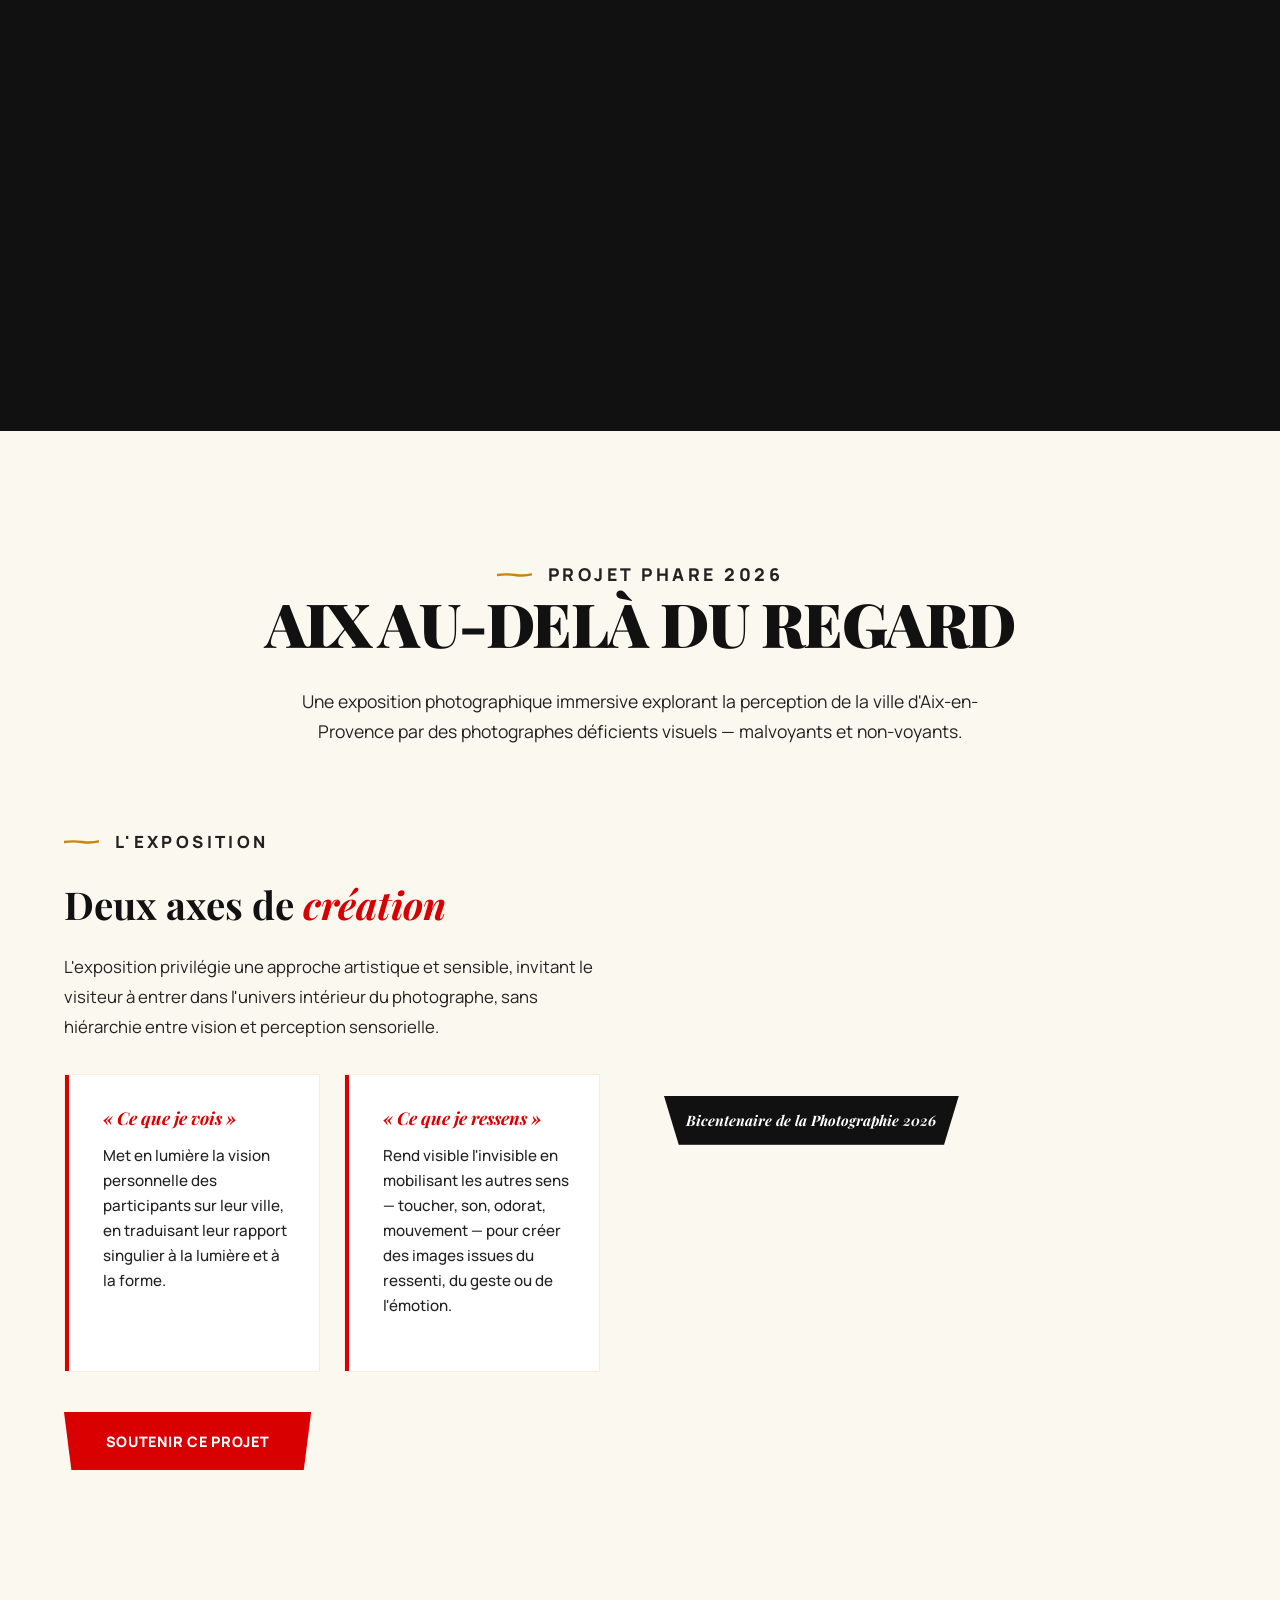
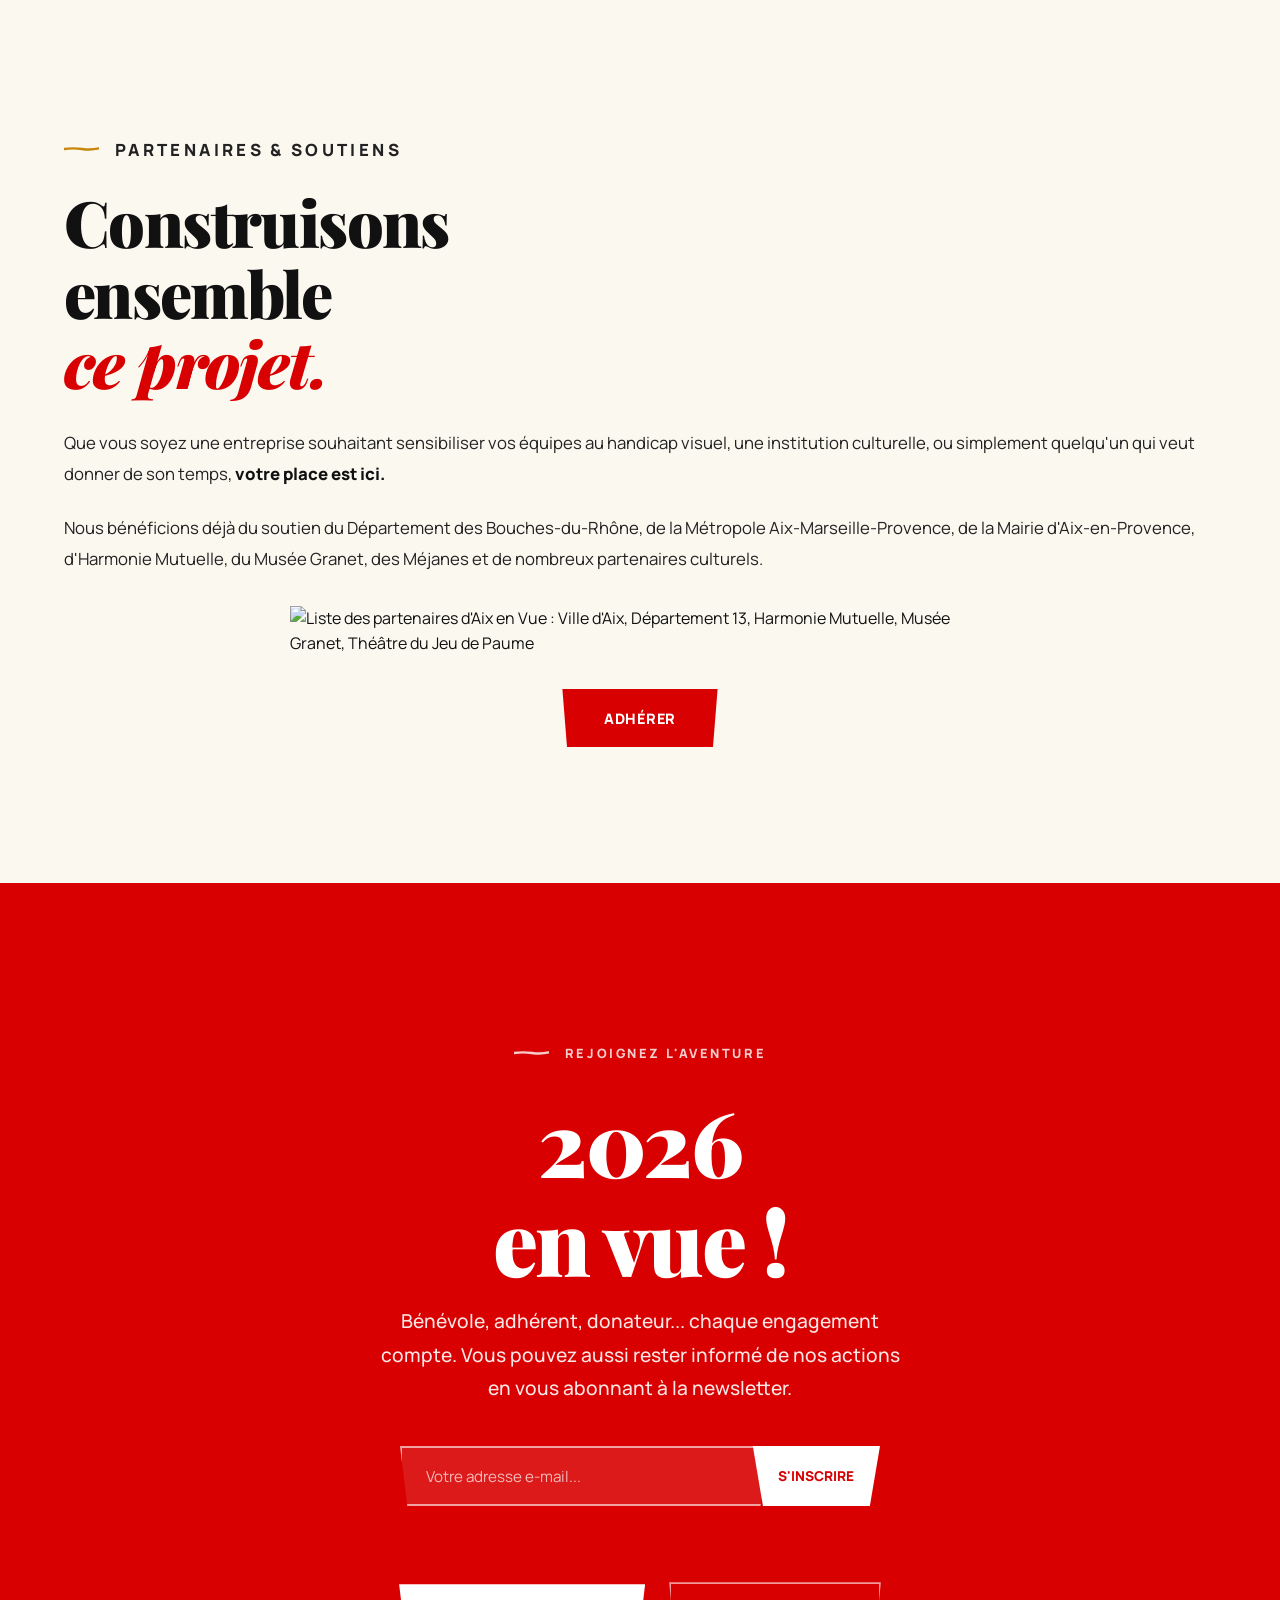
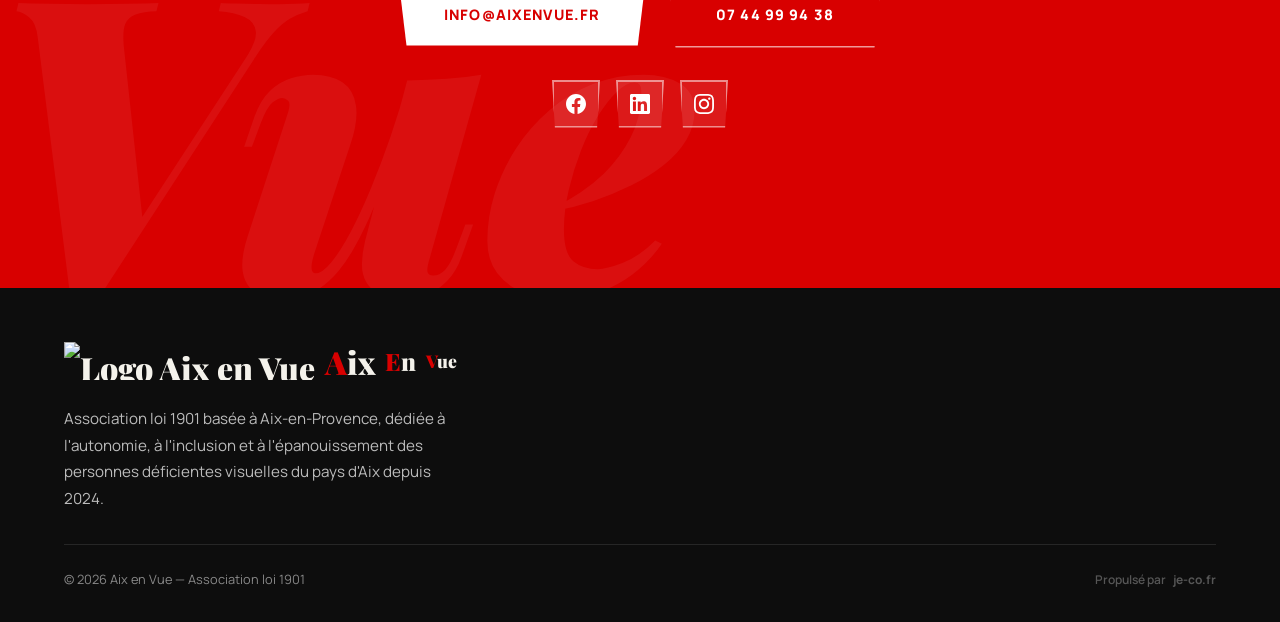
==== commit 0483ecc0: "fix: use DOMContentLoaded instead of load to prevent video from blocking display" ====
--- a/index.html
+++ b/index.html
@@ -1544,7 +1544,7 @@
 <script src="shared.js"></script>
 <script>
 // ===== PAGE LOAD =====
-window.addEventListener('load', () => setTimeout(() => document.body.classList.add('loaded'), 80));
+window.addEventListener('DOMContentLoaded', () => setTimeout(() => document.body.classList.add('loaded'), 80));
 
 // ===== HERO VIDEO LAZY LOADING =====
 (function() {
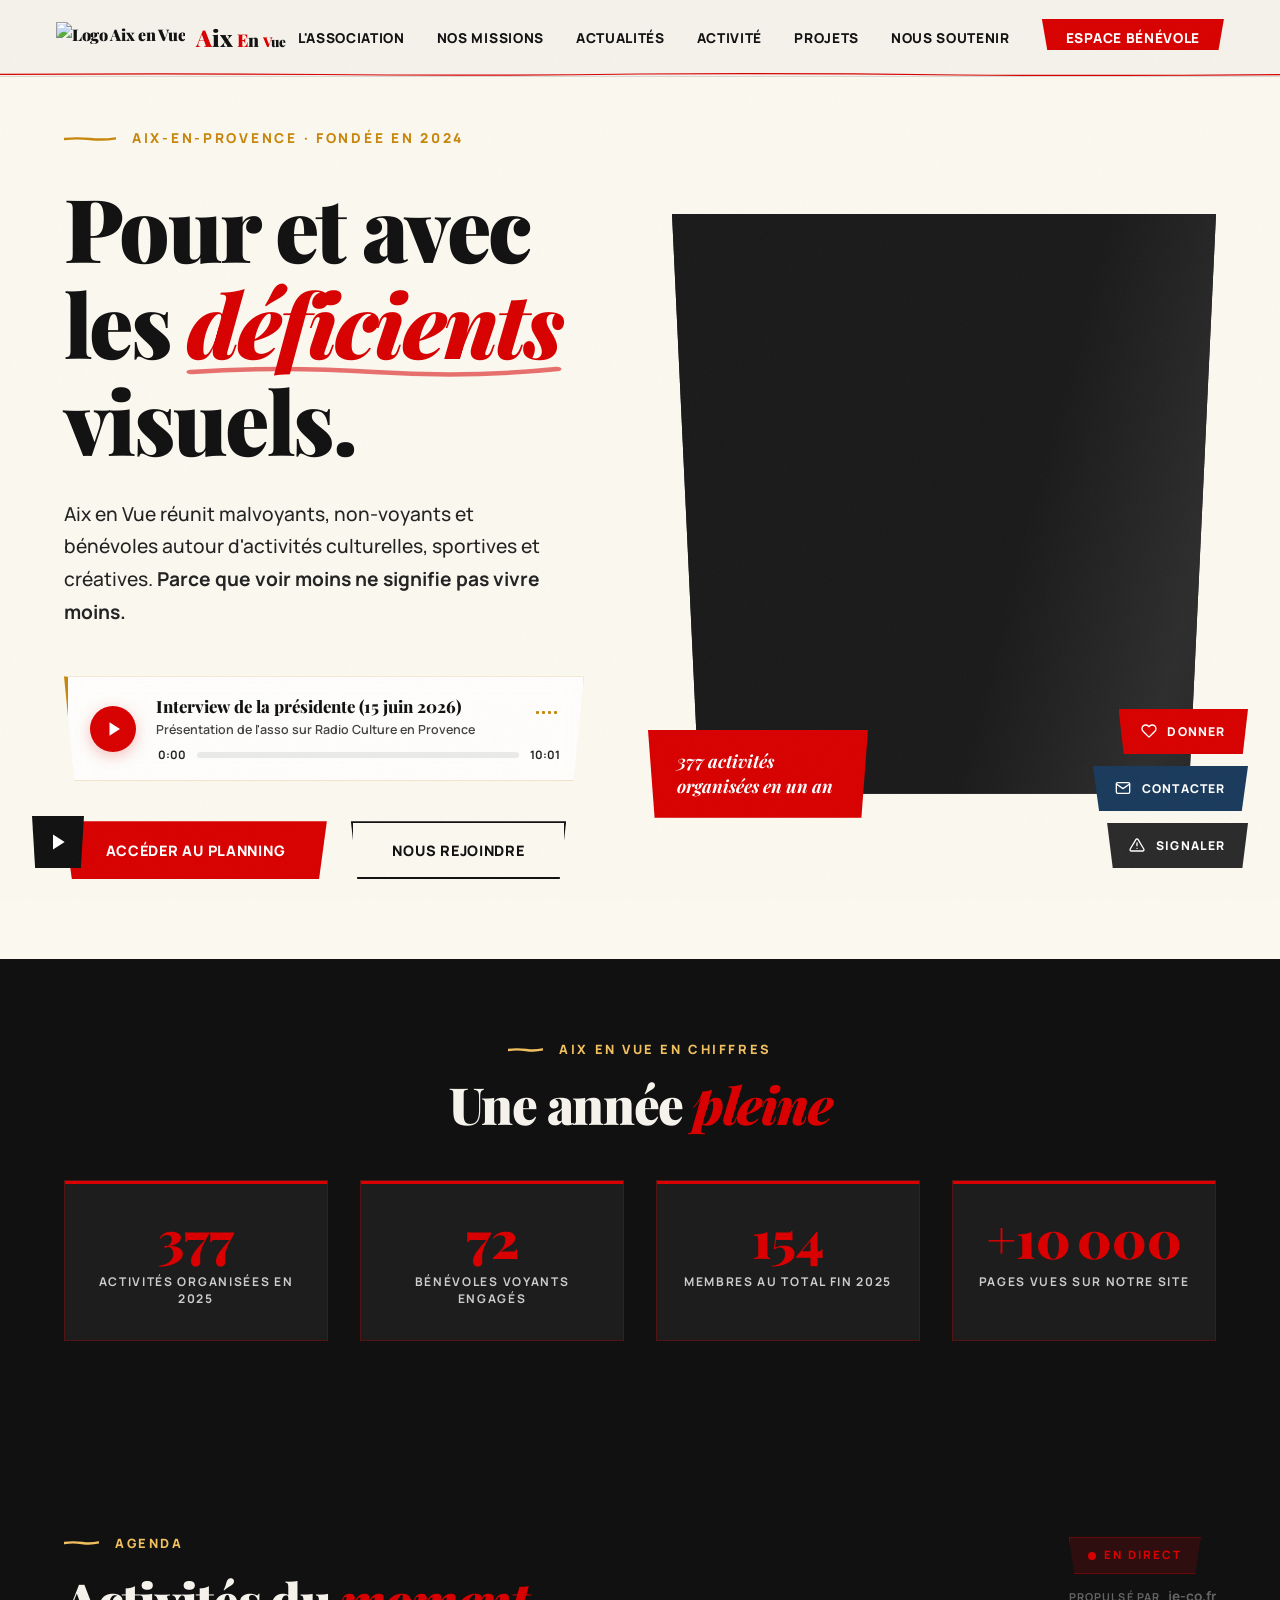
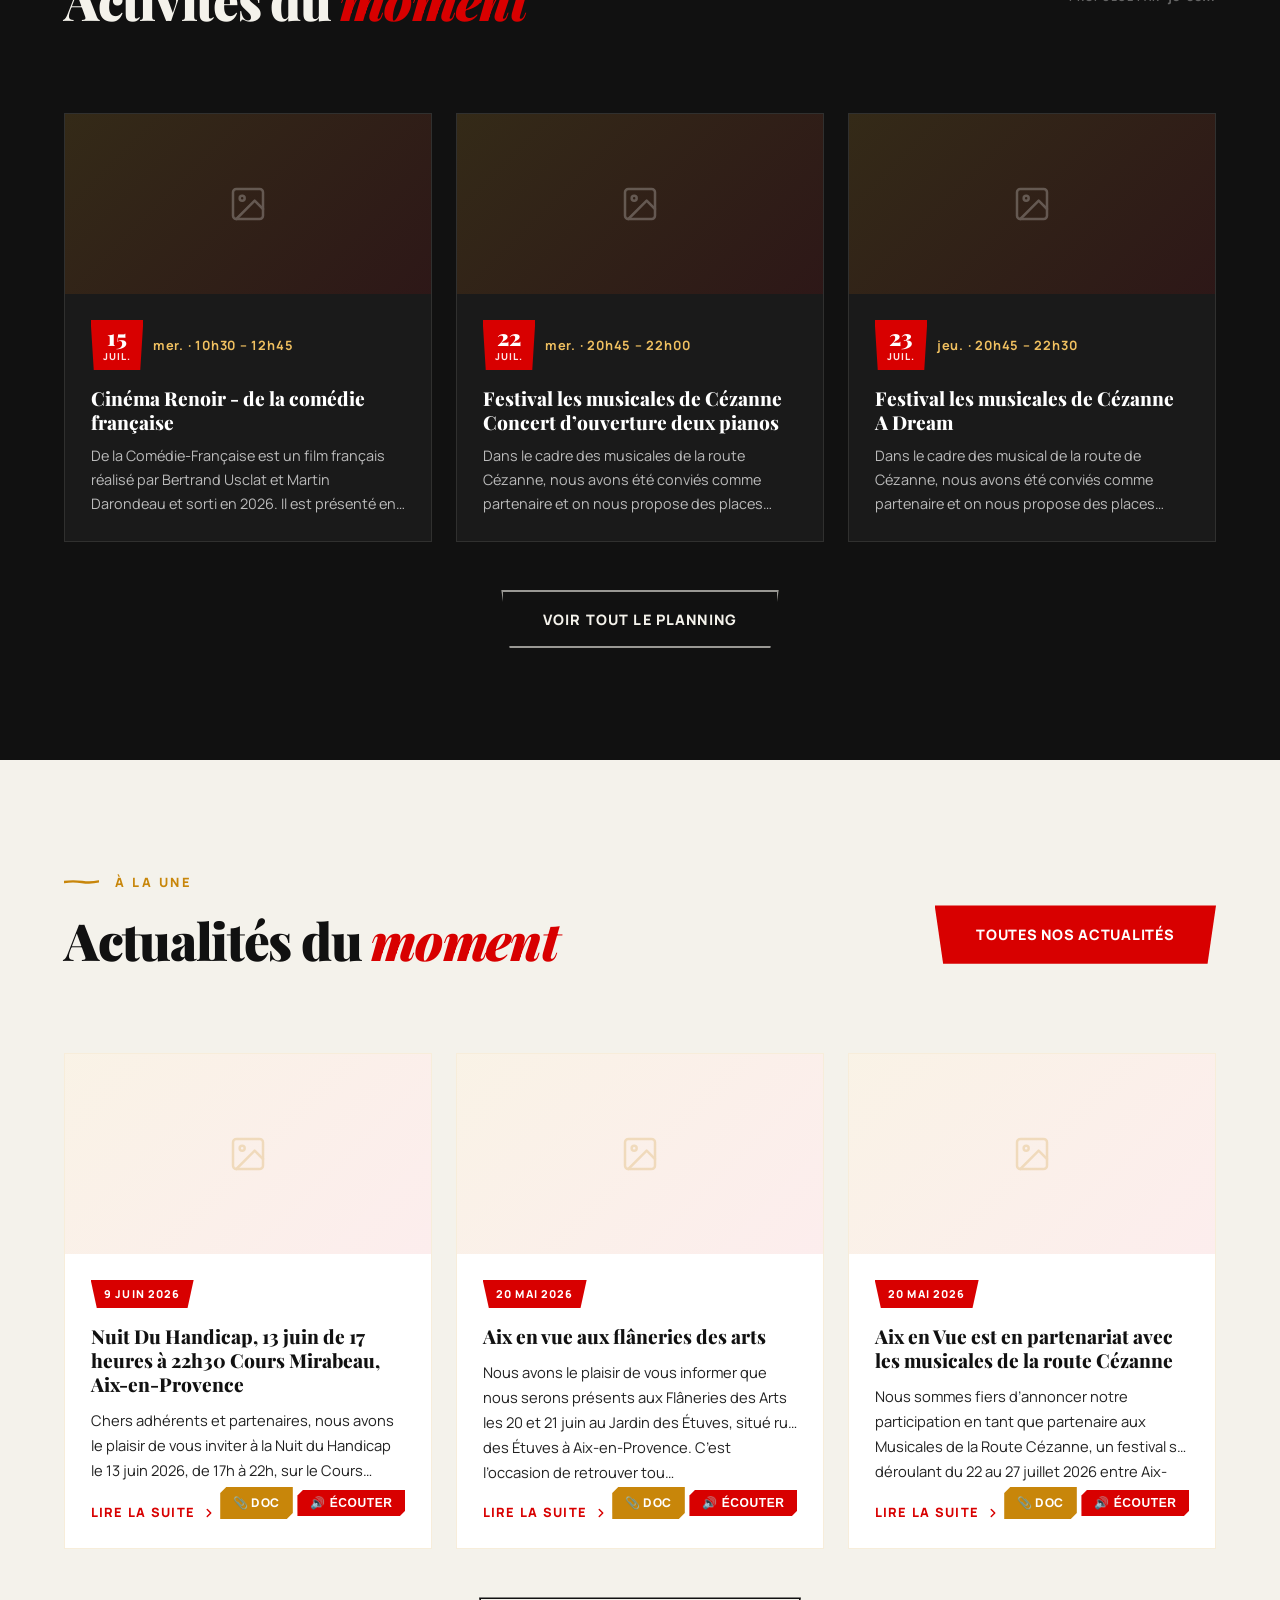
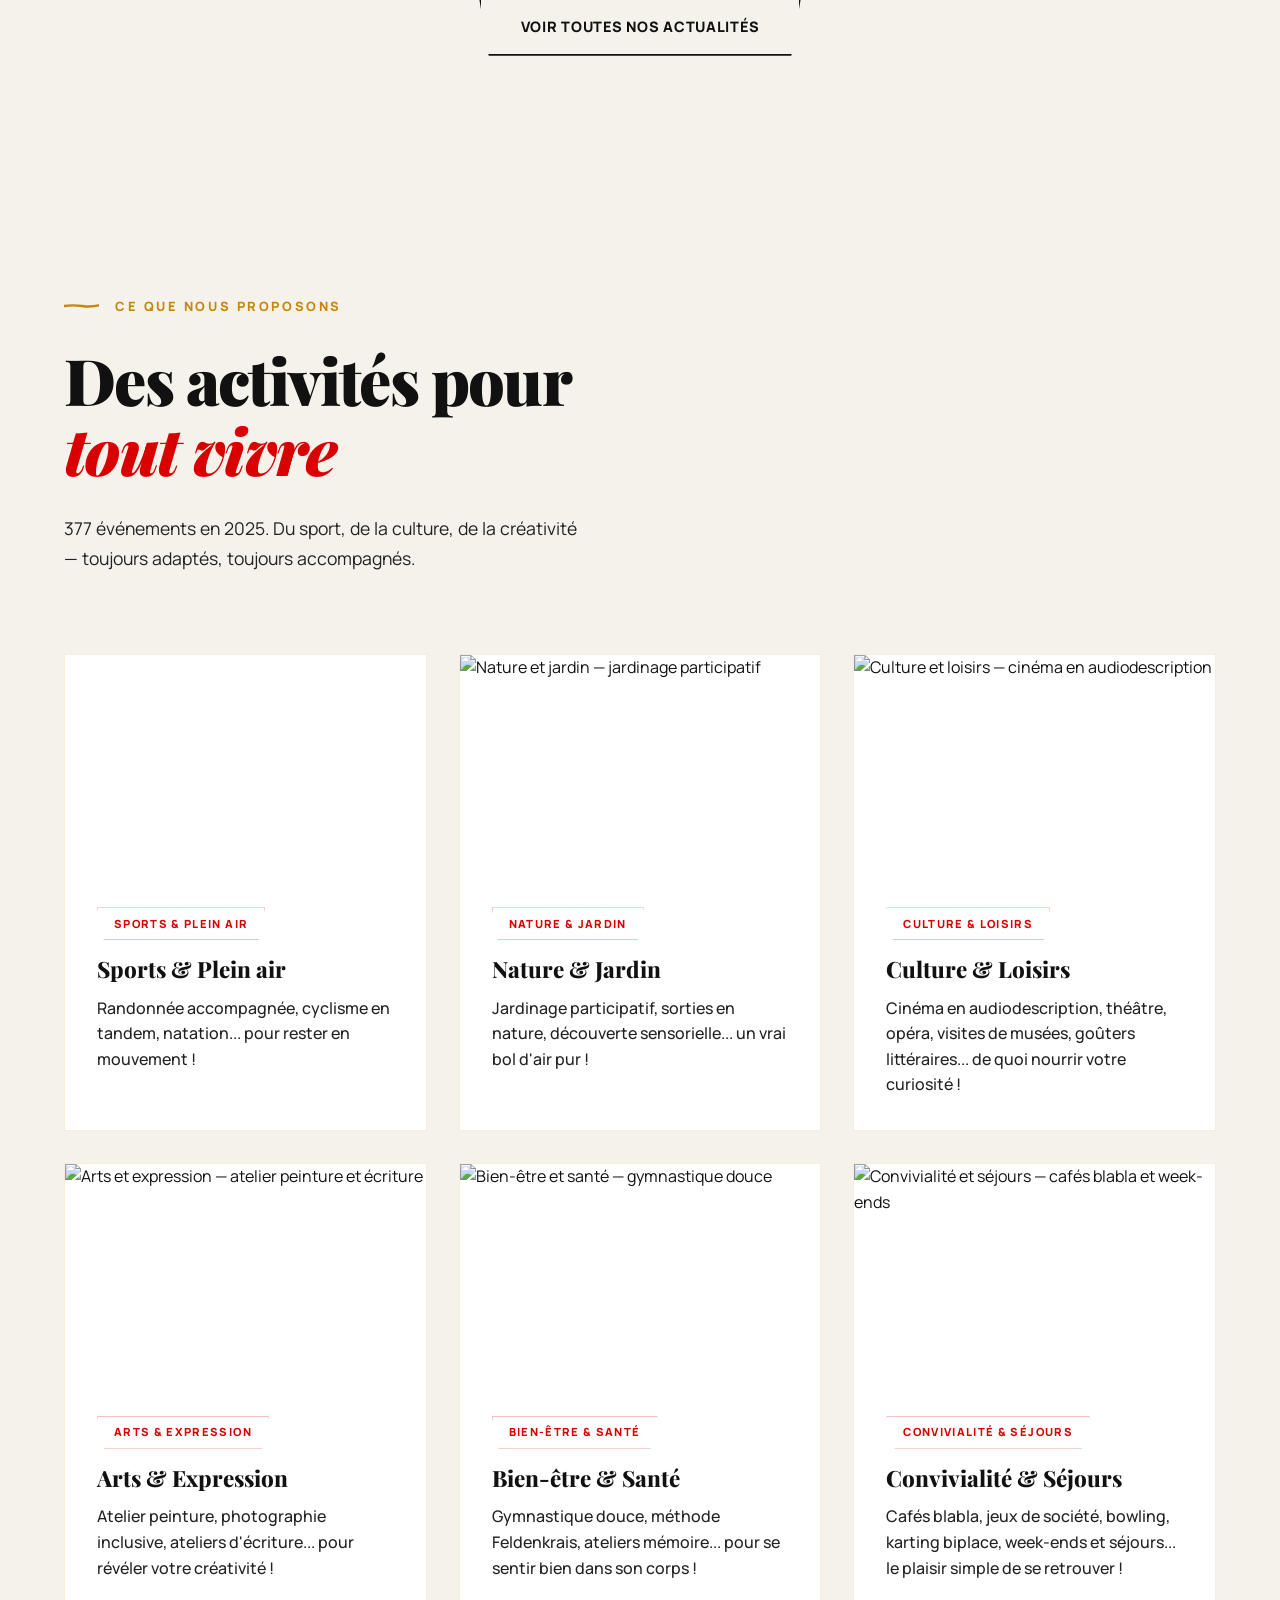
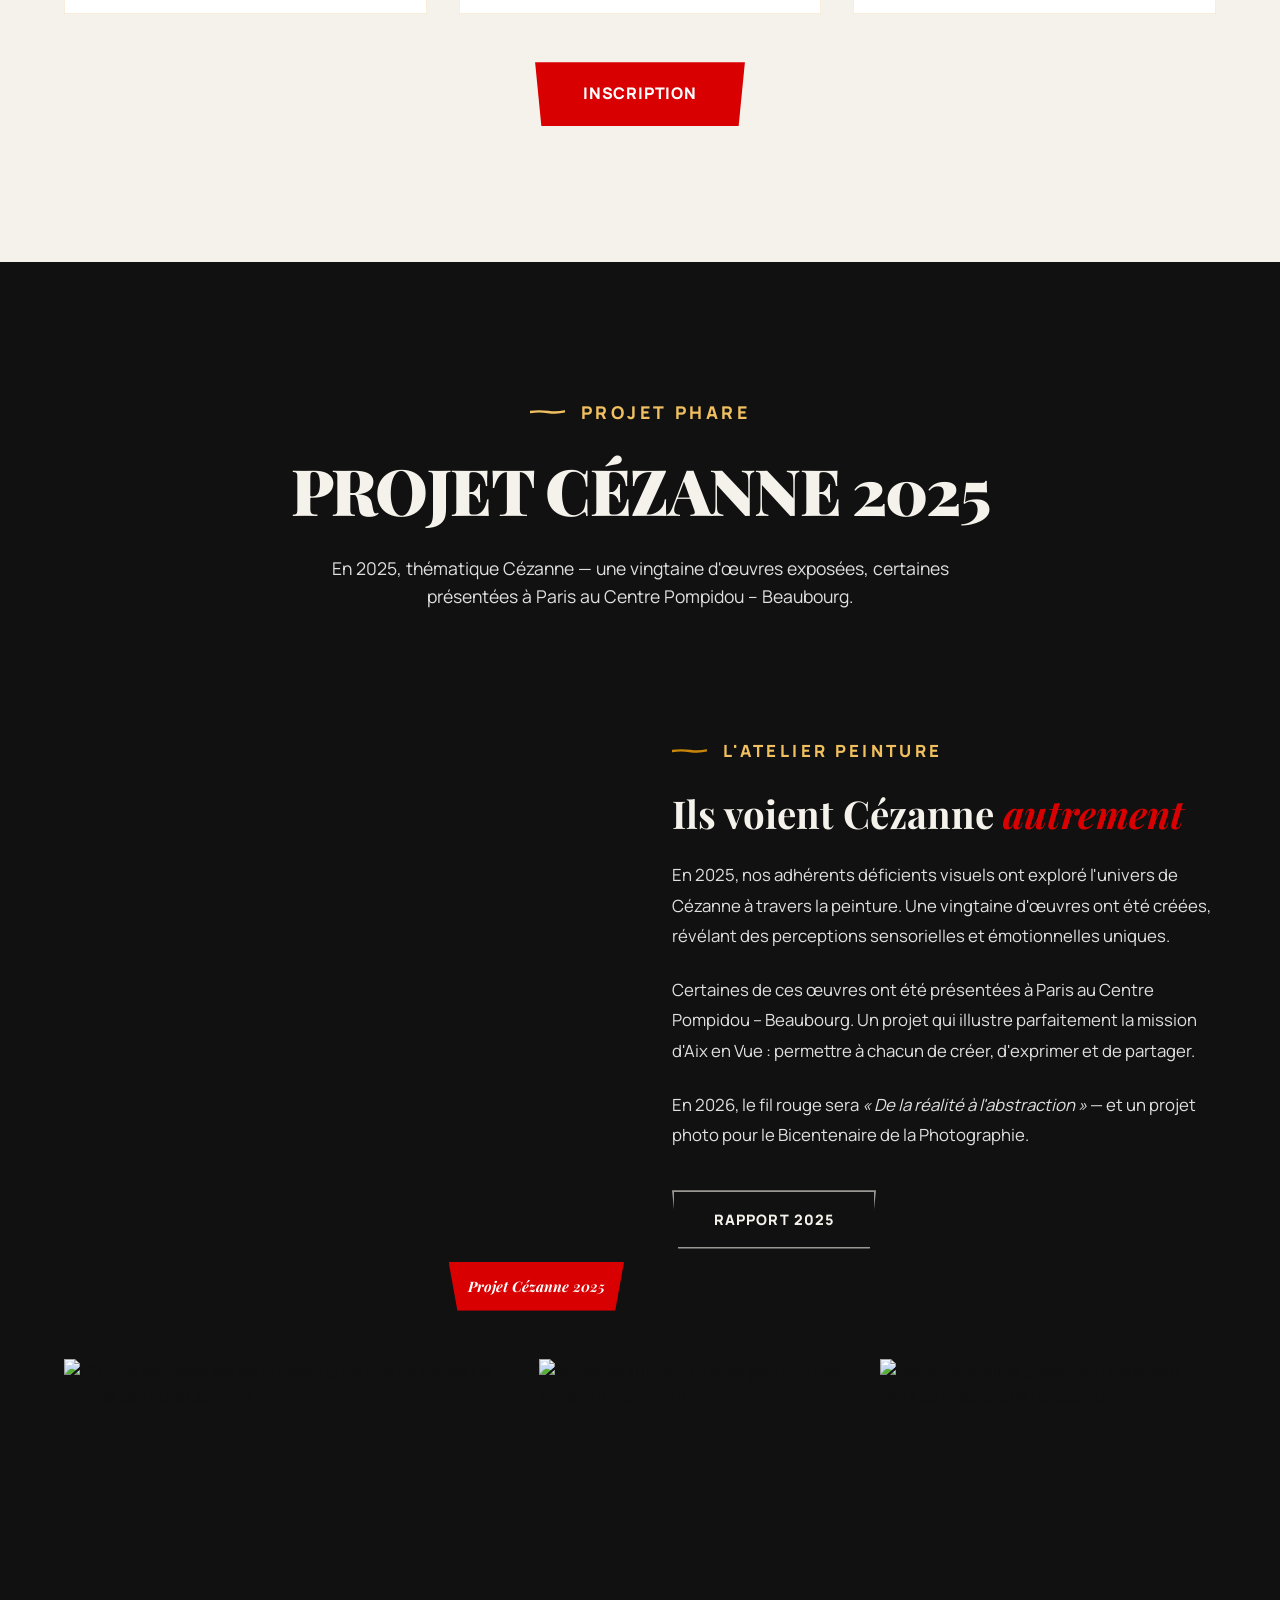
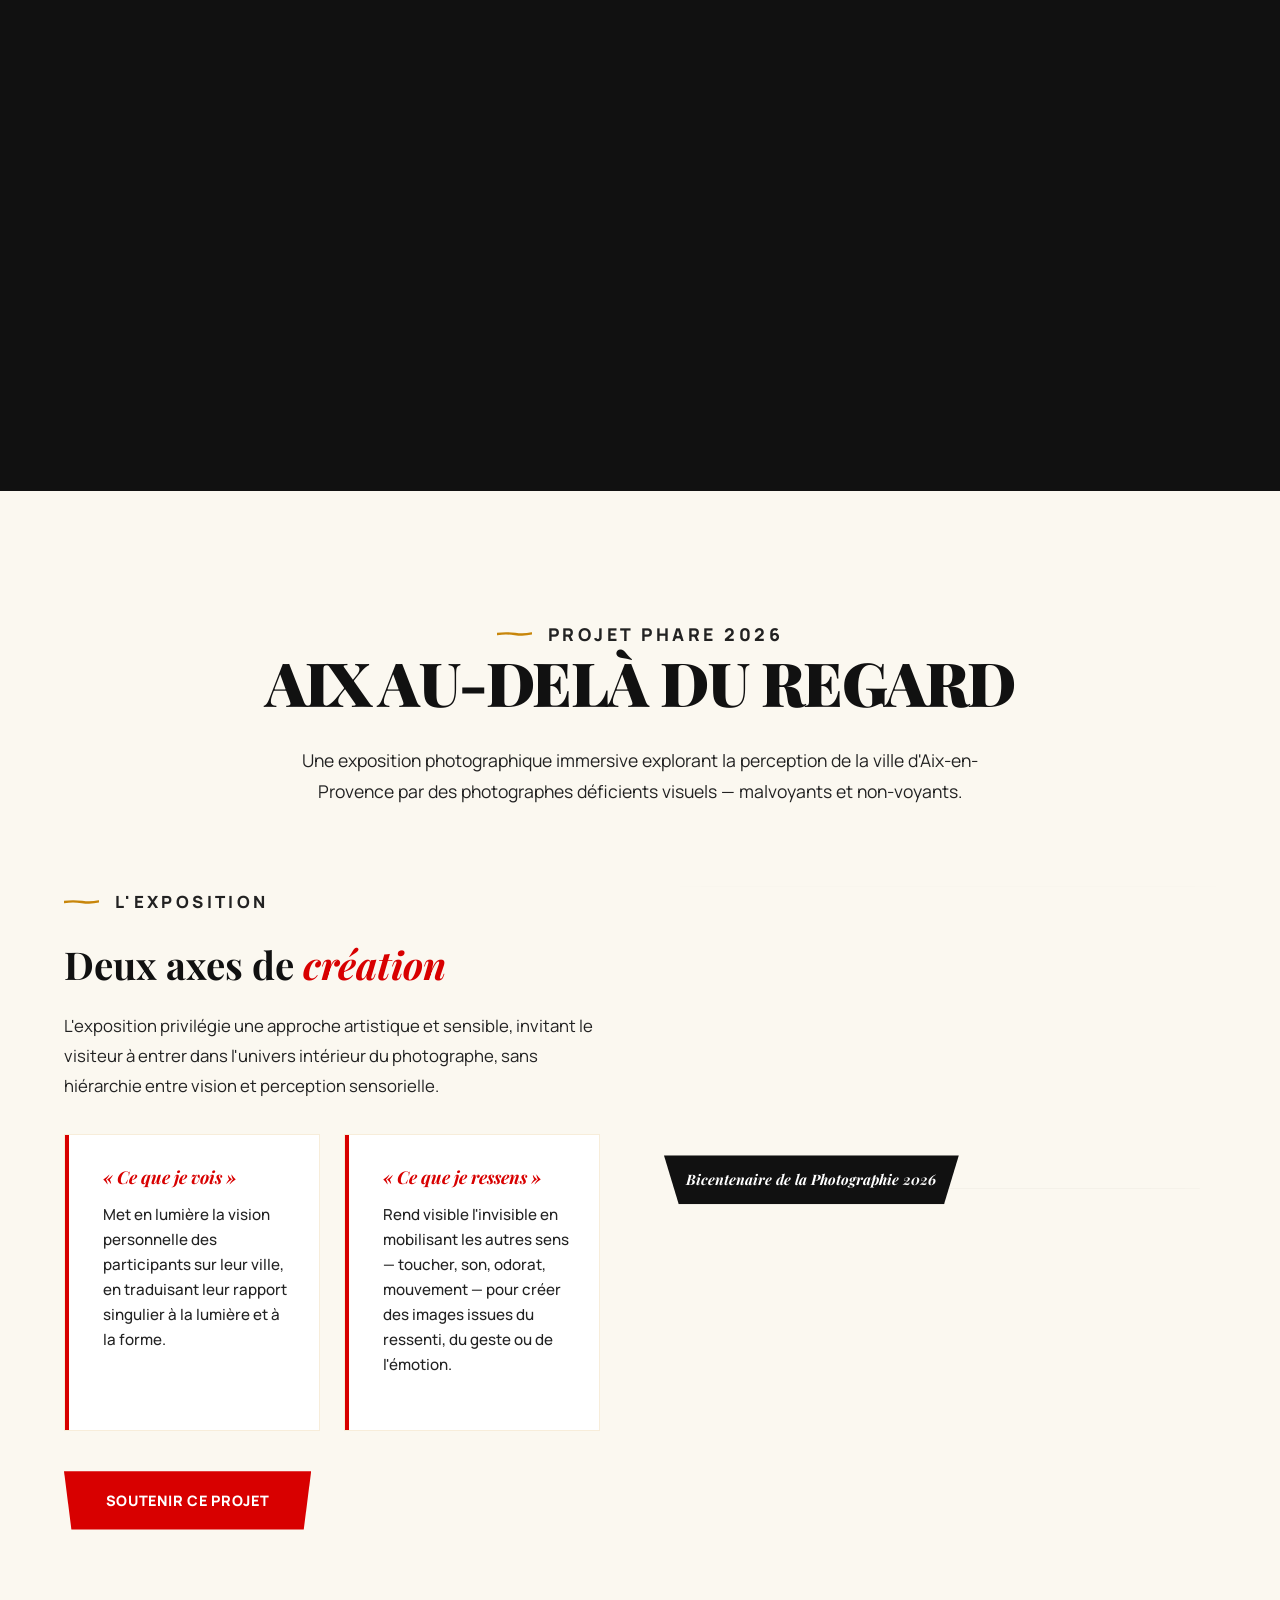
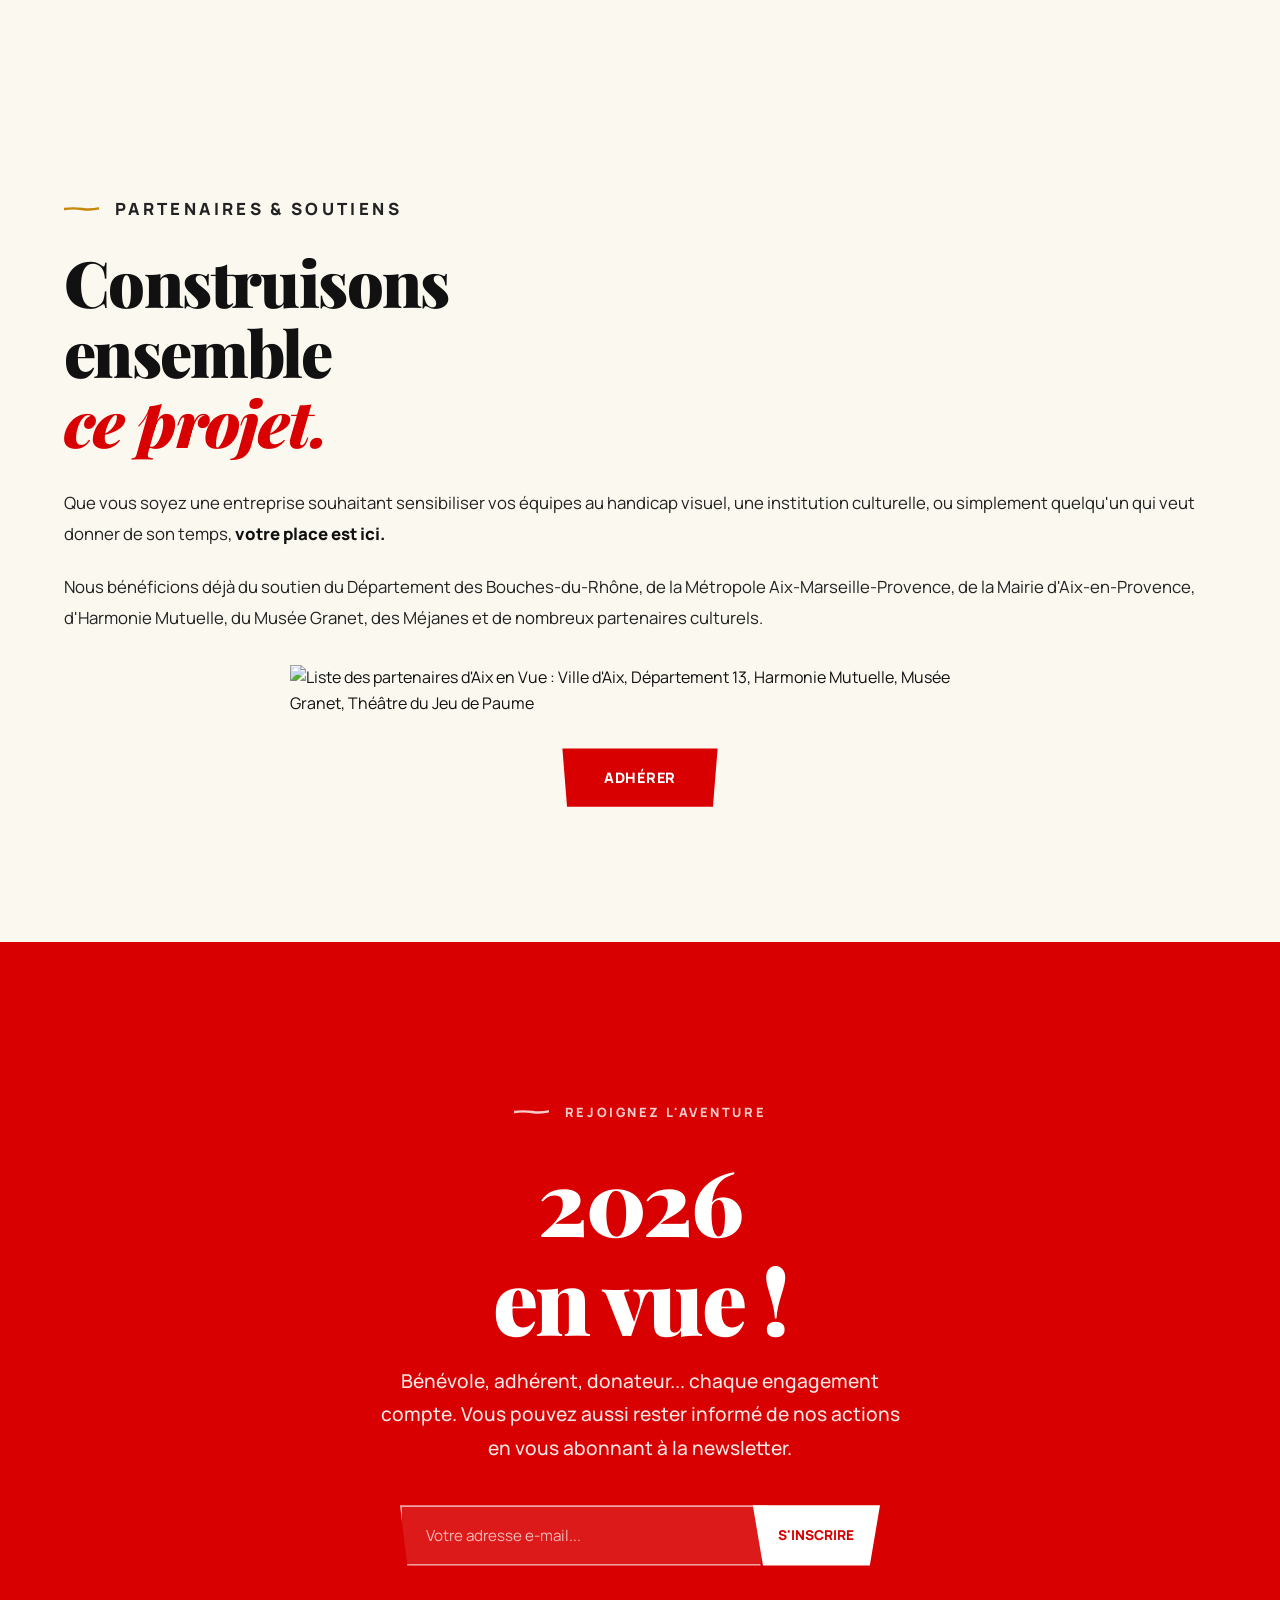
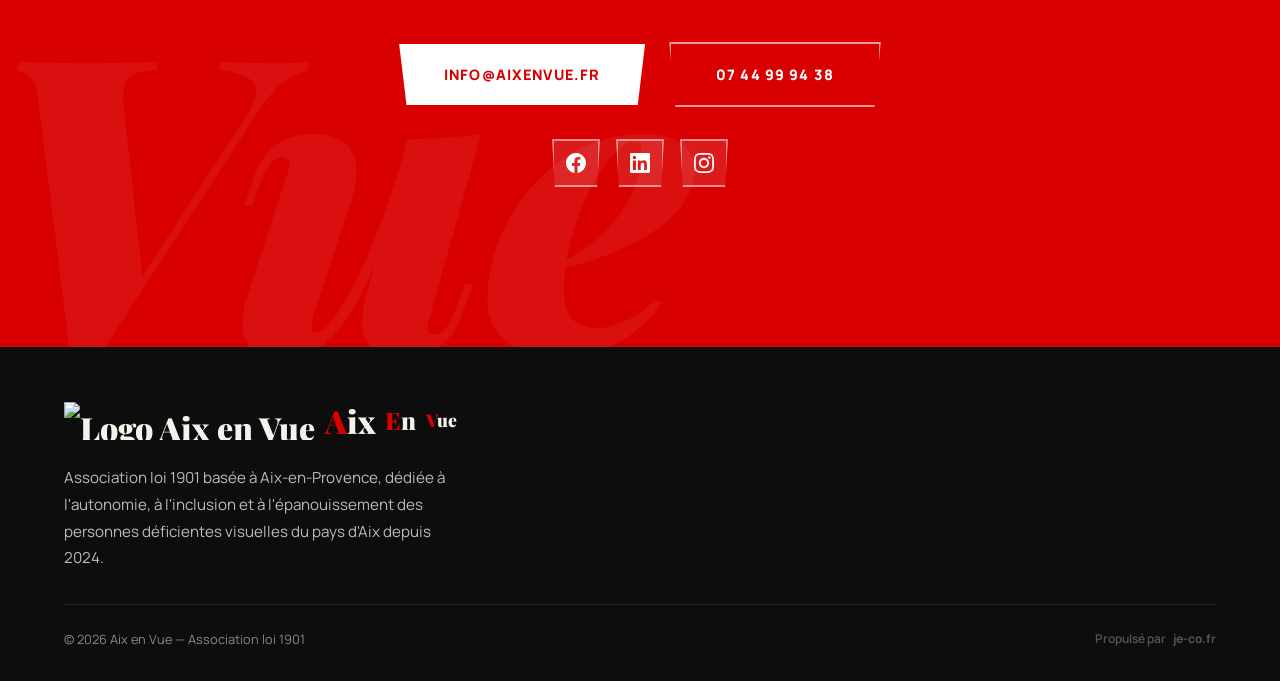
==== commit 5276fc9a: "Update index.html" ====
--- a/index.html
+++ b/index.html
@@ -92,6 +92,158 @@
 }
 .hero-actions { display:flex; gap:1.5rem; flex-wrap:wrap; opacity:0; transform:translateY(20px); transition:all .9s ease .5s; }
 
+/* ===== HERO AUDIO PLAYER ===== */
+.hero-audio-player {
+  display: flex;
+  align-items: center;
+  gap: 1.2rem;
+  background: rgba(255, 255, 255, 0.75);
+  backdrop-filter: blur(12px);
+  -webkit-backdrop-filter: blur(12px);
+  border: 1px solid rgba(200, 134, 10, 0.2);
+  border-left: 4px solid var(--ocre);
+  padding: 1rem 1.4rem;
+  margin-bottom: 2.5rem;
+  max-width: 520px;
+  box-shadow: 0 10px 30px rgba(0, 0, 0, 0.04);
+  clip-path: polygon(0 0, 100% 0, 98% 100%, 2% 100%);
+  opacity: 0;
+  transform: translateY(20px);
+  transition: all .9s ease .42s;
+}
+body.loaded .hero-audio-player {
+  opacity: 1;
+  transform: translateY(0);
+}
+.audio-play-btn {
+  background: var(--rouge);
+  color: white;
+  border: none;
+  width: 46px;
+  height: 46px;
+  border-radius: 50%;
+  display: flex;
+  align-items: center;
+  justify-content: center;
+  cursor: pointer;
+  transition: transform 0.2s, background-color 0.25s;
+  flex-shrink: 0;
+  box-shadow: 0 4px 15px rgba(216, 0, 0, 0.25);
+  outline: none;
+}
+.audio-play-btn:hover {
+  background: var(--noir);
+  transform: scale(1.08);
+}
+.audio-play-btn:focus-visible {
+  outline: 3px solid var(--ocre);
+  outline-offset: 2px;
+}
+.audio-play-btn svg {
+  width: 18px;
+  height: 18px;
+}
+.audio-play-btn .play-icon {
+  margin-left: 2px;
+}
+.audio-info {
+  flex-grow: 1;
+  display: flex;
+  flex-direction: column;
+  min-width: 0;
+}
+.audio-header-row {
+  display: flex;
+  align-items: center;
+  justify-content: space-between;
+  gap: 0.5rem;
+}
+.audio-title {
+  font-family: 'Playfair Display', serif;
+  font-weight: 800;
+  font-size: 1.05rem;
+  color: var(--noir);
+  white-space: nowrap;
+  overflow: hidden;
+  text-overflow: ellipsis;
+}
+.audio-subtitle {
+  font-size: 0.78rem;
+  color: var(--gris);
+  font-weight: 600;
+  opacity: 0.85;
+  margin-bottom: 0.35rem;
+  white-space: nowrap;
+  overflow: hidden;
+  text-overflow: ellipsis;
+}
+.audio-controls-row {
+  display: flex;
+  align-items: center;
+  gap: 0.6rem;
+}
+.audio-time {
+  font-size: 0.72rem;
+  font-weight: 700;
+  color: var(--gris);
+  min-width: 32px;
+  text-align: center;
+}
+.audio-progress-bar {
+  flex-grow: 1;
+  height: 6px;
+  background: rgba(0, 0, 0, 0.08);
+  border-radius: 3px;
+  cursor: pointer;
+  position: relative;
+  outline: none;
+}
+.audio-progress-bar:focus-visible {
+  outline: 2px solid var(--ocre);
+  outline-offset: 1px;
+}
+.audio-progress {
+  height: 100%;
+  background: var(--rouge);
+  border-radius: 3px;
+  width: 0;
+}
+.audio-visualizer {
+  display: flex;
+  align-items: flex-end;
+  gap: 3px;
+  height: 14px;
+  flex-shrink: 0;
+  margin-right: 0.2rem;
+}
+.audio-visualizer span {
+  display: inline-block;
+  width: 3px;
+  height: 3px;
+  background: var(--ocre);
+  border-radius: 1px;
+  transition: height 0.15s ease;
+}
+.hero-audio-player.playing .audio-visualizer span {
+  animation: equalize 1.2s ease-in-out infinite alternate;
+}
+.hero-audio-player.playing .audio-visualizer span:nth-child(1) { animation-duration: 0.8s; }
+.hero-audio-player.playing .audio-visualizer span:nth-child(2) { animation-duration: 1.1s; animation-delay: 0.15s; }
+.hero-audio-player.playing .audio-visualizer span:nth-child(3) { animation-duration: 0.9s; animation-delay: 0.3s; }
+.hero-audio-player.playing .audio-visualizer span:nth-child(4) { animation-duration: 1.2s; animation-delay: 0.05s; }
+
+@keyframes equalize {
+  0% { height: 3px; }
+  100% { height: 14px; }
+}
+
+@media(max-width:1050px) {
+  .hero-audio-player {
+    margin-left: auto;
+    margin-right: auto;
+  }
+}
+
 /* ===== HERO VISUAL — VIDEO LAZY LOADING ===== */
 .hero-visual {
   position:relative; z-index:2;
@@ -196,6 +348,7 @@
 body.loaded .hero-eyebrow,
 body.loaded .hero-title,
 body.loaded .hero-sub,
+body.loaded .hero-audio-player,
 body.loaded .hero-actions,
 body.loaded .hero-visual { opacity:1; transform:translateY(0) translateX(0); }
 
@@ -1167,6 +1320,45 @@
       Aix en Vue réunit malvoyants, non-voyants et bénévoles autour d'activités culturelles, sportives et créatives.
       <strong>Parce que voir moins ne signifie pas vivre moins.</strong>
     </p>
+
+    <!-- Interview de la Présidente (Lecteur Audio) -->
+    <div class="hero-audio-player" role="region" aria-label="Interview audio de la présidente">
+      <button class="audio-play-btn" id="hero-audio-play" aria-label="Écouter l'interview de la présidente (15 juin 2026)">
+        <!-- Play Icon -->
+        <svg class="play-icon" viewBox="0 0 24 24" fill="currentColor" aria-hidden="true">
+          <polygon points="6 3 20 12 6 21 6 3"/>
+        </svg>
+        <!-- Pause Icon -->
+        <svg class="pause-icon" viewBox="0 0 24 24" fill="none" stroke="currentColor" stroke-width="2.5" stroke-linecap="round" stroke-linejoin="round" aria-hidden="true" style="display:none;">
+          <line x1="8" y1="5" x2="8" y2="19"/>
+          <line x1="16" y1="5" x2="16" y2="19"/>
+        </svg>
+      </button>
+      
+      <div class="audio-info">
+        <div class="audio-header-row">
+          <span class="audio-title">Interview de la présidente (15 juin 2026)</span>
+          <!-- Mini Égaliseur Visuel -->
+          <div class="audio-visualizer" id="hero-audio-visualizer">
+            <span></span>
+            <span></span>
+            <span></span>
+            <span></span>
+          </div>
+        </div>
+        <span class="audio-subtitle">Présentation de l'asso sur Radio Culture en Provence</span>
+        
+        <div class="audio-controls-row">
+          <span class="audio-time current" id="hero-audio-current">0:00</span>
+          <div class="audio-progress-bar" id="hero-audio-progress-bar" role="slider" aria-label="Progression de l'audio" aria-valuemin="0" aria-valuemax="100" aria-valuenow="0" tabindex="0">
+            <div class="audio-progress" id="hero-audio-progress"></div>
+          </div>
+          <span class="audio-time duration" id="hero-audio-duration">--:--</span>
+        </div>
+      </div>
+      <audio id="hero-audio" src="audiokarine.mp3" preload="metadata"></audio>
+    </div>
+
     <div class="hero-actions">
       <a href="https://www.appsheet.com/start/732b3c01-876f-4658-a597-2f0d193288fc" target="_blank" rel="noopener" class="btn-primary"><span>Accéder au planning</span></a>
       <a href="#contact" class="btn-outline">Nous rejoindre</a>
@@ -1890,6 +2082,7 @@
         if (!audioObj) {
           audioObj = new Audio(item.audio);
           audioObj.className = 'card-audio-element'; // pour identification
+          document.body.appendChild(audioObj); // Ajout au DOM pour la synchronisation
           audioObj.addEventListener('ended', function() {
             audioBtn.innerHTML = '🔊 Écouter';
             audioBtn.style.background = 'var(--rouge)';
@@ -2028,13 +2221,114 @@
     btn.setAttribute('aria-label', "Activer la musique d'ambiance");
   }
 
+  // Événements natifs pour synchroniser avec d'autres sources audio
+  audio.addEventListener('play', setPlaying);
+  audio.addEventListener('pause', setPaused);
+
   btn.addEventListener('click', function(e) {
     e.stopPropagation();
     if (audio.paused) {
-      audio.play().then(setPlaying).catch(() => {});
+      audio.play().catch(() => {});
     } else {
       audio.pause();
-      setPaused();
+    }
+  });
+})();
+
+// ===== HERO AUDIO PLAYER =====
+(function() {
+  const audio = document.getElementById('hero-audio');
+  const playBtn = document.getElementById('hero-audio-play');
+  const player = document.querySelector('.hero-audio-player');
+  const progressBar = document.getElementById('hero-audio-progress-bar');
+  const progress = document.getElementById('hero-audio-progress');
+  const currentTimeEl = document.getElementById('hero-audio-current');
+  const durationTimeEl = document.getElementById('hero-audio-duration');
+  
+  if (!audio || !playBtn || !player) return;
+
+  const playIcon = playBtn.querySelector('.play-icon');
+  const pauseIcon = playBtn.querySelector('.pause-icon');
+
+  function formatTime(secs) {
+    if (isNaN(secs)) return '0:00';
+    const m = Math.floor(secs / 60);
+    const s = Math.floor(secs % 60);
+    return m + ':' + (s < 10 ? '0' : '') + s;
+  }
+
+  audio.addEventListener('loadedmetadata', function() {
+    durationTimeEl.textContent = formatTime(audio.duration);
+  });
+
+  if (audio.readyState >= 1) {
+    durationTimeEl.textContent = formatTime(audio.duration);
+  }
+
+  audio.addEventListener('timeupdate', function() {
+    if (audio.duration) {
+      const pct = (audio.currentTime / audio.duration) * 100;
+      progress.style.width = pct + '%';
+      progressBar.setAttribute('aria-valuenow', Math.round(pct));
+      currentTimeEl.textContent = formatTime(audio.currentTime);
+    }
+  });
+
+  audio.addEventListener('play', function() {
+    player.classList.add('playing');
+    playIcon.style.display = 'none';
+    pauseIcon.style.display = 'block';
+    playBtn.setAttribute('aria-label', "Mettre en pause l'interview");
+  });
+
+  audio.addEventListener('pause', function() {
+    player.classList.remove('playing');
+    playIcon.style.display = 'block';
+    pauseIcon.style.display = 'none';
+    playBtn.setAttribute('aria-label', "Écouter l'interview de la présidente");
+  });
+
+  audio.addEventListener('ended', function() {
+    audio.currentTime = 0;
+  });
+
+  playBtn.addEventListener('click', function(e) {
+    e.stopPropagation();
+    if (audio.paused) {
+      // Pause all other audios
+      document.querySelectorAll('audio').forEach(function(aud) {
+        if (aud !== audio) aud.pause();
+      });
+      // Stop card audios UI
+      document.querySelectorAll('.actu-card-audio-btn').forEach(function(btn) {
+        if (btn.innerHTML.includes('Pause')) {
+          btn.innerHTML = '🔊 Écouter';
+          btn.style.background = 'var(--rouge)';
+        }
+      });
+      audio.play().catch(() => {});
+    } else {
+      audio.pause();
+    }
+  });
+
+  progressBar.addEventListener('click', function(e) {
+    const rect = progressBar.getBoundingClientRect();
+    const pos = (e.clientX - rect.left) / rect.width;
+    if (audio.duration) {
+      audio.currentTime = pos * audio.duration;
+    }
+  });
+
+  progressBar.addEventListener('keydown', function(e) {
+    if (!audio.duration) return;
+    let step = 5;
+    if (e.key === 'ArrowRight') {
+      audio.currentTime = Math.min(audio.currentTime + step, audio.duration);
+      e.preventDefault();
+    } else if (e.key === 'ArrowLeft') {
+      audio.currentTime = Math.max(audio.currentTime - step, 0);
+      e.preventDefault();
     }
   });
 })();
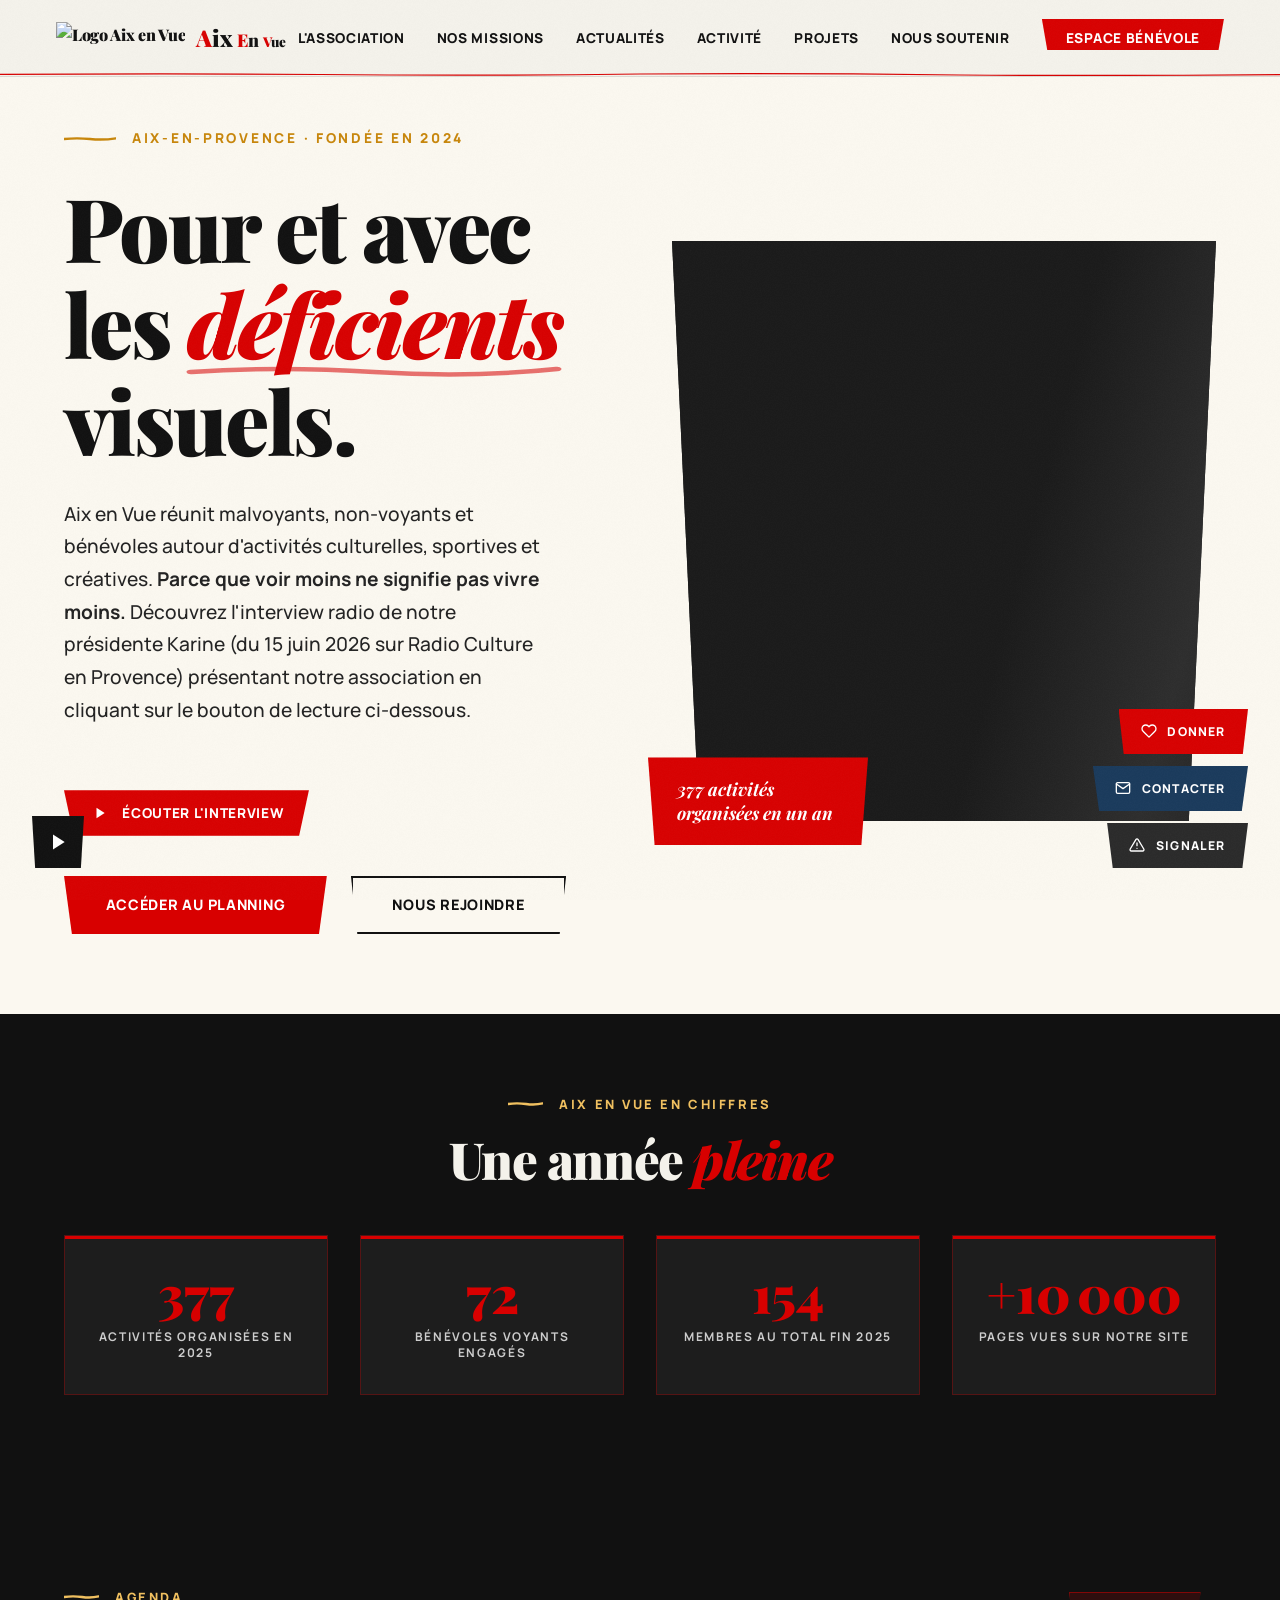
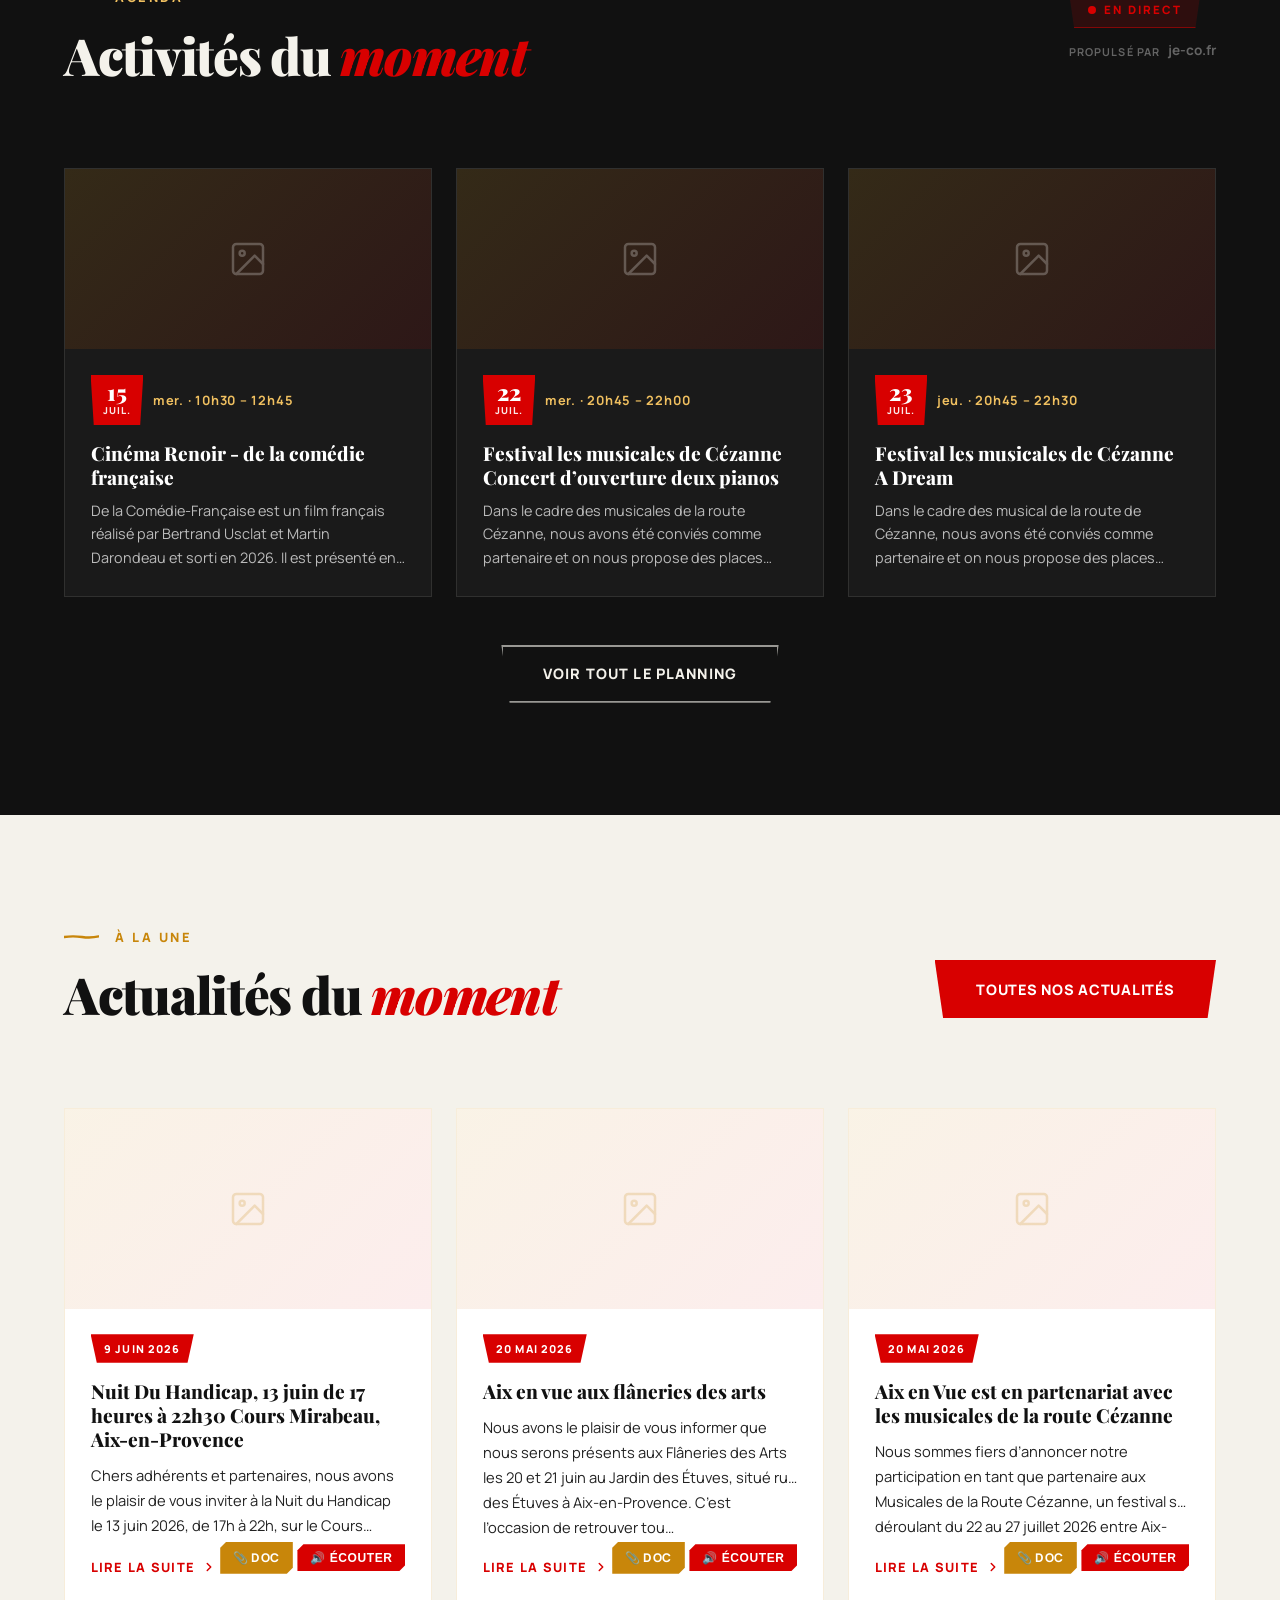
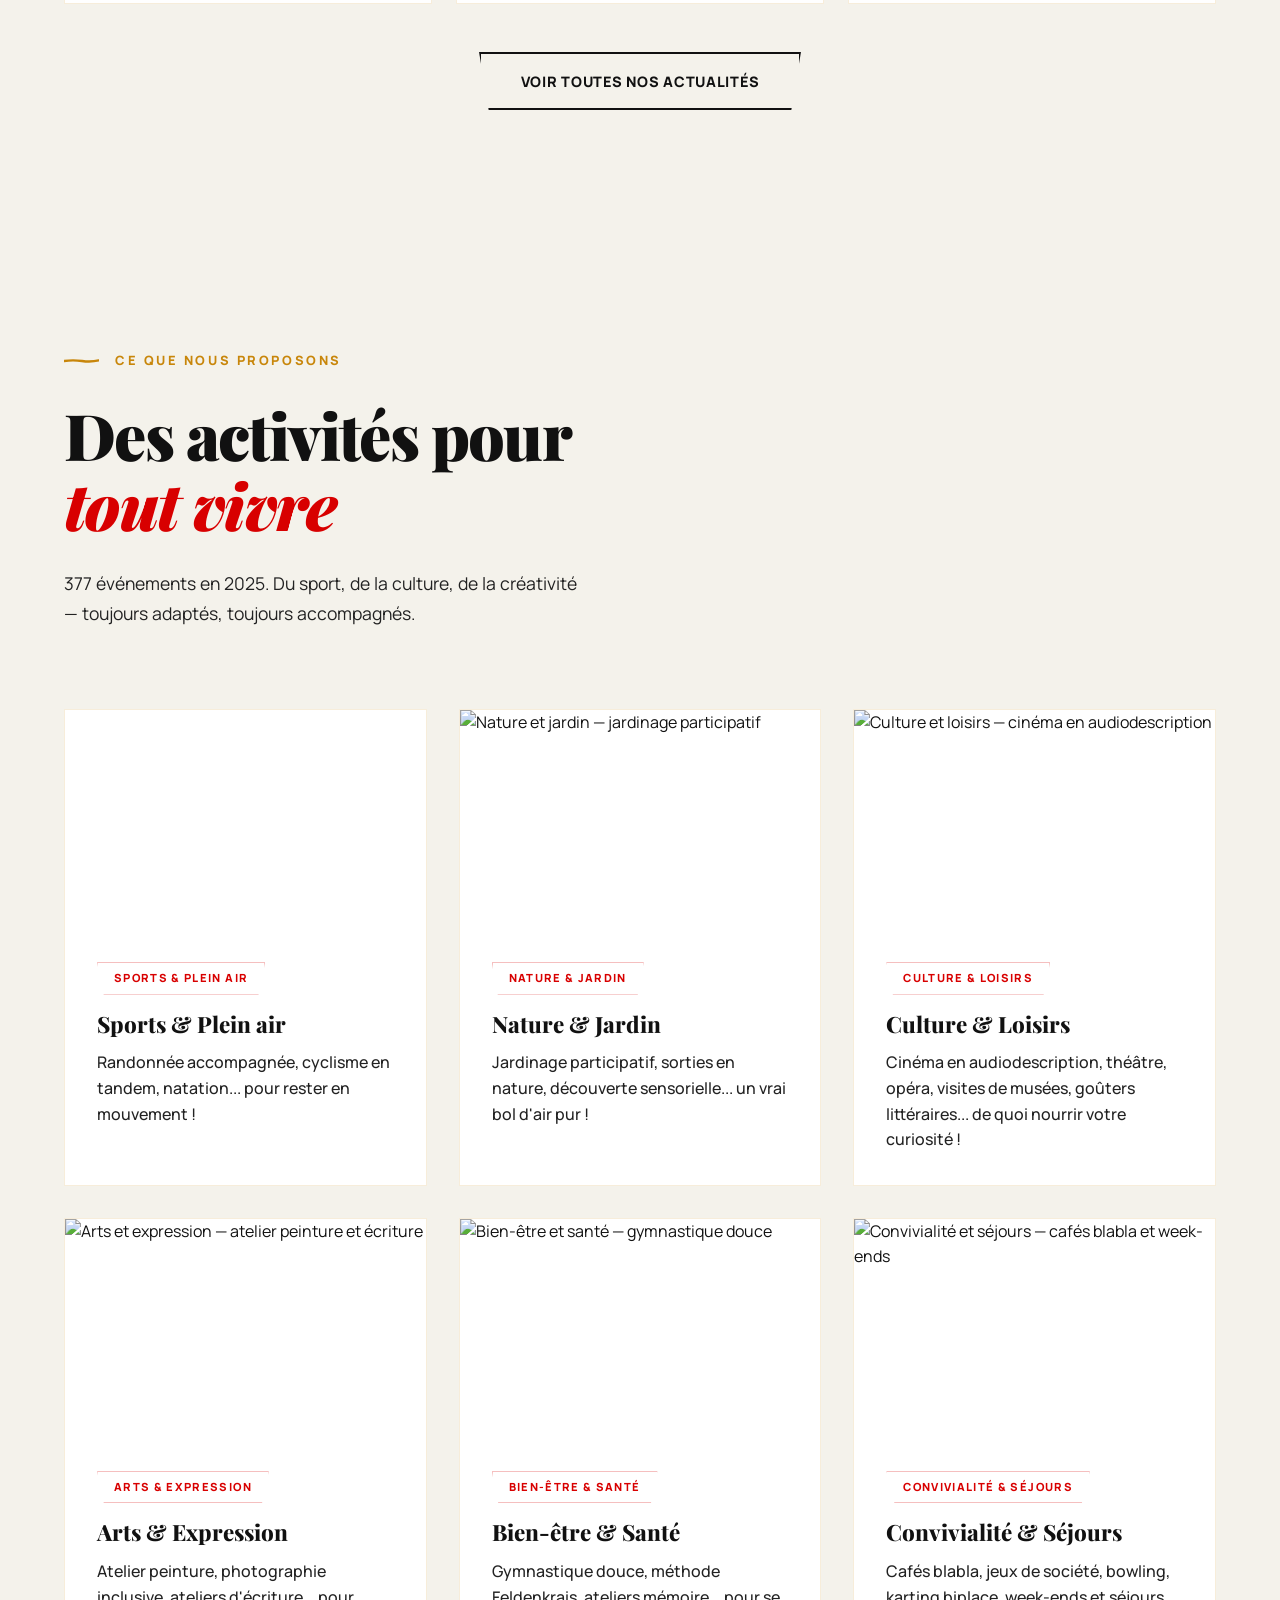
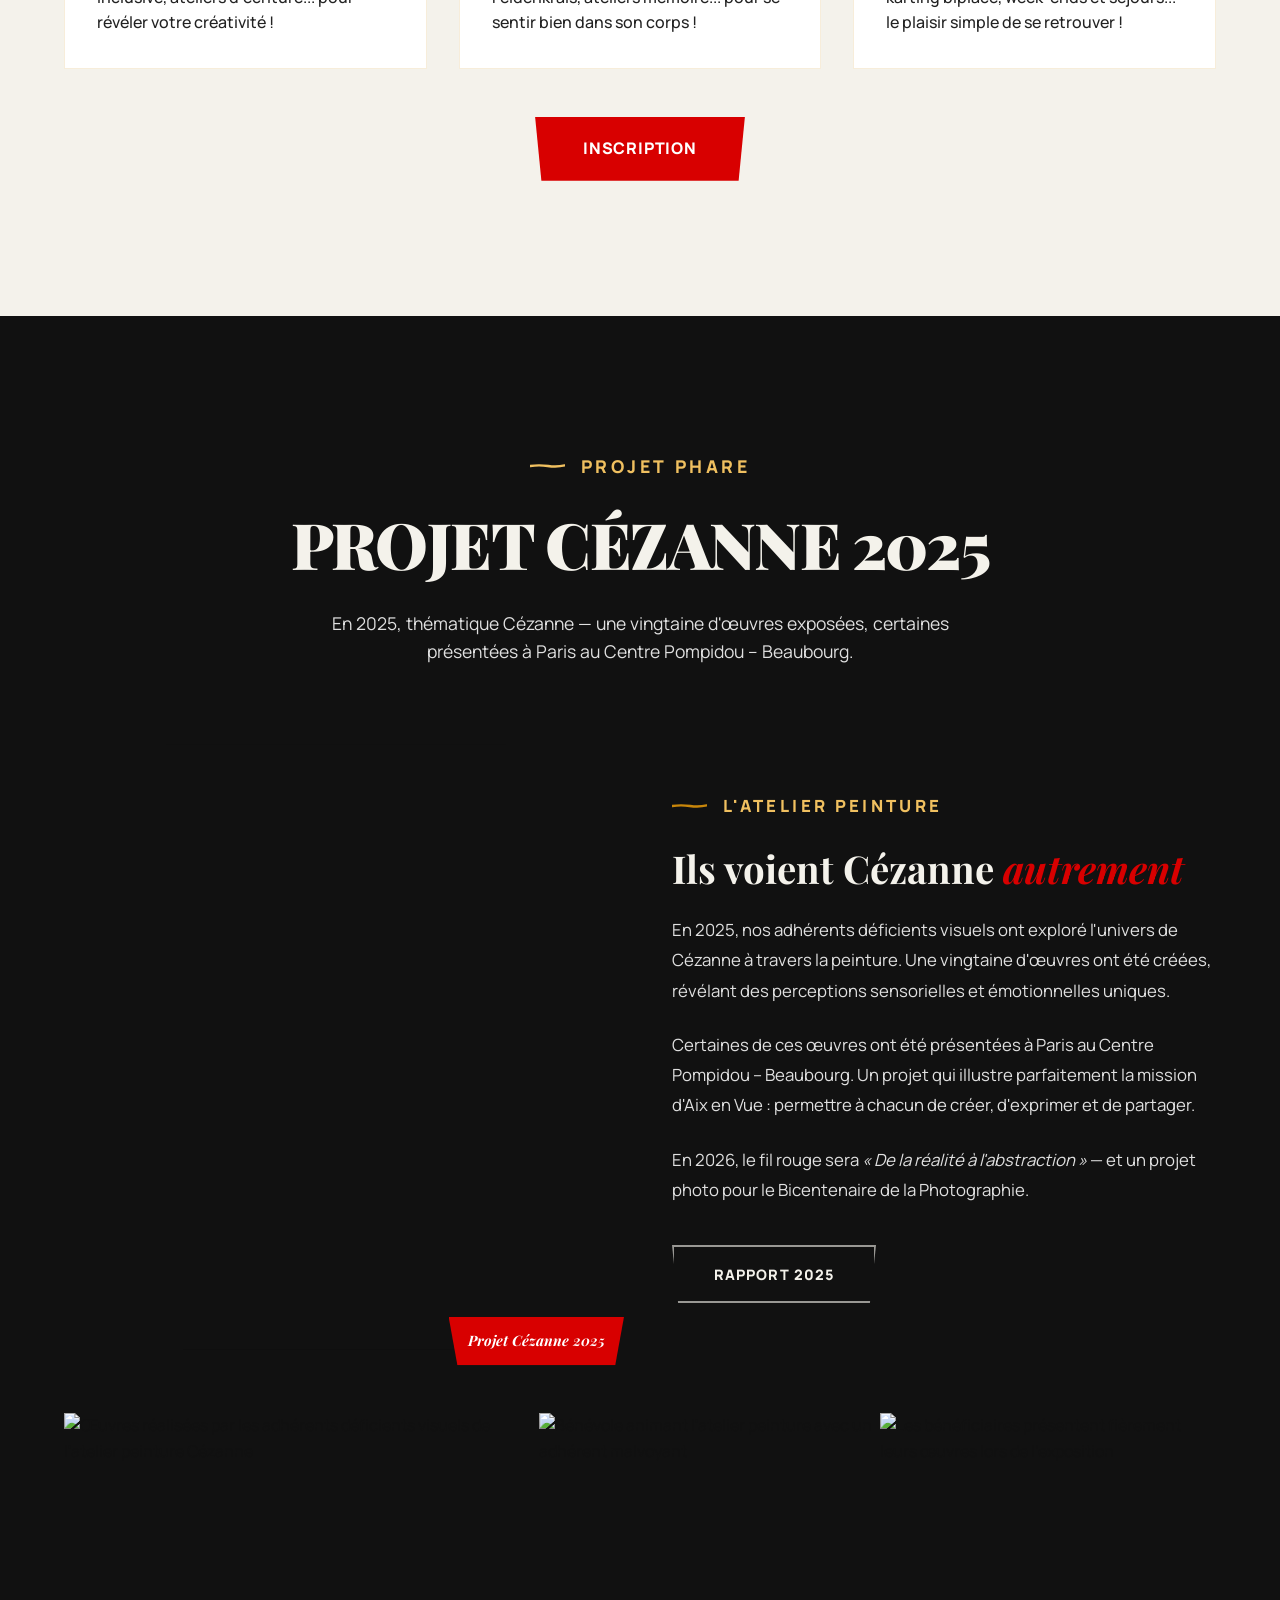
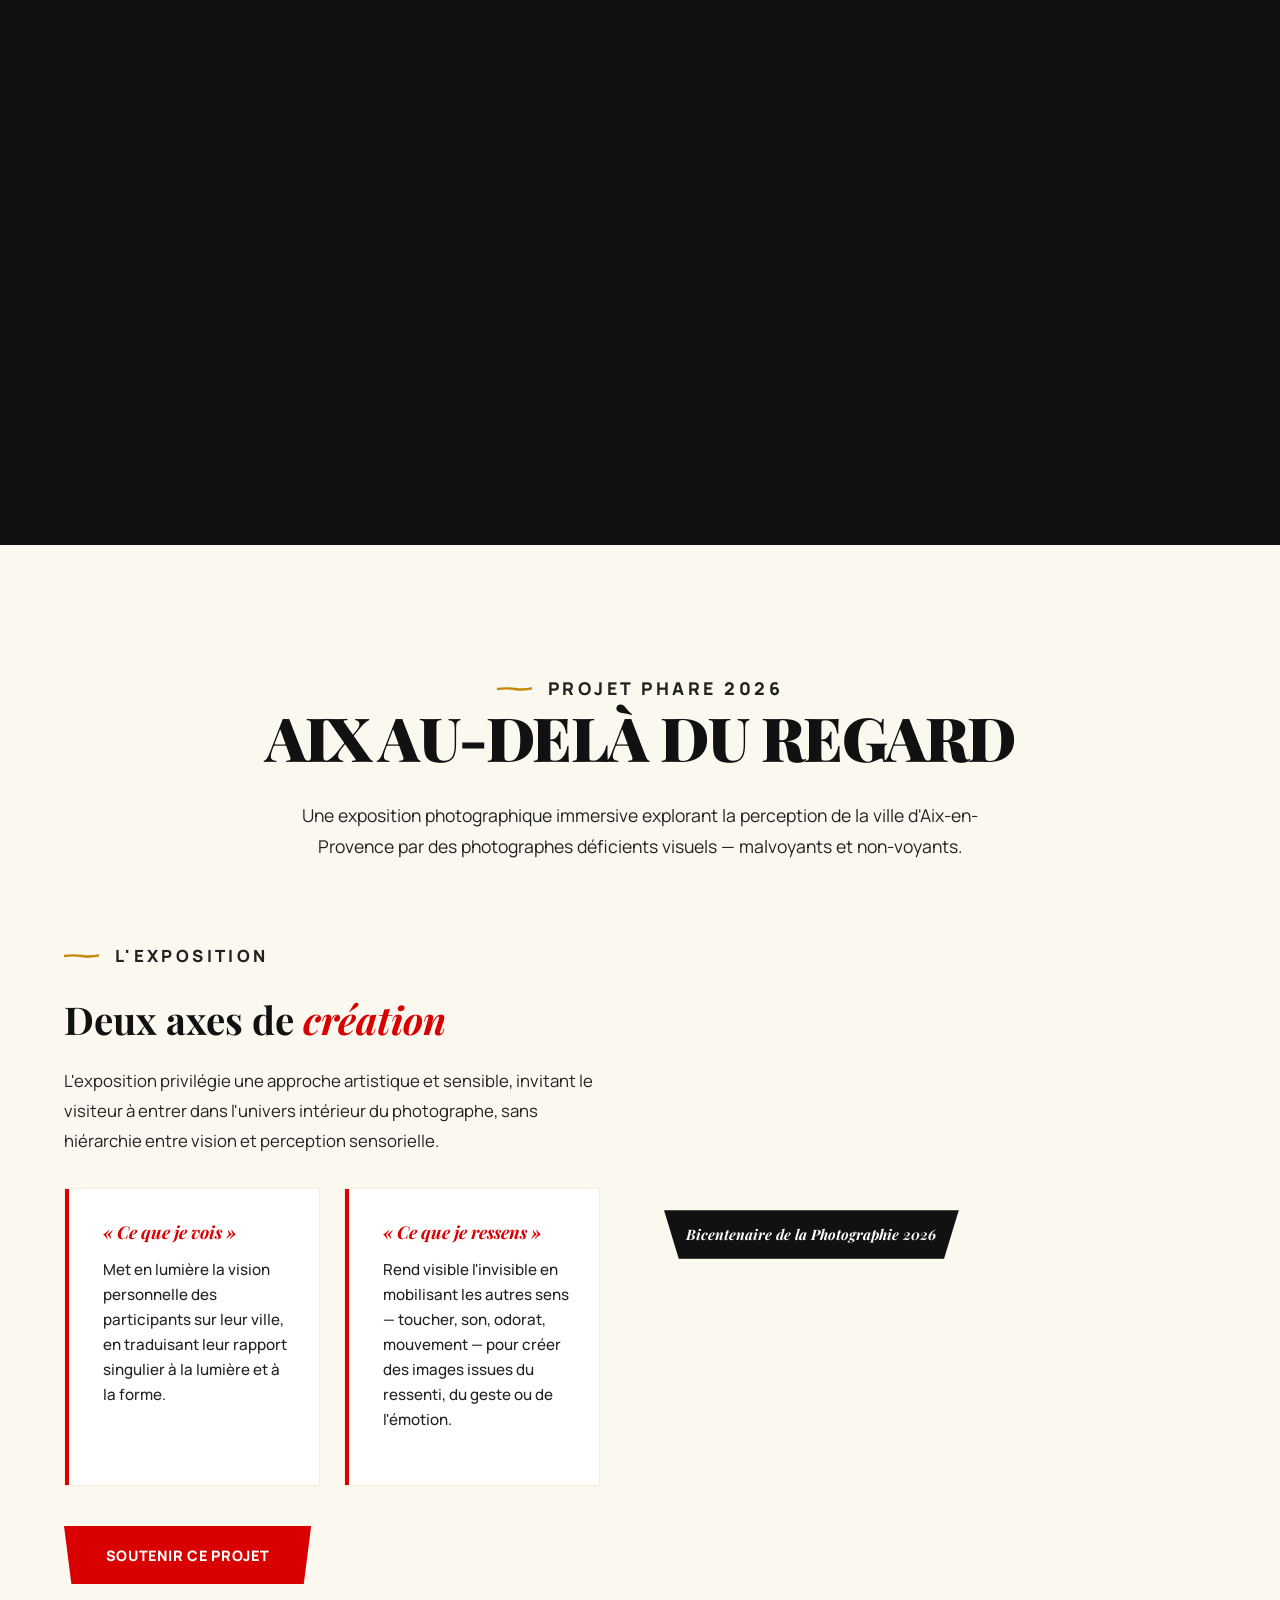
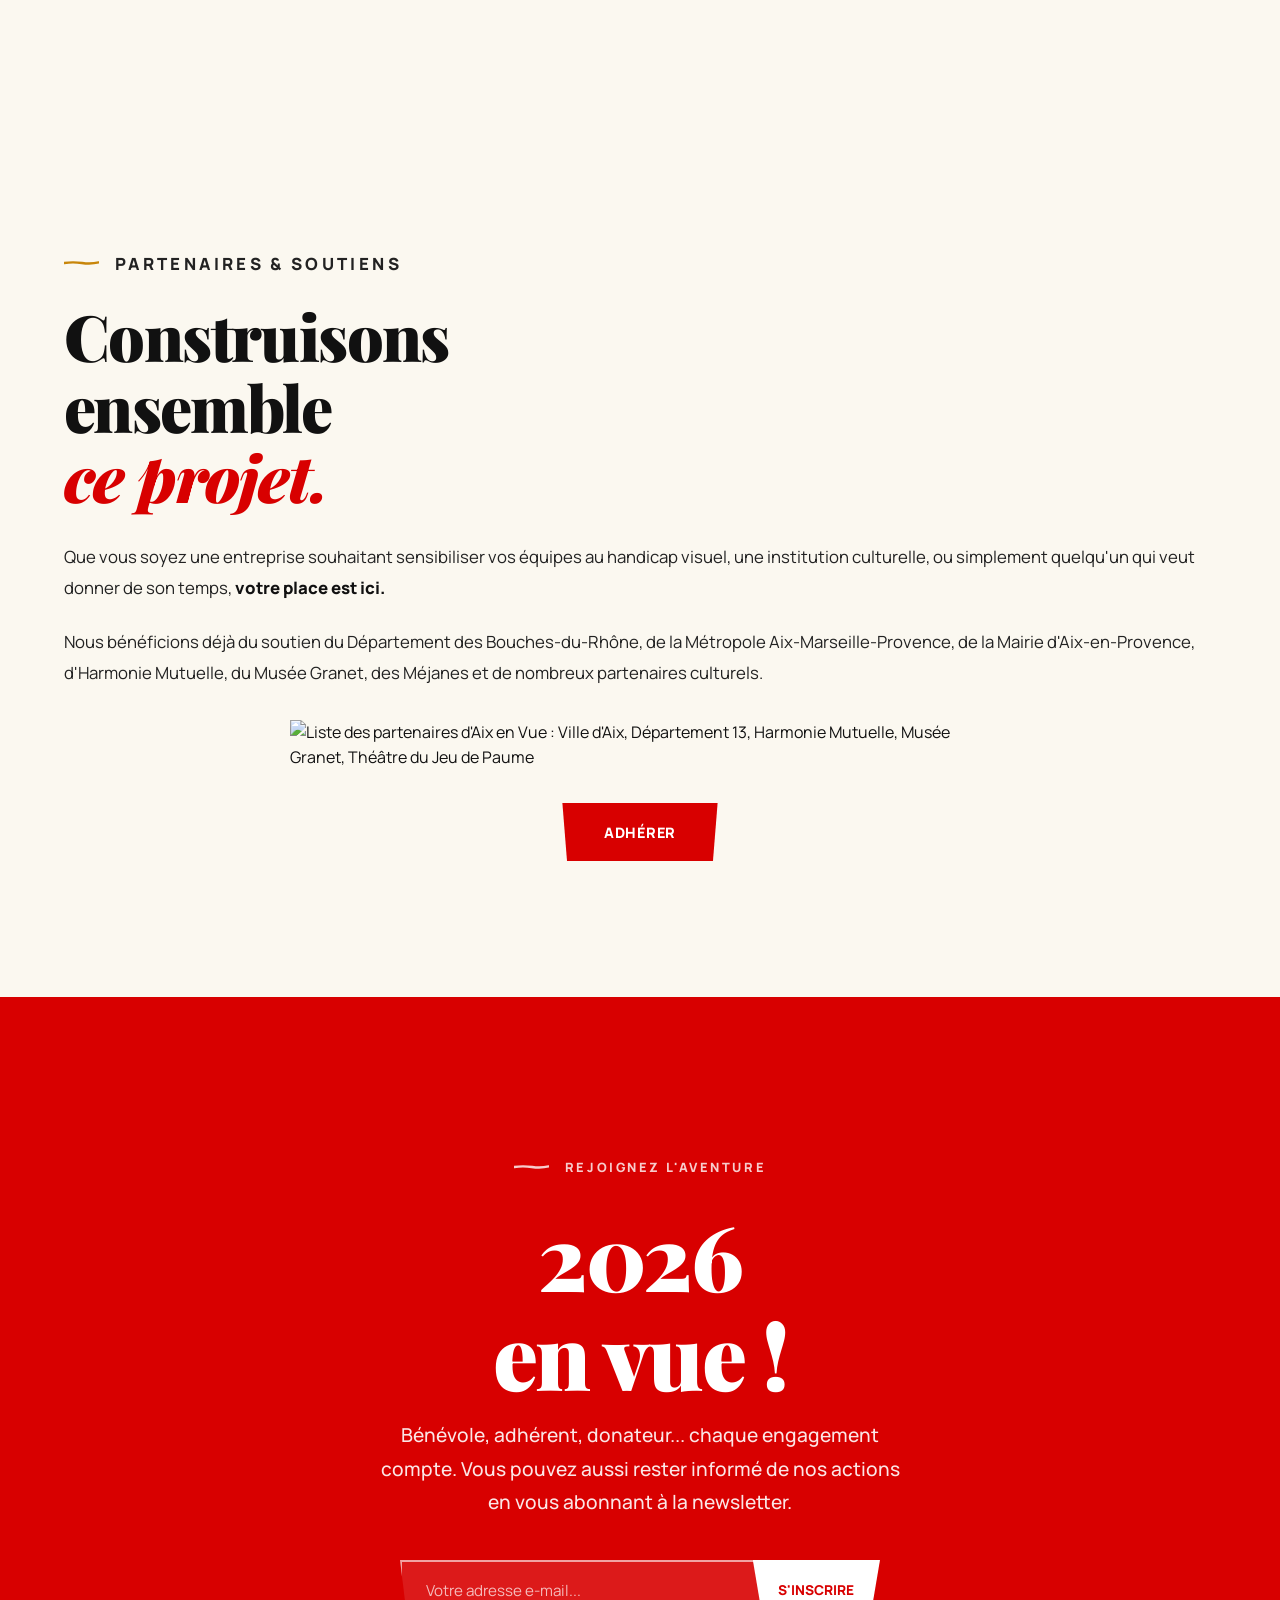
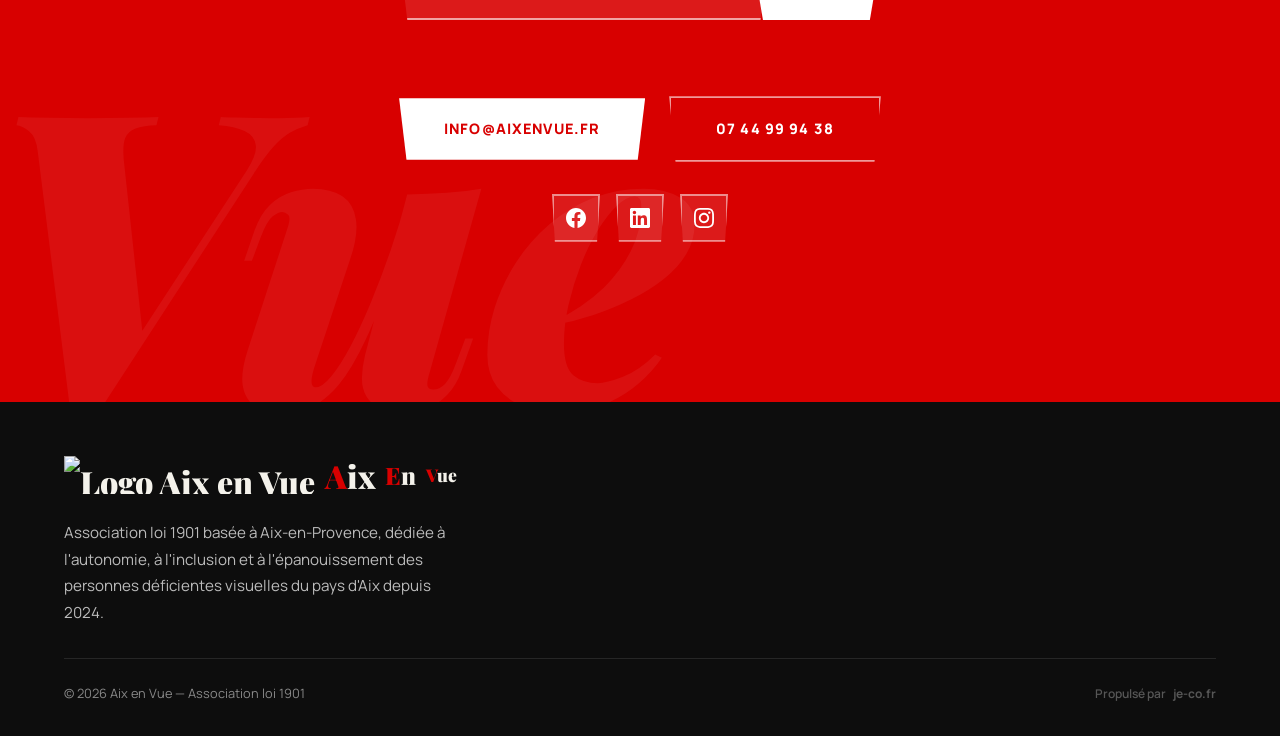
==== commit 277c1e0b: "Update index.html" ====
--- a/index.html
+++ b/index.html
@@ -1,3 +1,4 @@
+
 <!DOCTYPE html>
 <html lang="fr">
 <head>
@@ -92,155 +93,66 @@
 }
 .hero-actions { display:flex; gap:1.5rem; flex-wrap:wrap; opacity:0; transform:translateY(20px); transition:all .9s ease .5s; }
 
-/* ===== HERO AUDIO PLAYER ===== */
-.hero-audio-player {
-  display: flex;
+/* ===== HERO AUDIO BUTTON ===== */
+.btn-play-simple {
+  display: inline-flex;
   align-items: center;
-  gap: 1.2rem;
-  background: rgba(255, 255, 255, 0.75);
-  backdrop-filter: blur(12px);
-  -webkit-backdrop-filter: blur(12px);
-  border: 1px solid rgba(200, 134, 10, 0.2);
-  border-left: 4px solid var(--ocre);
-  padding: 1rem 1.4rem;
-  margin-bottom: 2.5rem;
-  max-width: 520px;
-  box-shadow: 0 10px 30px rgba(0, 0, 0, 0.04);
-  clip-path: polygon(0 0, 100% 0, 98% 100%, 2% 100%);
-  opacity: 0;
-  transform: translateY(20px);
-  transition: all .9s ease .42s;
-}
-body.loaded .hero-audio-player {
-  opacity: 1;
-  transform: translateY(0);
-}
-.audio-play-btn {
+  gap: 0.8rem;
   background: var(--rouge);
   color: white;
   border: none;
-  width: 46px;
-  height: 46px;
-  border-radius: 50%;
+  padding: 0.8rem 1.6rem;
+  font-family: 'Manrope', sans-serif;
+  font-weight: 800;
+  font-size: 0.85rem;
+  text-transform: uppercase;
+  letter-spacing: 0.05em;
+  cursor: pointer;
+  clip-path: polygon(0 0, 100% 0, 96% 100%, 4% 100%);
+  transition: background 0.25s, transform 0.2s, box-shadow 0.2s;
+  margin-top: 1rem;
+  margin-bottom: 2.5rem;
+  box-shadow: 0 4px 15px rgba(216, 0, 0, 0.2);
+  outline: none;
+  opacity: 0;
+  transform: translateY(15px);
+}
+body.loaded .btn-play-simple {
+  opacity: 1;
+  transform: translateY(0);
+  transition: all .9s ease .42s;
+}
+.btn-play-simple:hover {
+  background: var(--noir);
+  transform: translateY(-2px);
+  box-shadow: 0 6px 20px rgba(0, 0, 0, 0.25);
+}
+.btn-play-simple:focus-visible {
+  outline: 3px solid var(--ocre);
+  outline-offset: 2px;
+}
+.btn-play-simple .play-icon-wrapper {
   display: flex;
   align-items: center;
   justify-content: center;
-  cursor: pointer;
-  transition: transform 0.2s, background-color 0.25s;
-  flex-shrink: 0;
-  box-shadow: 0 4px 15px rgba(216, 0, 0, 0.25);
-  outline: none;
-}
-.audio-play-btn:hover {
+  width: 20px;
+  height: 20px;
+}
+.btn-play-simple svg {
+  width: 14px;
+  height: 14px;
+}
+.btn-play-simple.playing {
   background: var(--noir);
-  transform: scale(1.08);
-}
-.audio-play-btn:focus-visible {
-  outline: 3px solid var(--ocre);
-  outline-offset: 2px;
-}
-.audio-play-btn svg {
-  width: 18px;
-  height: 18px;
-}
-.audio-play-btn .play-icon {
-  margin-left: 2px;
-}
-.audio-info {
-  flex-grow: 1;
-  display: flex;
-  flex-direction: column;
-  min-width: 0;
-}
-.audio-header-row {
-  display: flex;
-  align-items: center;
-  justify-content: space-between;
-  gap: 0.5rem;
-}
-.audio-title {
-  font-family: 'Playfair Display', serif;
-  font-weight: 800;
-  font-size: 1.05rem;
-  color: var(--noir);
-  white-space: nowrap;
-  overflow: hidden;
-  text-overflow: ellipsis;
-}
-.audio-subtitle {
-  font-size: 0.78rem;
-  color: var(--gris);
-  font-weight: 600;
-  opacity: 0.85;
-  margin-bottom: 0.35rem;
-  white-space: nowrap;
-  overflow: hidden;
-  text-overflow: ellipsis;
-}
-.audio-controls-row {
-  display: flex;
-  align-items: center;
-  gap: 0.6rem;
-}
-.audio-time {
-  font-size: 0.72rem;
-  font-weight: 700;
-  color: var(--gris);
-  min-width: 32px;
-  text-align: center;
-}
-.audio-progress-bar {
-  flex-grow: 1;
-  height: 6px;
-  background: rgba(0, 0, 0, 0.08);
-  border-radius: 3px;
-  cursor: pointer;
-  position: relative;
-  outline: none;
-}
-.audio-progress-bar:focus-visible {
-  outline: 2px solid var(--ocre);
-  outline-offset: 1px;
-}
-.audio-progress {
-  height: 100%;
-  background: var(--rouge);
-  border-radius: 3px;
-  width: 0;
-}
-.audio-visualizer {
-  display: flex;
-  align-items: flex-end;
-  gap: 3px;
-  height: 14px;
-  flex-shrink: 0;
-  margin-right: 0.2rem;
-}
-.audio-visualizer span {
-  display: inline-block;
-  width: 3px;
-  height: 3px;
-  background: var(--ocre);
-  border-radius: 1px;
-  transition: height 0.15s ease;
-}
-.hero-audio-player.playing .audio-visualizer span {
-  animation: equalize 1.2s ease-in-out infinite alternate;
-}
-.hero-audio-player.playing .audio-visualizer span:nth-child(1) { animation-duration: 0.8s; }
-.hero-audio-player.playing .audio-visualizer span:nth-child(2) { animation-duration: 1.1s; animation-delay: 0.15s; }
-.hero-audio-player.playing .audio-visualizer span:nth-child(3) { animation-duration: 0.9s; animation-delay: 0.3s; }
-.hero-audio-player.playing .audio-visualizer span:nth-child(4) { animation-duration: 1.2s; animation-delay: 0.05s; }
-
-@keyframes equalize {
-  0% { height: 3px; }
-  100% { height: 14px; }
 }
 
 @media(max-width:1050px) {
-  .hero-audio-player {
+  .btn-play-simple {
     margin-left: auto;
     margin-right: auto;
+    display: flex;
+  }
+}o;
   }
 }
 
@@ -1319,45 +1231,24 @@
     <p class="hero-sub">
       Aix en Vue réunit malvoyants, non-voyants et bénévoles autour d'activités culturelles, sportives et créatives.
       <strong>Parce que voir moins ne signifie pas vivre moins.</strong>
+      Découvrez l'interview radio de notre présidente Karine (du 15 juin 2026 sur Radio Culture en Provence) présentant notre association en cliquant sur le bouton de lecture ci-dessous.
     </p>
 
-    <!-- Interview de la Présidente (Lecteur Audio) -->
-    <div class="hero-audio-player" role="region" aria-label="Interview audio de la présidente">
-      <button class="audio-play-btn" id="hero-audio-play" aria-label="Écouter l'interview de la présidente (15 juin 2026)">
+    <!-- Interview de la Présidente (Bouton de lecture simple) -->
+    <button class="btn-play-simple" id="hero-audio-play" aria-label="Écouter l'interview de la présidente (15 juin 2026)">
+      <span class="play-icon-wrapper">
         <!-- Play Icon -->
         <svg class="play-icon" viewBox="0 0 24 24" fill="currentColor" aria-hidden="true">
           <polygon points="6 3 20 12 6 21 6 3"/>
         </svg>
         <!-- Pause Icon -->
-        <svg class="pause-icon" viewBox="0 0 24 24" fill="none" stroke="currentColor" stroke-width="2.5" stroke-linecap="round" stroke-linejoin="round" aria-hidden="true" style="display:none;">
-          <line x1="8" y1="5" x2="8" y2="19"/>
-          <line x1="16" y1="5" x2="16" y2="19"/>
+        <svg class="pause-icon" viewBox="0 0 24 24" fill="currentColor" aria-hidden="true" style="display:none;">
+          <path d="M6 19h4V5H6v14zm8-14v14h4V5h-4z"/>
         </svg>
-      </button>
-      
-      <div class="audio-info">
-        <div class="audio-header-row">
-          <span class="audio-title">Interview de la présidente (15 juin 2026)</span>
-          <!-- Mini Égaliseur Visuel -->
-          <div class="audio-visualizer" id="hero-audio-visualizer">
-            <span></span>
-            <span></span>
-            <span></span>
-            <span></span>
-          </div>
-        </div>
-        <span class="audio-subtitle">Présentation de l'asso sur Radio Culture en Provence</span>
-        
-        <div class="audio-controls-row">
-          <span class="audio-time current" id="hero-audio-current">0:00</span>
-          <div class="audio-progress-bar" id="hero-audio-progress-bar" role="slider" aria-label="Progression de l'audio" aria-valuemin="0" aria-valuemax="100" aria-valuenow="0" tabindex="0">
-            <div class="audio-progress" id="hero-audio-progress"></div>
-          </div>
-          <span class="audio-time duration" id="hero-audio-duration">--:--</span>
-        </div>
-      </div>
+      </span>
+      <span class="btn-play-text">Écouter l'interview</span>
       <audio id="hero-audio" src="audiokarine.mp3" preload="metadata"></audio>
-    </div>
+    </button>
 
     <div class="hero-actions">
       <a href="https://www.appsheet.com/start/732b3c01-876f-4658-a597-2f0d193288fc" target="_blank" rel="noopener" class="btn-primary"><span>Accéder au planning</span></a>
@@ -2239,52 +2130,26 @@
 (function() {
   const audio = document.getElementById('hero-audio');
   const playBtn = document.getElementById('hero-audio-play');
-  const player = document.querySelector('.hero-audio-player');
-  const progressBar = document.getElementById('hero-audio-progress-bar');
-  const progress = document.getElementById('hero-audio-progress');
-  const currentTimeEl = document.getElementById('hero-audio-current');
-  const durationTimeEl = document.getElementById('hero-audio-duration');
   
-  if (!audio || !playBtn || !player) return;
+  if (!audio || !playBtn) return;
 
   const playIcon = playBtn.querySelector('.play-icon');
   const pauseIcon = playBtn.querySelector('.pause-icon');
-
-  function formatTime(secs) {
-    if (isNaN(secs)) return '0:00';
-    const m = Math.floor(secs / 60);
-    const s = Math.floor(secs % 60);
-    return m + ':' + (s < 10 ? '0' : '') + s;
-  }
-
-  audio.addEventListener('loadedmetadata', function() {
-    durationTimeEl.textContent = formatTime(audio.duration);
-  });
-
-  if (audio.readyState >= 1) {
-    durationTimeEl.textContent = formatTime(audio.duration);
-  }
-
-  audio.addEventListener('timeupdate', function() {
-    if (audio.duration) {
-      const pct = (audio.currentTime / audio.duration) * 100;
-      progress.style.width = pct + '%';
-      progressBar.setAttribute('aria-valuenow', Math.round(pct));
-      currentTimeEl.textContent = formatTime(audio.currentTime);
-    }
-  });
+  const btnText = playBtn.querySelector('.btn-play-text');
 
   audio.addEventListener('play', function() {
-    player.classList.add('playing');
+    playBtn.classList.add('playing');
     playIcon.style.display = 'none';
     pauseIcon.style.display = 'block';
+    if (btnText) btnText.textContent = "Pause";
     playBtn.setAttribute('aria-label', "Mettre en pause l'interview");
   });
 
   audio.addEventListener('pause', function() {
-    player.classList.remove('playing');
+    playBtn.classList.remove('playing');
     playIcon.style.display = 'block';
     pauseIcon.style.display = 'none';
+    if (btnText) btnText.textContent = "Écouter l'interview";
     playBtn.setAttribute('aria-label', "Écouter l'interview de la présidente");
   });
 
@@ -2311,26 +2176,6 @@
       audio.pause();
     }
   });
-
-  progressBar.addEventListener('click', function(e) {
-    const rect = progressBar.getBoundingClientRect();
-    const pos = (e.clientX - rect.left) / rect.width;
-    if (audio.duration) {
-      audio.currentTime = pos * audio.duration;
-    }
-  });
-
-  progressBar.addEventListener('keydown', function(e) {
-    if (!audio.duration) return;
-    let step = 5;
-    if (e.key === 'ArrowRight') {
-      audio.currentTime = Math.min(audio.currentTime + step, audio.duration);
-      e.preventDefault();
-    } else if (e.key === 'ArrowLeft') {
-      audio.currentTime = Math.max(audio.currentTime - step, 0);
-      e.preventDefault();
-    }
-  });
 })();
 
 // ===== NEWSLETTER SUBMISSION =====
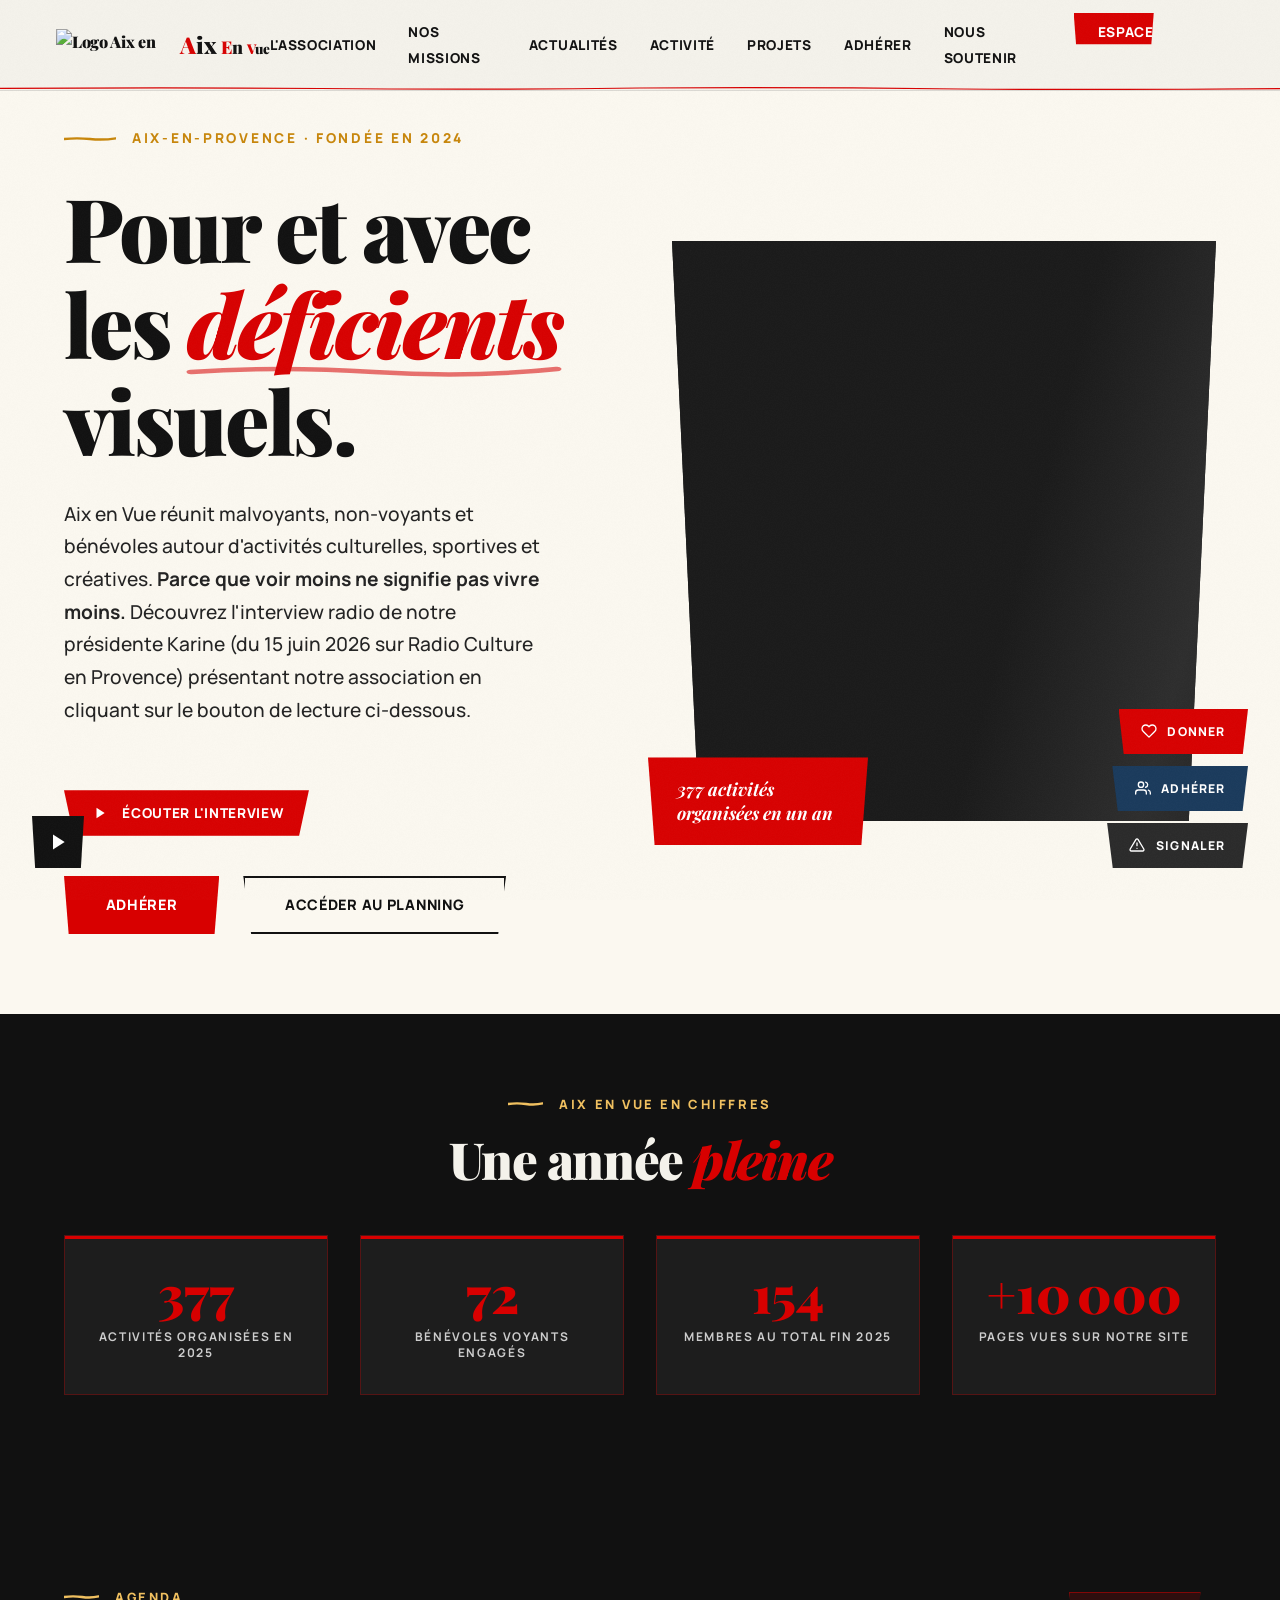
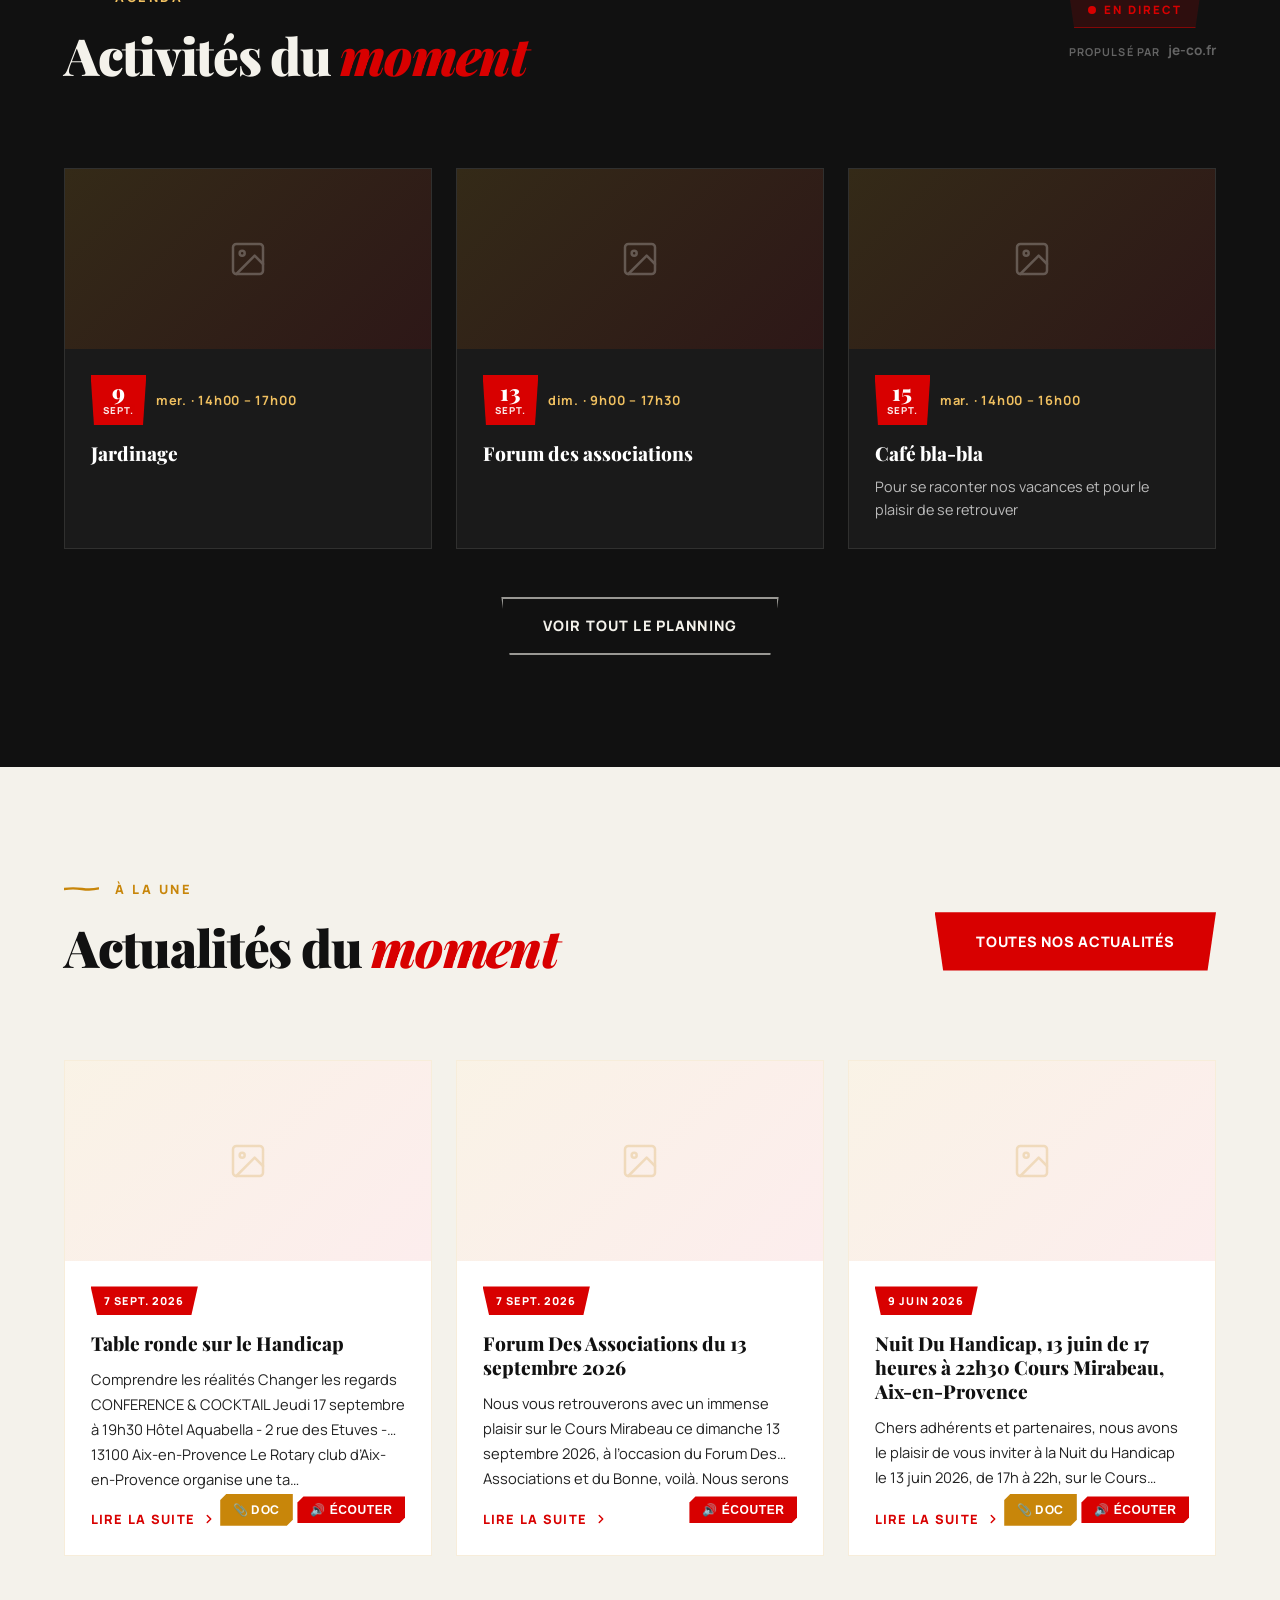
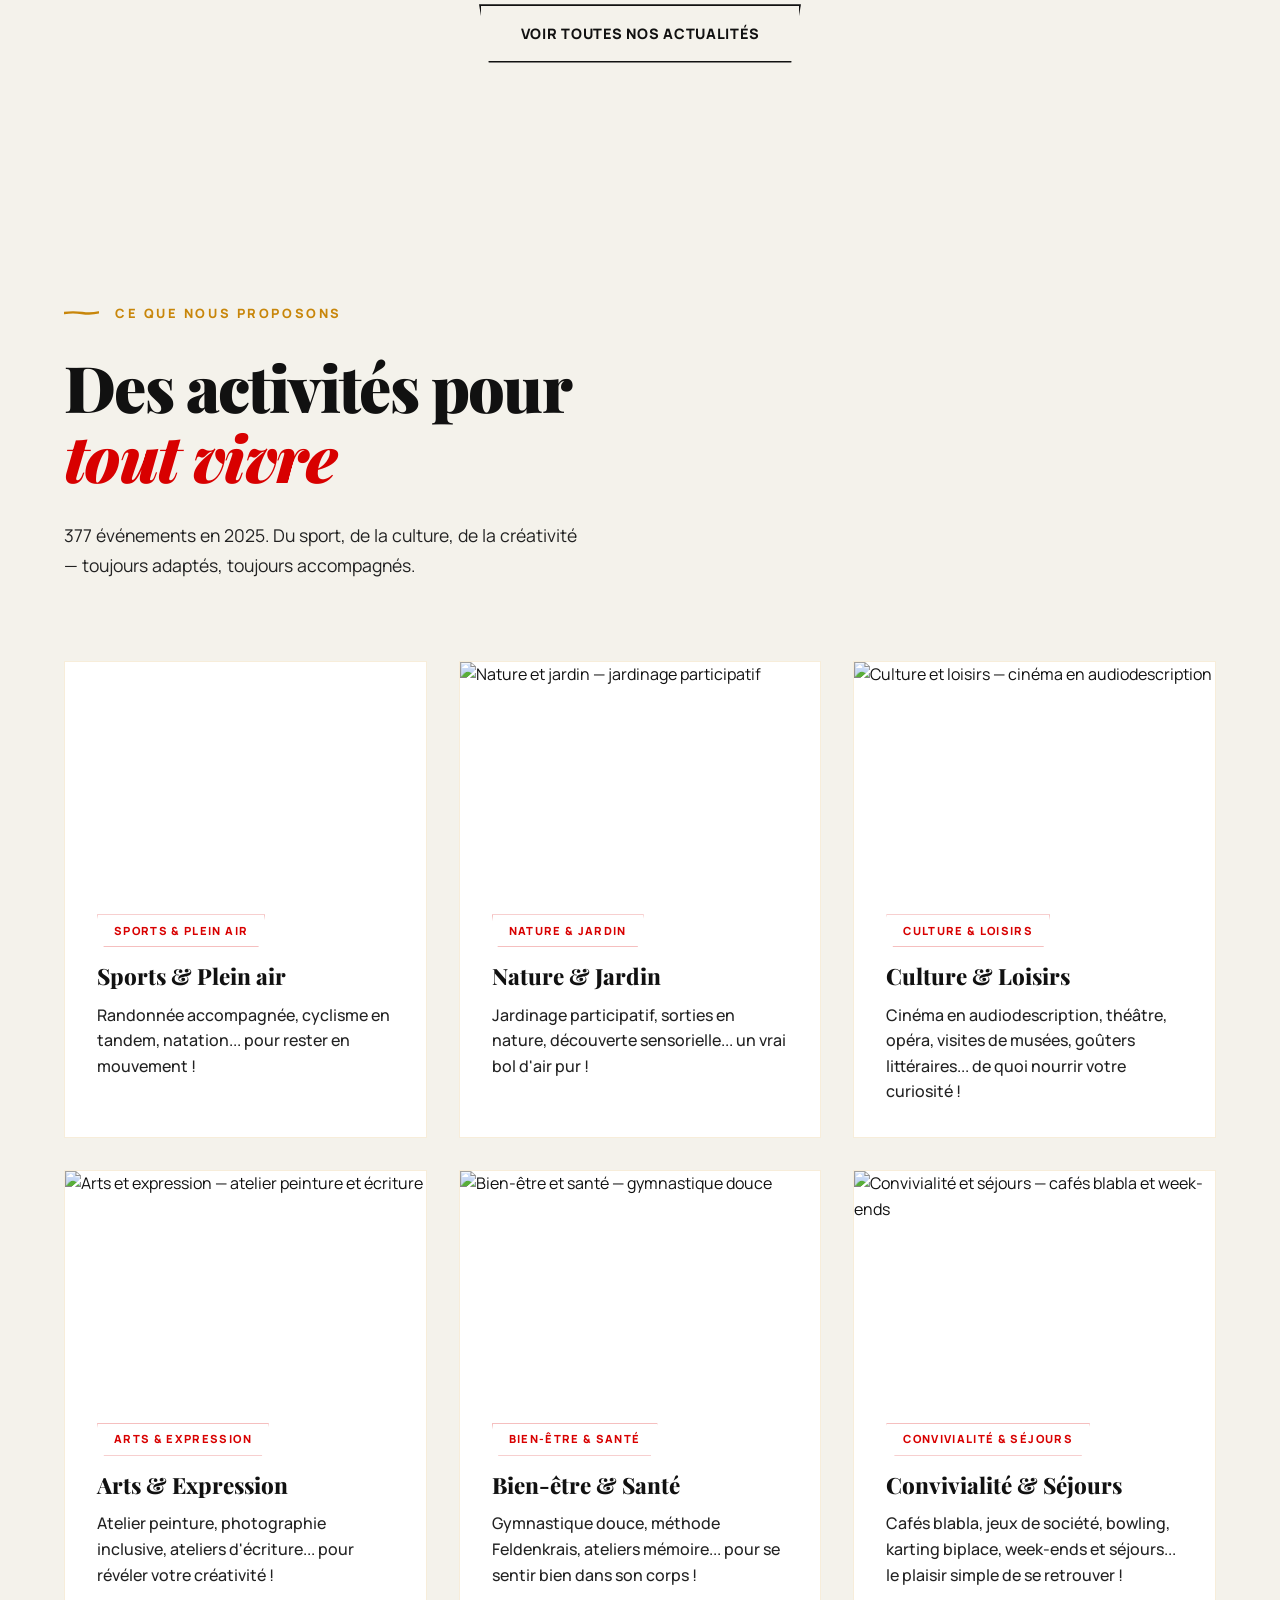
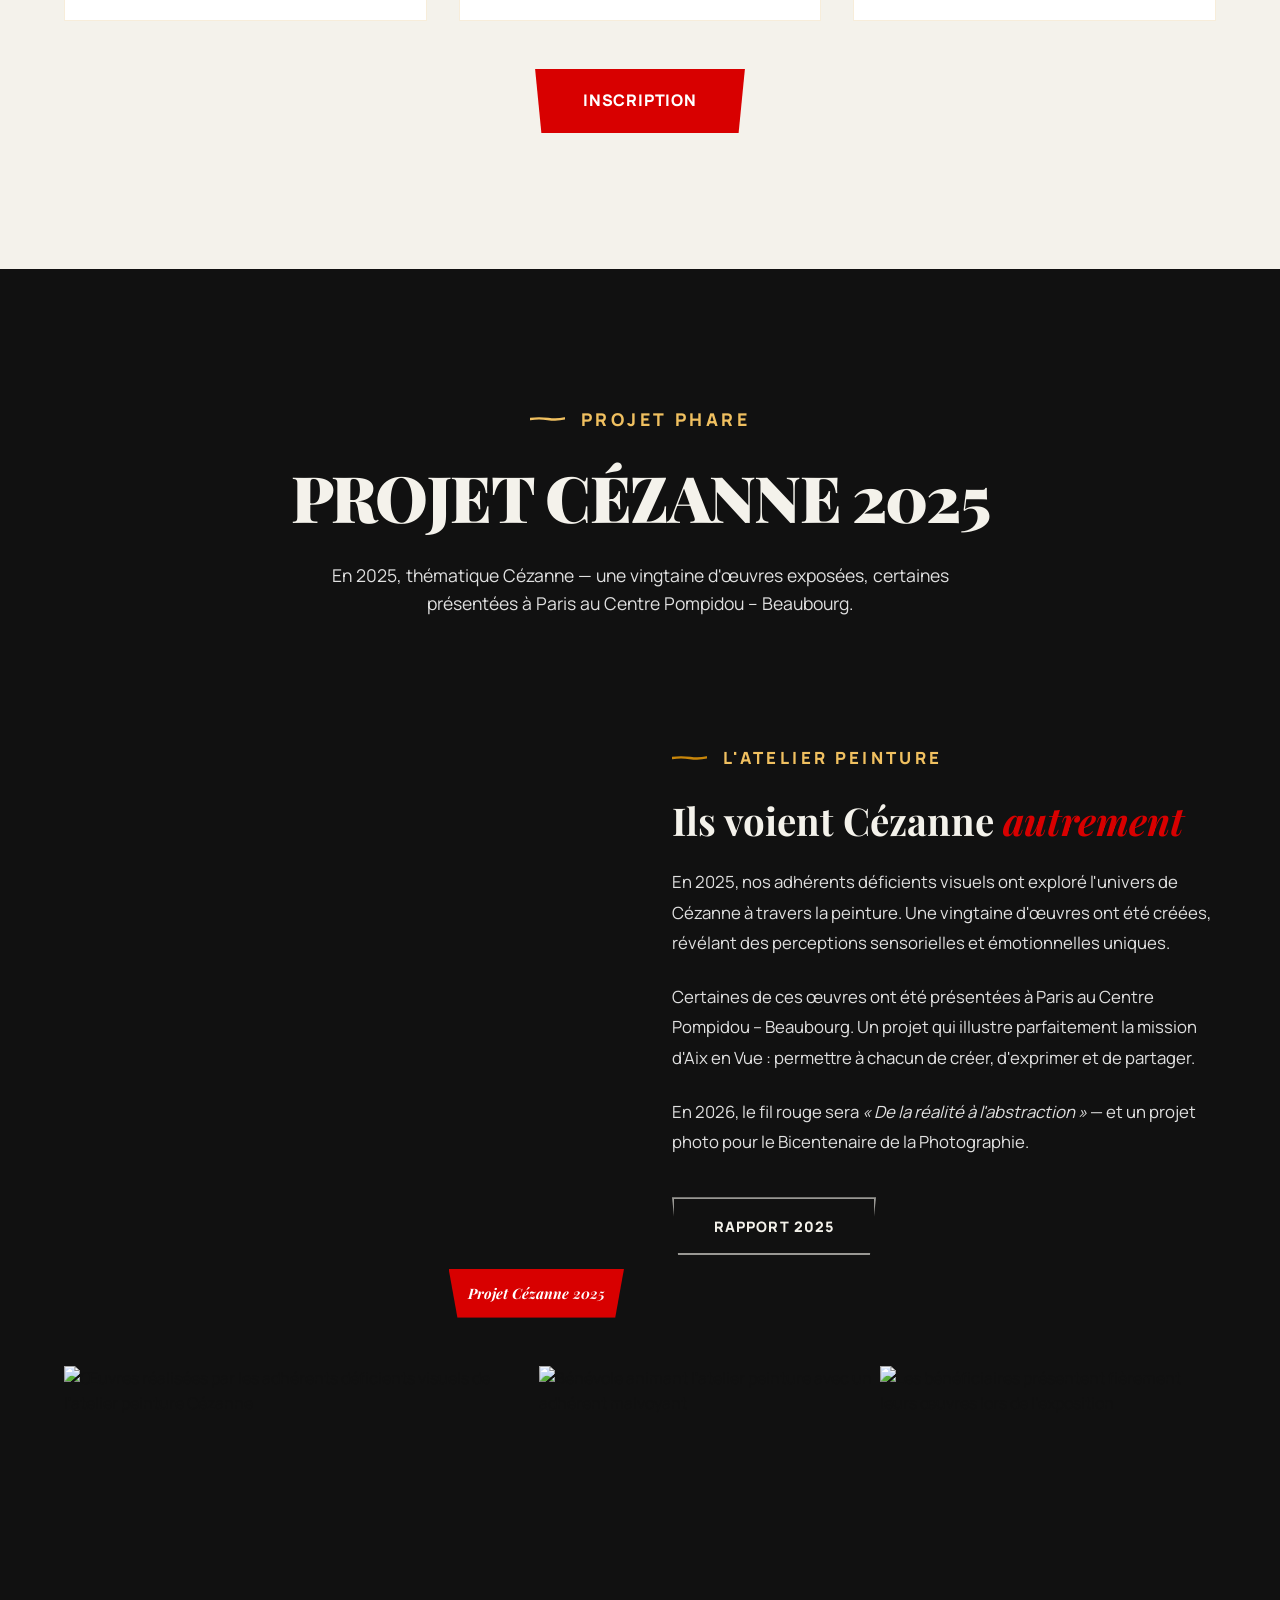
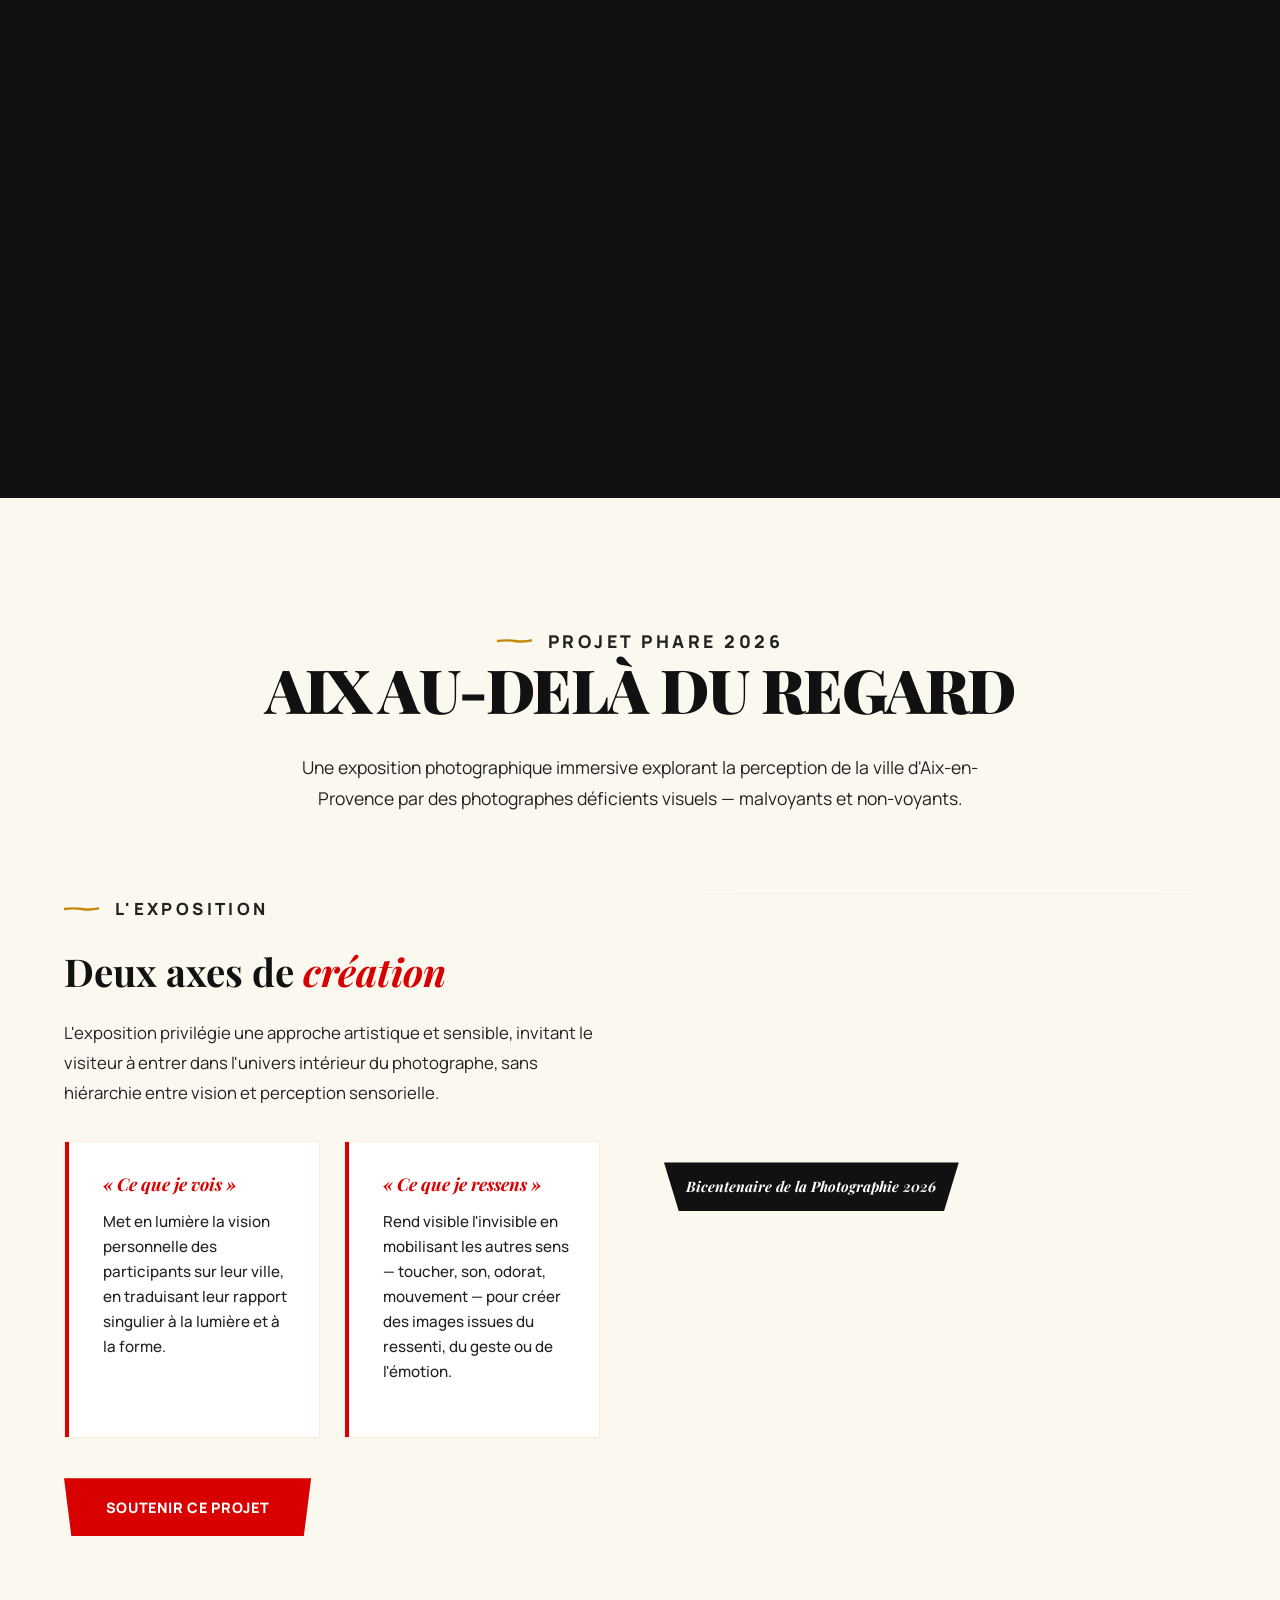
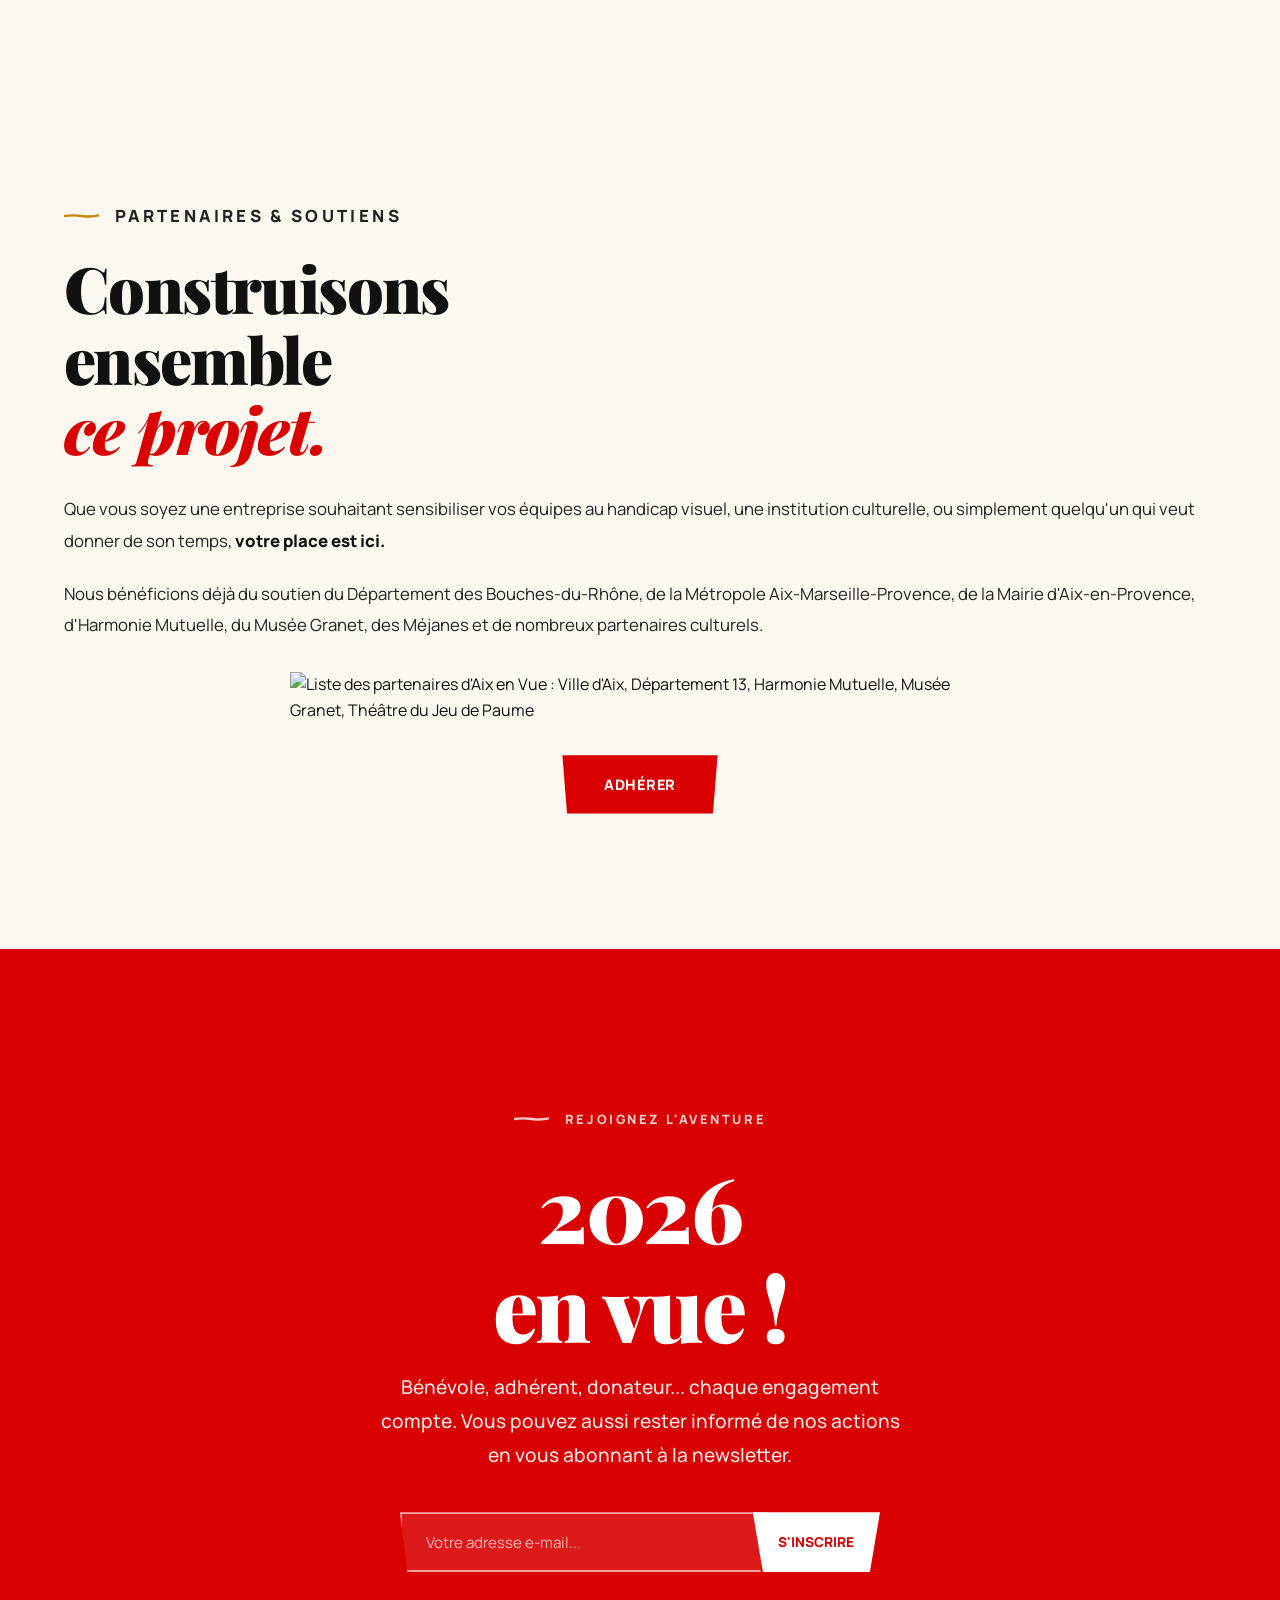
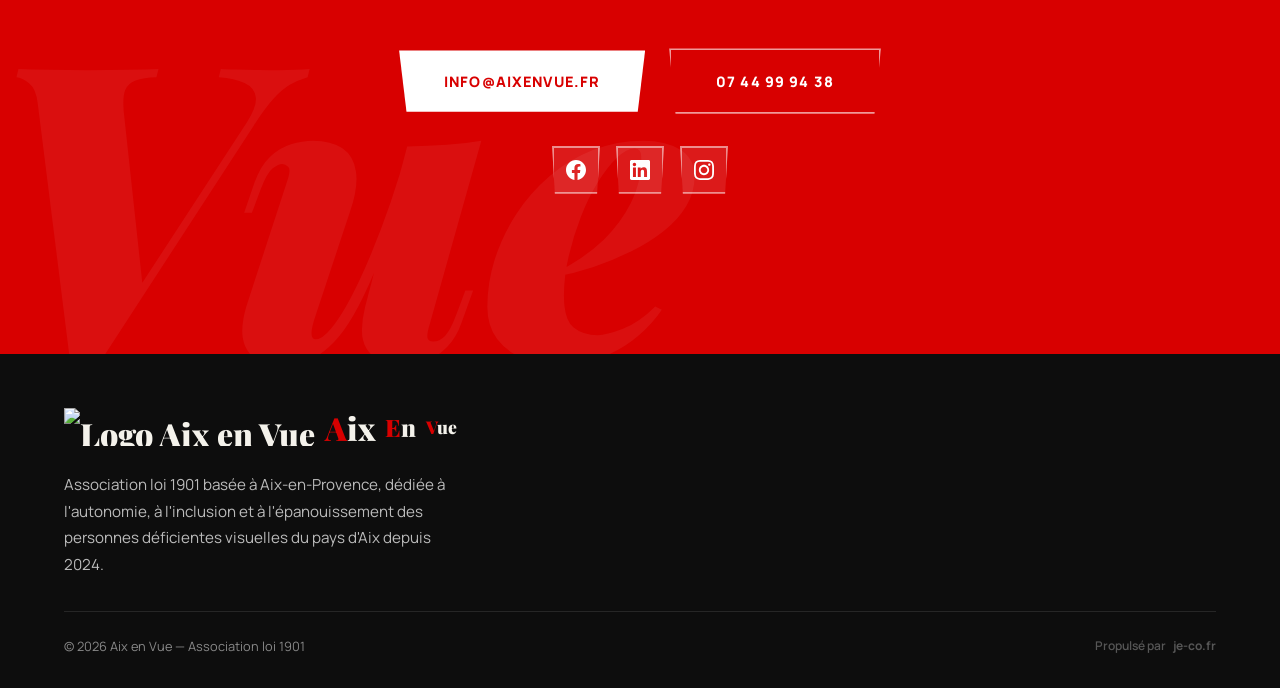
==== commit 97b10197: "Ajout de la page d'adhesion avec integration Google Form et mise a jour des boutons d'adhesion" ====
--- a/index.html
+++ b/index.html
@@ -1078,7 +1078,7 @@
   box-shadow: 0 12px 36px rgba(0,0,0,.35);
 }
 .float-btn--donate  { background: var(--rouge); }
-.float-btn--contact { background: var(--bleu); }
+.float-btn--contact, .float-btn--adhesion { background: var(--bleu); }
 .float-btn--signal  { background: #2a2a2a; }
 
 /* ===== MOBILE BOTTOM NAVIGATION BAR ===== */
@@ -1135,7 +1135,7 @@
   flex-shrink: 0;
 }
 .mobile-nav-btn--donate  { background: var(--rouge); }
-.mobile-nav-btn--contact { background: var(--bleu); }
+.mobile-nav-btn--contact, .mobile-nav-btn--adhesion { background: var(--bleu); }
 .mobile-nav-btn--signal  { background: #1c1c1c; }
 .mobile-nav-btn:active   { filter: brightness(1.3); }
 
@@ -1214,6 +1214,7 @@
     <li><a href="annonce.html">Actualités</a></li>
     <li><a href="#activites">Activité</a></li>
     <li><a href="#galerie">Projets</a></li>
+    <li><a href="adhesion.html">Adhérer</a></li>
     <li><a href="https://www.helloasso.com/associations/aix-en-vue/collectes/aix-au-dela-du-regard-expo-de-photos-realisees-par-des-deficients-visuels" target="_blank" rel="noopener">Nous soutenir</a></li>
     <li><a href="https://www.appsheet.com/start/cd603802-fda8-494d-8bb6-f647afb5f712" target="_blank" rel="noopener" class="nav-cta">Espace bénévole</a></li>
   </ul>
@@ -1251,8 +1252,8 @@
     </button>
 
     <div class="hero-actions">
-      <a href="https://www.appsheet.com/start/732b3c01-876f-4658-a597-2f0d193288fc" target="_blank" rel="noopener" class="btn-primary"><span>Accéder au planning</span></a>
-      <a href="#contact" class="btn-outline">Nous rejoindre</a>
+      <a href="adhesion.html" class="btn-primary"><span>Adhérer</span></a>
+      <a href="https://www.appsheet.com/start/732b3c01-876f-4658-a597-2f0d193288fc" target="_blank" rel="noopener" class="btn-outline">Accéder au planning</a>
     </div>
   </div>
   <div class="hero-visual">
@@ -1494,9 +1495,7 @@
       >
 
       <div class="engage-cta-center">
-        <a href="mailto:info@aixenvue.fr?subject=demande%20d'adh%C3%A9sion&body=Bonjour%2C%0A%0AJe%20souhaite%20Adh%C3%A9rer%20%C3%A0%20l'association%20aix%20en%20vue%2C%20je%20d%C3%A9taille%20ma%20situation%20et%20mes%20informations%20ci%20dessous%20(pr%C3%A9nom%2C%20nom%2C%20adresse%2C%20t%C3%A9l%C3%A9phone).%20Pouvez-vous%20m'envoyer%20un%20bulletin%20d'adh%C3%A9sion%20%3F"
-           class="btn-primary"
-           onclick="return gtag_report_conversion('mailto:info@aixenvue.fr?subject=demande%20d\'adh%C3%A9sion&body=Bonjour%2C%0A%0AJe%20souhaite%20Adh%C3%A9rer%20%C3%A0%20l\'association%20aix%20en%20vue%2C%20je%20d%C3%A9taille%20ma%20situation%20et%20mes%20informations%20ci%20dessous%20(pr%C3%A9nom%2C%20nom%2C%20adresse%2C%20t%C3%A9l%C3%A9phone).%20Pouvez-vous%20m\'envoyer%20un%20bulletin%20d\'adh%C3%A9sion%20%3F');">
+        <a href="adhesion.html" class="btn-primary">
            <span>Adhérer</span>
         </a>
       </div>
@@ -1579,11 +1578,11 @@
     <svg viewBox="0 0 24 24" stroke-width="2" stroke-linecap="round" stroke-linejoin="round" xmlns="http://www.w3.org/2000/svg"><path d="M20.84 4.61a5.5 5.5 0 0 0-7.78 0L12 5.67l-1.06-1.06a5.5 5.5 0 0 0-7.78 7.78l1.06 1.06L12 21.23l7.78-7.78 1.06-1.06a5.5 5.5 0 0 0 0-7.78z"/></svg>
     <span>DONNER</span>
   </a>
-  <a href="#contact"
-     class="float-btn float-btn--contact"
-     aria-label="Nous contacter">
-    <svg viewBox="0 0 24 24" stroke-width="2" stroke-linecap="round" stroke-linejoin="round" xmlns="http://www.w3.org/2000/svg"><path d="M4 4h16c1.1 0 2 .9 2 2v12c0 1.1-.9 2-2 2H4c-1.1 0-2-.9-2-2V6c0-1.1.9-2 2-2z"/><polyline points="22,6 12,13 2,6"/></svg>
-    <span>CONTACTER</span>
+  <a href="adhesion.html"
+     class="float-btn float-btn--adhesion"
+     aria-label="Adhérer à l'association">
+    <svg viewBox="0 0 24 24" stroke-width="2" stroke-linecap="round" stroke-linejoin="round" xmlns="http://www.w3.org/2000/svg"><path d="M17 21v-2a4 4 0 0 0-4-4H5a4 4 0 0 0-4 4v2"/><circle cx="9" cy="7" r="4"/><path d="M23 21v-2a4 4 0 0 0-3-3.87M16 3.13a4 4 0 0 1 0 7.75"/></svg>
+    <span>ADHÉRER</span>
   </a>
   <a href="signalement.html"
      class="float-btn float-btn--signal"
@@ -1602,11 +1601,11 @@
     <svg viewBox="0 0 24 24" stroke-width="2" stroke-linecap="round" stroke-linejoin="round" xmlns="http://www.w3.org/2000/svg"><path d="M20.84 4.61a5.5 5.5 0 0 0-7.78 0L12 5.67l-1.06-1.06a5.5 5.5 0 0 0-7.78 7.78l1.06 1.06L12 21.23l7.78-7.78 1.06-1.06a5.5 5.5 0 0 0 0-7.78z"/></svg>
     <span>DONNER</span>
   </a>
-  <a href="#contact"
-     class="mobile-nav-btn mobile-nav-btn--contact"
-     aria-label="Nous contacter">
-    <svg viewBox="0 0 24 24" stroke-width="2" stroke-linecap="round" stroke-linejoin="round" xmlns="http://www.w3.org/2000/svg"><path d="M4 4h16c1.1 0 2 .9 2 2v12c0 1.1-.9 2-2 2H4c-1.1 0-2-.9-2-2V6c0-1.1.9-2 2-2z"/><polyline points="22,6 12,13 2,6"/></svg>
-    <span>CONTACTER</span>
+  <a href="adhesion.html"
+     class="mobile-nav-btn mobile-nav-btn--adhesion"
+     aria-label="Adhérer à l'association">
+    <svg viewBox="0 0 24 24" stroke-width="2" stroke-linecap="round" stroke-linejoin="round" xmlns="http://www.w3.org/2000/svg"><path d="M17 21v-2a4 4 0 0 0-4-4H5a4 4 0 0 0-4 4v2"/><circle cx="9" cy="7" r="4"/><path d="M23 21v-2a4 4 0 0 0-3-3.87M16 3.13a4 4 0 0 1 0 7.75"/></svg>
+    <span>ADHÉRER</span>
   </a>
   <a href="signalement.html"
      class="mobile-nav-btn mobile-nav-btn--signal"
